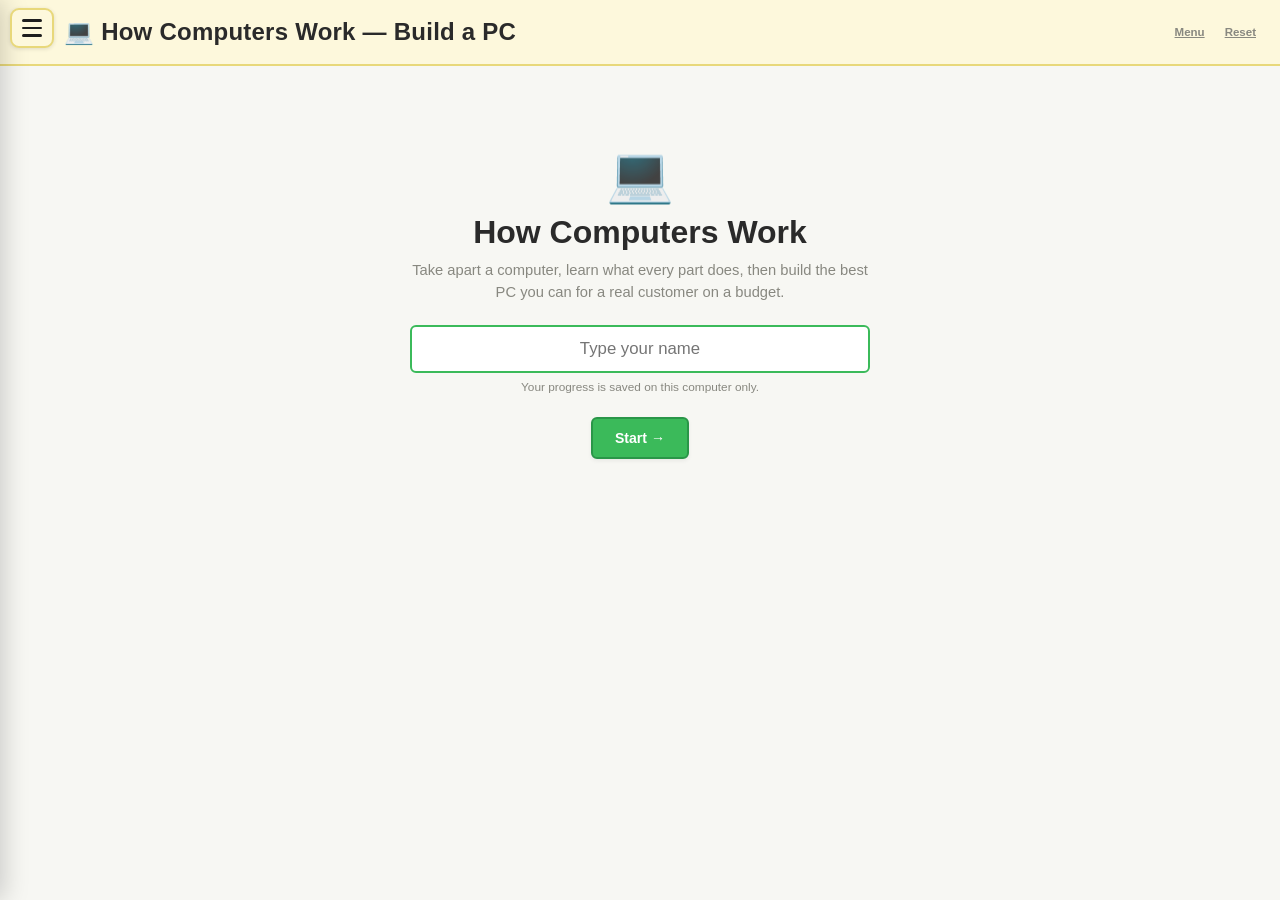
==== buildapc/index.html @ 97a2514d "Build a PC: 3D storage step, two part boxes, tidier motherboard Four changes to Activity 2.  The par" ====
<!DOCTYPE html>
<html lang="en">
<head>
<meta charset="UTF-8">
<meta name="viewport" content="width=device-width, initial-scale=1.0">
<title>How Computers Work — Build a PC</title>
<style>
*, *::before, *::after { box-sizing: border-box; margin: 0; padding: 0; }

:root {
  --bg:          #f7f7f3;
  --white:       #ffffff;
  --border:      #d8d8d0;
  --border-dark: #b0b0a8;
  --text:        #2a2a2a;
  --muted:       #888880;
  --faint:       #c0c0b8;

  --green:       #3bba5a;
  --green-d:     #2a9648;
  --green-light: #d4f5dc;

  --blue:        #3a8fd4;
  --blue-light:  #dcecfa;
  --orange:      #e07a30;
  --red:         #d94040;
  --red-light:   #fadcdc;
  --purple:      #7060cc;

  --yellow-hdr:  #fdf8dc;
  --yellow-bdr:  #e8d87a;

  --font: Arial, Helvetica, sans-serif;
  --mono: 'Courier New', Courier, monospace;
}

html, body { min-height: 100%; }

body {
  background: var(--bg);
  font-family: var(--font);
  color: var(--text);
  line-height: 1.5;
}

/* ── HEADER ─────────────────────────────────────────── */
#header {
  background: var(--yellow-hdr);
  border-bottom: 2.5px solid var(--yellow-bdr);
  padding: 14px 20px 14px 64px;
  display: flex;
  align-items: center;
  justify-content: space-between;
  gap: 16px;
  flex-wrap: wrap;
  position: sticky;
  top: 0;
  z-index: 50;
}
#header h1 {
  font-size: clamp(1rem, 2.4vw, 1.5rem);
  font-weight: 900;
  letter-spacing: 0.01em;
}
#header-right {
  display: flex;
  align-items: center;
  gap: 12px;
  font-family: var(--mono);
  font-size: 0.72rem;
  color: var(--muted);
}
#who { font-weight: 700; color: var(--text); }

.link-btn {
  font-family: var(--font);
  font-size: 0.72rem;
  font-weight: 700;
  background: none;
  border: none;
  color: var(--muted);
  cursor: pointer;
  text-decoration: underline;
  padding: 2px 4px;
}
.link-btn:hover { color: var(--text); }

/* ── LAYOUT ─────────────────────────────────────────── */
main {
  max-width: 1000px;
  margin: 0 auto;
  padding: 28px 20px 64px;
}

.screen { display: none; }
.screen.active { display: block; }

.eyebrow {
  font-family: var(--mono);
  font-size: 0.62rem;
  letter-spacing: 0.22em;
  text-transform: uppercase;
  color: var(--faint);
  margin-bottom: 10px;
}

h2.screen-title {
  font-size: clamp(1.3rem, 3vw, 2rem);
  font-weight: 900;
  line-height: 1.15;
  margin-bottom: 8px;
}

p.screen-intro {
  font-size: 0.92rem;
  color: var(--muted);
  margin-bottom: 24px;
  max-width: 66ch;
}

/* ── PANELS ─────────────────────────────────────────── */
.panel {
  background: var(--white);
  border: 2px solid var(--border);
  border-radius: 10px;
  padding: 22px 24px;
  margin-bottom: 18px;
  box-shadow: 0 2px 6px rgba(0,0,0,0.05);
}
.panel h3 {
  font-size: 1.05rem;
  font-weight: 800;
  margin-bottom: 6px;
}
.panel .sub {
  font-size: 0.84rem;
  color: var(--muted);
  margin-bottom: 18px;
}

/* ── BUTTONS ────────────────────────────────────────── */
.btn {
  font-family: var(--font);
  font-size: 0.88rem;
  font-weight: 700;
  padding: 11px 22px;
  border: 2px solid var(--border-dark);
  background: var(--white);
  color: var(--text);
  cursor: pointer;
  border-radius: 6px;
  transition: all 0.15s;
  box-shadow: 0 2px 4px rgba(0,0,0,0.06);
}
.btn:hover:not(:disabled) { background: var(--bg); border-color: var(--text); }
.btn:active:not(:disabled) { transform: scale(0.98); }
.btn.primary { background: var(--green); border-color: var(--green-d); color: #fff; }
.btn.primary:hover:not(:disabled) { background: var(--green-d); border-color: var(--green-d); }
.btn:disabled { opacity: 0.35; cursor: not-allowed; }
.btn-row { display: flex; gap: 10px; flex-wrap: wrap; margin-top: 20px; }

/* ── NAME ENTRY ─────────────────────────────────────── */
#screen-name .name-card {
  max-width: 460px;
  margin: 6vh auto 0;
  text-align: center;
}
.name-emoji { font-size: 3.4rem; line-height: 1; margin-bottom: 12px; }
#name-input {
  width: 100%;
  font-family: var(--font);
  font-size: 1.05rem;
  padding: 12px 14px;
  border: 2px solid var(--border-dark);
  border-radius: 6px;
  margin: 18px 0 6px;
  text-align: center;
}
#name-input:focus { outline: none; border-color: var(--green); }
.name-hint { font-size: 0.74rem; color: var(--muted); min-height: 1.2em; }

/* ── HUB CARDS ──────────────────────────────────────── */
.hub-cards {
  display: grid;
  grid-template-columns: repeat(auto-fit, minmax(230px, 1fr));
  gap: 16px;
}
.hub-card {
  background: var(--white);
  border: 2px solid var(--border);
  border-radius: 10px;
  padding: 22px 20px;
  display: flex;
  flex-direction: column;
  gap: 8px;
  cursor: pointer;
  transition: border-color 0.16s, box-shadow 0.16s, transform 0.14s;
  box-shadow: 0 2px 6px rgba(0,0,0,0.05);
  text-align: left;
  font-family: var(--font);
  color: inherit;
}
.hub-card:hover {
  border-color: var(--green);
  box-shadow: 0 4px 18px rgba(59,186,90,0.15);
  transform: translateY(-2px);
}
.hub-card.locked { opacity: 0.55; cursor: not-allowed; }
.hub-card.locked:hover { border-color: var(--border); box-shadow: 0 2px 6px rgba(0,0,0,0.05); transform: none; }
.hub-icon { font-size: 1.9rem; line-height: 1; }
.hub-lesson {
  font-family: var(--mono);
  font-size: 0.58rem;
  letter-spacing: 0.18em;
  text-transform: uppercase;
  color: var(--faint);
}
.hub-title { font-size: 1.02rem; font-weight: 800; line-height: 1.2; }
.hub-desc { font-size: 0.8rem; color: var(--muted); flex: 1; line-height: 1.5; }
.hub-status {
  font-family: var(--mono);
  font-size: 0.7rem;
  font-weight: 700;
  color: var(--muted);
  padding-top: 6px;
  border-top: 1px solid var(--border);
}
.hub-status.done { color: var(--green-d); }

/* big green tick for anything finished */
.done-badge {
  position: absolute;
  top: -13px; right: -13px;
  width: 48px; height: 48px;
  border-radius: 50%;
  background: var(--green);
  border: 4px solid var(--white);
  box-shadow: 0 4px 12px rgba(47,154,85,0.4);
  display: flex; align-items: center; justify-content: center;
  color: #fff;
  font-size: 1.7rem;
  font-weight: 900;
  line-height: 1;
  animation: badgePop 0.4s cubic-bezier(0.34,1.6,0.64,1);
  pointer-events: none;
}
@keyframes badgePop {
  from { transform: scale(0.3); opacity: 0; }
  to   { transform: scale(1);   opacity: 1; }
}
.hub-card, .client-card { position: relative; overflow: visible; }
.hub-card.done, .client-card.done { border-color: var(--green); background: #fbfffc; }

/* ── PROGRESS BAR ───────────────────────────────────── */
.progress-wrap {
  display: flex;
  align-items: center;
  gap: 12px;
  margin-bottom: 26px;
  flex-wrap: wrap;
}
.progress-track {
  flex: 1;
  min-width: 160px;
  height: 12px;
  background: var(--white);
  border: 2px solid var(--border);
  border-radius: 8px;
  overflow: hidden;
}
.progress-fill {
  height: 100%;
  background: var(--green);
  width: 0%;
  transition: width 0.4s ease;
}
.progress-text {
  font-family: var(--mono);
  font-size: 0.72rem;
  font-weight: 700;
  color: var(--muted);
}

/* ── COMPONENT EXPLORER ─────────────────────────────── */
.explore-grid {
  display: grid;
  grid-template-columns: repeat(auto-fill, minmax(120px, 1fr));
  gap: 12px;
}
.part-tile {
  background: var(--white);
  border: 2px solid var(--border);
  border-radius: 9px;
  padding: 12px 8px 10px;
  cursor: pointer;
  transition: all 0.15s;
  display: flex;
  flex-direction: column;
  align-items: center;
  gap: 7px;
  font-family: var(--font);
  color: inherit;
}
.part-tile:hover { border-color: var(--blue); transform: translateY(-2px); box-shadow: 0 4px 14px rgba(58,143,212,0.16); }
.part-tile.seen { border-color: var(--green); background: #fbfffc; }
.part-tile svg { width: 100%; height: 62px; }
.part-name { font-size: 0.76rem; font-weight: 700; text-align: center; line-height: 1.2; }
.part-tick { font-size: 0.62rem; color: var(--green-d); font-weight: 700; min-height: 1em; }

/* ── MODAL ──────────────────────────────────────────── */
.overlay {
  display: none;
  position: fixed; inset: 0;
  background: rgba(40,40,36,0.55);
  z-index: 500;
  align-items: center;
  justify-content: center;
  backdrop-filter: blur(3px);
  padding: 20px;
}
.overlay.show { display: flex; }
@keyframes popUp {
  from { transform: scale(0.85); opacity: 0; }
  to   { transform: scale(1); opacity: 1; }
}
.modal-card {
  background: var(--white);
  border: 2px solid var(--border);
  border-radius: 12px;
  padding: 28px 30px;
  max-width: 520px;
  width: 100%;
  max-height: 88vh;
  overflow-y: auto;
  box-shadow: 0 20px 60px rgba(0,0,0,0.22);
  animation: popUp 0.24s cubic-bezier(0.34,1.4,0.64,1);
}
.modal-card svg { width: 150px; height: 110px; display: block; margin: 0 auto 14px; }
.modal-cat {
  font-family: var(--mono);
  font-size: 0.6rem;
  letter-spacing: 0.2em;
  text-transform: uppercase;
  color: var(--blue);
  text-align: center;
  margin-bottom: 6px;
}
.modal-title { font-size: 1.4rem; font-weight: 900; text-align: center; margin-bottom: 12px; }
.modal-body { font-size: 0.9rem; color: var(--text); line-height: 1.65; }
.modal-body p { margin-bottom: 10px; }
.modal-body strong { color: var(--green-d); }
.modal-fact {
  background: var(--bg);
  border-left: 3px solid var(--yellow-bdr);
  padding: 10px 14px;
  border-radius: 4px;
  font-size: 0.84rem;
  margin-top: 12px;
}

/* ── QUIZ ───────────────────────────────────────────── */
.q-block { margin-bottom: 22px; padding-bottom: 20px; border-bottom: 1.5px solid var(--border); }
.q-block:last-child { border-bottom: none; margin-bottom: 0; padding-bottom: 0; }
.q-num {
  font-family: var(--mono);
  font-size: 0.6rem;
  letter-spacing: 0.16em;
  color: var(--faint);
  text-transform: uppercase;
  margin-bottom: 5px;
}
.q-text { font-size: 0.96rem; font-weight: 700; margin-bottom: 12px; line-height: 1.4; }
.q-opts { display: flex; gap: 9px; flex-wrap: wrap; }
.q-opt {
  font-family: var(--font);
  font-size: 0.82rem;
  font-weight: 700;
  padding: 9px 16px;
  border: 2px solid var(--border-dark);
  background: var(--white);
  color: var(--text);
  border-radius: 6px;
  cursor: pointer;
  transition: all 0.14s;
}
.q-opt:hover:not(.locked) { border-color: var(--blue); background: var(--blue-light); }
.q-opt.chosen { border-color: var(--blue); background: var(--blue-light); }
.q-opt.correct { border-color: var(--green-d); background: var(--green-light); color: var(--green-d); }
.q-opt.wrong { border-color: var(--red); background: var(--red-light); color: var(--red); }
.q-opt.locked { cursor: default; }
.q-fb {
  font-size: 0.82rem;
  margin-top: 10px;
  padding: 9px 13px;
  border-radius: 5px;
  display: none;
  line-height: 1.55;
}
.q-fb.show { display: block; }
.q-fb.ok { background: var(--green-light); color: var(--green-d); }
.q-fb.no { background: var(--red-light); color: var(--red); }

.q-media { display: flex; align-items: center; gap: 14px; margin-bottom: 12px; }
.q-media svg { width: 78px; height: 62px; flex-shrink: 0; }

/* ── COMPARE (magnetic vs SSD) ──────────────────────── */
.compare {
  display: grid;
  grid-template-columns: repeat(auto-fit, minmax(230px, 1fr));
  gap: 14px;
}
.compare-card {
  border: 2px solid var(--border);
  border-radius: 9px;
  padding: 18px;
  background: var(--white);
  cursor: pointer;
  transition: all 0.15s;
}
.compare-card:hover { border-color: var(--blue); }
.compare-card.picked { border-color: var(--green); background: #fbfffc; box-shadow: 0 3px 14px rgba(59,186,90,0.16); }
.compare-card svg { width: 100%; height: 84px; margin-bottom: 10px; }
.compare-card h4 { font-size: 0.98rem; font-weight: 800; margin-bottom: 8px; text-align: center; }
.compare-card ul { list-style: none; font-size: 0.8rem; line-height: 1.7; }
.compare-card li::before { content: '• '; color: var(--muted); }

/* ── SORTING (software categories) ──────────────────── */
.sort-pool {
  display: flex;
  flex-wrap: wrap;
  gap: 8px;
  min-height: 46px;
  margin-bottom: 18px;
}
.chip {
  font-family: var(--font);
  font-size: 0.8rem;
  font-weight: 700;
  padding: 8px 13px;
  border: 2px solid var(--border-dark);
  background: var(--white);
  border-radius: 20px;
  cursor: pointer;
  transition: all 0.14s;
  color: inherit;
}
.chip:hover { border-color: var(--blue); background: var(--blue-light); }
.chip.selected { border-color: var(--blue); background: var(--blue-light); }
.chip.placed-ok { border-color: var(--green-d); background: var(--green-light); color: var(--green-d); cursor: default; }
.chip.placed-no { border-color: var(--red); background: var(--red-light); color: var(--red); cursor: default; }

.bins { display: grid; grid-template-columns: repeat(auto-fit, minmax(190px, 1fr)); gap: 12px; }
.bin {
  border: 2px dashed var(--border-dark);
  border-radius: 9px;
  padding: 14px;
  min-height: 120px;
  background: var(--bg);
  transition: all 0.15s;
  cursor: pointer;
}
.bin:hover, .bin.armed { border-color: var(--blue); background: var(--blue-light); }
.bin h4 { font-size: 0.86rem; font-weight: 800; margin-bottom: 4px; }
.bin .bin-hint { font-size: 0.72rem; color: var(--muted); margin-bottom: 10px; line-height: 1.45; }
.bin-items { display: flex; flex-wrap: wrap; gap: 6px; }

/* ── SHOP (Activity 4) ──────────────────────────────── */
.client-cards { display: grid; grid-template-columns: repeat(auto-fit, minmax(215px, 1fr)); gap: 14px; }
.client-card {
  background: var(--white);
  border: 2px solid var(--border);
  border-radius: 10px;
  padding: 20px;
  cursor: pointer;
  transition: all 0.15s;
  text-align: left;
  font-family: var(--font);
  color: inherit;
}
.client-card:hover { border-color: var(--green); transform: translateY(-2px); box-shadow: 0 4px 18px rgba(59,186,90,0.15); }
.client-emoji { font-size: 2.1rem; line-height: 1; margin-bottom: 8px; }
.client-name { font-size: 1rem; font-weight: 800; margin-bottom: 6px; }
.client-quote { font-size: 0.8rem; color: var(--muted); font-style: italic; line-height: 1.5; margin-bottom: 10px; }
.client-budget {
  font-family: var(--mono);
  font-size: 0.86rem;
  font-weight: 700;
  color: var(--green-d);
}

#build-bar {
  position: sticky;
  top: 62px;
  z-index: 40;
  background: var(--white);
  border: 2px solid var(--border);
  border-radius: 10px;
  padding: 12px 18px;
  margin-bottom: 18px;
  display: flex;
  align-items: center;
  justify-content: space-between;
  gap: 14px;
  flex-wrap: wrap;
  box-shadow: 0 3px 12px rgba(0,0,0,0.07);
}
.bb-client { font-size: 0.86rem; font-weight: 700; }
.bb-client span { color: var(--muted); font-weight: 400; }
.bb-money { display: flex; gap: 18px; align-items: center; font-family: var(--mono); font-size: 0.8rem; }
.bb-fig { font-weight: 700; font-size: 1rem; }
.bb-fig.over { color: var(--red); }
.bb-fig.ok { color: var(--green-d); }
.bb-lbl { font-size: 0.56rem; letter-spacing: 0.16em; text-transform: uppercase; color: var(--faint); display: block; }

.shop-cat { margin-bottom: 20px; }
.shop-cat h4 {
  font-size: 0.92rem;
  font-weight: 800;
  margin-bottom: 3px;
}
.shop-cat .cat-why { font-size: 0.76rem; color: var(--muted); margin-bottom: 11px; }
.shop-opts { display: grid; grid-template-columns: repeat(auto-fit, minmax(185px, 1fr)); gap: 10px; }
.shop-opt {
  border: 2px solid var(--border);
  border-radius: 8px;
  padding: 12px 14px;
  background: var(--white);
  cursor: pointer;
  transition: all 0.14s;
  text-align: left;
  font-family: var(--font);
  color: inherit;
  display: flex;
  flex-direction: column;
  gap: 4px;
}
.shop-opt:hover { border-color: var(--blue); }
.shop-opt.picked { border-color: var(--green); background: #fbfffc; box-shadow: 0 2px 10px rgba(59,186,90,0.16); }
.shop-opt-name { font-size: 0.84rem; font-weight: 800; }
.shop-opt-spec { font-size: 0.72rem; color: var(--muted); line-height: 1.45; flex: 1; }
.shop-opt-price { font-family: var(--mono); font-size: 0.88rem; font-weight: 700; color: var(--text); }

/* ── THE COMPUTER FAIR (Activity 4) ─────────────────── */
#a4-shop {
  border: 2px solid var(--border);
  border-radius: 14px;
  overflow: hidden;
  box-shadow: 0 4px 18px rgba(0,0,0,0.10);
  background: #cfe0f5;
}
.fair-svg { display: block; width: 100%; height: auto; }

/* a shelf compartment. The hit area never moves — only the art lifts,
   or hover flickers as the pointer slides off. */
.bin-slot { cursor: pointer; }
.bin-slot .bin-art {
  transition: transform 0.18s ease-out;
  transform-box: fill-box;
  transform-origin: center bottom;
  pointer-events: none;
}
.bin-slot:hover .bin-art { transform: translateY(-7px) scale(1.015); }
.bin-tap { animation: tapPulse 2s ease-in-out infinite; }
@keyframes tapPulse { 0%,100% { opacity: .75; } 50% { opacity: 1; } }

/* ── THE COUNTER ─────────────────────────────────────── */
.counter-card {
  background: var(--white);
  border: 3px solid var(--yellow-bdr);
  border-radius: 14px;
  padding: 24px 26px 20px;
  max-width: 940px;
  width: 100%;
  max-height: 90vh;
  overflow-y: auto;
  box-shadow: 0 22px 64px rgba(0,0,0,0.28);
  animation: popUp 0.24s cubic-bezier(0.34,1.4,0.64,1);
  position: relative;
}
.counter-close {
  position: absolute; top: 10px; right: 14px;
  background: none; border: none; cursor: pointer;
  font-size: 2rem; line-height: 1; color: var(--muted);
}
.counter-close:hover { color: var(--text); }
.counter-head { text-align: center; margin-bottom: 18px; }
.counter-head h3 { font-size: 1.5rem; font-weight: 900; }
.counter-why { font-size: 0.85rem; color: var(--muted); margin: 5px 0 10px; }
.counter-purse {
  font-size: 0.8rem;
  background: var(--bg);
  border: 1.5px solid var(--border);
  border-radius: 8px;
  padding: 8px 12px;
  display: inline-block;
}
.counter-items {
  display: grid;
  grid-template-columns: repeat(auto-fit, minmax(158px, 1fr));
  gap: 12px;
}
.counter-item {
  font-family: var(--font);
  color: inherit;
  background: var(--white);
  border: 2.5px solid var(--border);
  border-radius: 11px;
  padding: 12px 10px 13px;
  cursor: pointer;
  transition: all 0.15s;
  display: flex;
  flex-direction: column;
  align-items: center;
  gap: 3px;
  text-align: center;
}
.counter-item:hover { border-color: var(--blue); transform: translateY(-3px); box-shadow: 0 6px 18px rgba(58,143,212,0.2); }
.counter-item svg { width: 100%; height: 84px; }
.ci-name  { font-size: 0.86rem; font-weight: 800; line-height: 1.2; margin-top: 4px; }
.ci-spec  { font-size: 0.7rem; color: var(--muted); line-height: 1.35; flex: 1; }
.ci-price {
  font-family: var(--mono);
  font-size: 1rem;
  font-weight: 700;
  background: var(--bg);
  border: 1.5px solid var(--border-dark);
  border-radius: 6px;
  padding: 3px 12px;
  margin-top: 5px;
}
.counter-item.picked { border-color: var(--green); background: #f4fdf6; box-shadow: 0 3px 14px rgba(59,186,90,0.2); }
.counter-item.picked .ci-price { background: var(--green); border-color: var(--green-d); color: #fff; }
.counter-item.unaffordable .ci-price { color: var(--red); border-color: var(--red); background: var(--red-light); }
.ci-warn { font-size: 0.66rem; font-weight: 700; color: var(--red); margin-top: 3px; }

/* the wallet — how much is left to spend */
#build-bar.wallet { background: #fffdf5; border-color: var(--yellow-bdr); }

/* ── RESULTS ────────────────────────────────────────── *//* ── RESULTS ────────────────────────────────────────── */
.score-hero { text-align: center; padding: 10px 0 24px; }
.score-big {
  font-family: var(--mono);
  font-size: clamp(3rem, 12vw, 5rem);
  font-weight: 700;
  line-height: 1;
  color: var(--green);
}
.score-big.mid { color: var(--orange); }
.score-big.low { color: var(--red); }
.score-outof { font-family: var(--mono); font-size: 0.8rem; color: var(--muted); letter-spacing: 0.16em; }
.score-grade { font-size: 1.3rem; font-weight: 900; margin-top: 10px; }
.stars { font-size: 1.6rem; letter-spacing: 0.1em; margin-top: 6px; }

.breakdown { margin-top: 6px; }
.bd-row {
  display: flex;
  align-items: center;
  gap: 12px;
  padding: 10px 0;
  border-bottom: 1px solid var(--border);
  font-size: 0.84rem;
  flex-wrap: wrap;
}
.bd-row:last-child { border-bottom: none; }
.bd-cat { font-weight: 700; min-width: 105px; }
.bd-pick { color: var(--muted); flex: 1; min-width: 130px; }
.bd-verdict { font-family: var(--mono); font-size: 0.74rem; font-weight: 700; }
.bd-verdict.good { color: var(--green-d); }
.bd-verdict.okay { color: var(--orange); }
.bd-verdict.bad  { color: var(--red); }

#summary-box {
  font-family: var(--mono);
  font-size: 0.76rem;
  white-space: pre-wrap;
  background: var(--bg);
  border: 2px solid var(--border);
  border-radius: 8px;
  padding: 16px;
  line-height: 1.65;
  margin-top: 12px;
  user-select: all;
}

/* ── WORKBENCH SCENE ────────────────────────────────── */
.stage-head {
  display: flex;
  align-items: center;
  justify-content: space-between;
  gap: 12px;
  flex-wrap: wrap;
  margin-bottom: 14px;
}
.stage-steps { display: flex; gap: 7px; flex-wrap: wrap; }
.stage-pip {
  font-family: var(--mono);
  font-size: 0.6rem;
  letter-spacing: 0.1em;
  text-transform: uppercase;
  padding: 5px 11px;
  border-radius: 20px;
  border: 2px solid var(--border);
  color: var(--faint);
  background: var(--white);
  font-weight: 700;
}
.stage-pip.now  { border-color: var(--blue); color: var(--blue); background: var(--blue-light); }
.stage-pip.done { border-color: var(--green); color: var(--green-d); background: var(--green-light); }

.scene-wrap {
  position: relative;
  background: #eceae4;
  border: 2px solid var(--border);
  border-radius: 12px;
  overflow: hidden;
  box-shadow: inset 0 2px 14px rgba(0,0,0,0.09);
  padding-bottom: 44px;   /* clear strip so the tip never covers the artwork */
}
.scene-svg { display: block; width: 100%; height: auto; }

/* A removable part in the scene */
.sp { cursor: pointer; transition: transform 0.5s cubic-bezier(0.4,0,0.2,1), opacity 0.45s; transform-box: fill-box; transform-origin: center; }
.sp:hover  { filter: brightness(1.08) drop-shadow(0 0 7px rgba(58,143,212,0.85)); }
.sp:active { filter: brightness(1.14) drop-shadow(0 0 10px rgba(58,143,212,1)); }
.sp.removed {
  transform: translate(var(--ox, 0px), var(--oy, -70px)) scale(0.82) rotate(var(--orot, 0deg));
  opacity: 0;
  pointer-events: none;
}
/* pulsing ring inviting a click */
.sp-hot { animation: hotPulse 1.9s ease-in-out infinite; transform-box: fill-box; transform-origin: center; }
@keyframes hotPulse {
  0%,100% { opacity: 0.28; }
  50%     { opacity: 0.9; }
}
.socket-label {
  font-family: 'Courier New', monospace;
  font-size: 11px;
  font-weight: 700;
  fill: #8a8a92;
  letter-spacing: 0.06em;
}

/* cables */
.cable { transition: opacity 0.4s, stroke-dashoffset 0.55s ease-in; }
.cable.pulled { opacity: 0; }

/* the swinging side panel */
#side-panel {
  transition: transform 0.85s cubic-bezier(0.5,0,0.2,1), opacity 0.7s;
  transform-box: fill-box;
  transform-origin: left center;
}
#side-panel.open { transform: translateX(-58px) scaleX(0.08) skewY(-3deg); opacity: 0.3; }

.scene-tip {
  position: absolute;
  left: 50%;
  bottom: 8px;
  transform: translateX(-50%);
  background: rgba(30,30,28,0.9);
  color: #fff;
  font-size: 0.78rem;
  font-weight: 700;
  padding: 8px 16px;
  border-radius: 20px;
  pointer-events: none;
  white-space: nowrap;
  box-shadow: 0 3px 12px rgba(0,0,0,0.25);
}

/* removed-parts shelf */
.shelf {
  margin-top: 14px;
  background: var(--bg);
  border: 2px solid var(--border);
  border-radius: 10px;
  padding: 12px 14px;
}
.shelf-title {
  font-family: var(--mono);
  font-size: 0.6rem;
  letter-spacing: 0.18em;
  text-transform: uppercase;
  color: var(--faint);
  margin-bottom: 10px;
}
.shelf-row { display: flex; flex-wrap: wrap; gap: 10px; min-height: 74px; align-items: flex-start; }
.shelf-item {
  width: 84px;
  background: var(--white);
  border: 2px solid var(--green);
  border-radius: 8px;
  padding: 6px 4px 5px;
  text-align: center;
  animation: dropIn 0.45s cubic-bezier(0.34,1.5,0.64,1);
  cursor: pointer;
}
.shelf-item svg { width: 100%; height: 40px; }
.shelf-item span { display: block; font-size: 0.62rem; font-weight: 700; line-height: 1.2; margin-top: 3px; }
@keyframes dropIn {
  from { transform: translateY(-26px) scale(0.7); opacity: 0; }
  to   { transform: none; opacity: 1; }
}
.shelf-empty { font-size: 0.78rem; color: var(--muted); font-style: italic; padding: 22px 4px; }

/* parts tray — components waiting to be fitted */
.tray-row { display: flex; flex-wrap: wrap; gap: 10px; }
.tray-item {
  width: 132px;
  background: var(--white);
  border: 2px solid var(--border-dark);
  border-radius: 9px;
  padding: 9px 7px 8px;
  text-align: center;
  cursor: pointer;
  transition: all 0.15s;
  font-family: var(--font);
  color: inherit;
}
.tray-item:hover { border-color: var(--blue); transform: translateY(-3px); box-shadow: 0 5px 16px rgba(58,143,212,0.2); }
.tray-item svg { width: 100%; height: 46px; }
.tray-item .t-name { display: block; font-size: 0.74rem; font-weight: 800; line-height: 1.2; margin-top: 4px; }
.tray-item .t-note { display: block; font-size: 0.62rem; color: var(--muted); line-height: 1.35; margin-top: 3px; }
.tray-item.fitted-ok { border-color: var(--green); background: #fbfffc; cursor: default; }
.tray-item.fitted-ok:hover { transform: none; box-shadow: none; }
.tray-item.dimmed { opacity: 0.4; }
.tray-item.picked { border-color: var(--green); background: var(--green-light); }

/* screwdriver cursor — shown over anything you unscrew */
.cursor-tool, .cursor-tool * {
  cursor: url("data:image/svg+xml,%3Csvg xmlns='http://www.w3.org/2000/svg' width='32' height='32'%3E%3Cg transform='rotate(-45 16 16)'%3E%3Cpath d='M14.4 2.5h3.2v6h-3.2z' fill='%23e8edf2'/%3E%3Cpath d='M14.8 8h2.4v7.4h-2.4z' fill='%23b9c2cb'/%3E%3Crect x='13.2' y='15' width='5.6' height='2.6' rx='1' fill='%237f8894'/%3E%3Crect x='11.8' y='17.2' width='8.4' height='12' rx='3.2' fill='%23c0392b'/%3E%3Crect x='13.4' y='18.6' width='1.8' height='9' rx='.9' fill='%23e0655a'/%3E%3C/g%3E%3C/svg%3E") 7 7, pointer;
}
/* gentle nudge that the case is now openable */
.tool-ready { animation: toolGlow 1.8s ease-in-out infinite; }
@keyframes toolGlow {
  0%,100% { filter: none; }
  50%     { filter: drop-shadow(0 0 9px rgba(232,216,122,0.95)); }
}

/* a part sliding home into its slot */
.fit-part { transform-box: fill-box; transform-origin: center; cursor: pointer; }
.fit-part:hover { filter: brightness(1.09) drop-shadow(0 0 7px rgba(58,143,212,0.8)); }
.fit-part.fitted { animation: seatIn 0.5s cubic-bezier(0.25,0.9,0.3,1); }
@keyframes seatIn {
  0%   { transform: translateX(-58px); opacity: 0; }
  70%  { transform: translateX(4px);   opacity: 1; }
  100% { transform: none;              opacity: 1; }
}
.shelf-pick { cursor: pointer; }

/* the case turning to show its front, on the way to the storage step */
#a2-scene { perspective: 1400px; }
#a2-scene.flip-out .scene-svg { animation: caseFlipOut 0.44s ease-in forwards; }
#a2-scene.flip-in  .scene-svg { animation: caseFlipIn  0.52s ease-out; }
@keyframes caseFlipOut {
  from { transform: rotateY(0deg) scale(1); opacity: 1; }
  to   { transform: rotateY(-86deg) scale(0.88); opacity: 0.2; }
}
@keyframes caseFlipIn {
  from { transform: rotateY(84deg) scale(0.88); opacity: 0.2; }
  to   { transform: rotateY(0deg) scale(1); opacity: 1; }
}

/* storage that appears on the machine once the build is finished */
.store-part {
  cursor: pointer;
  opacity: 0;
  animation: storeFade 0.75s ease forwards;
  transform-box: fill-box;
  transform-origin: center;
}
@keyframes storeFade {
  from { opacity: 0; transform: scale(0.9); }
  to   { opacity: 1; transform: none; }
}
.store-part:hover { filter: brightness(1.08) drop-shadow(0 0 7px rgba(58,143,212,0.85)); }

/* ── MOBILE ─────────────────────────────────────────── */
@media (max-width: 600px) {
  .scene-tip { font-size: 0.68rem; padding: 6px 12px; bottom: 6px; }
  /* A stall squeezed to phone width makes the labels unreadable, so let it
     keep its size and scroll sideways inside its own box instead. */
  #a4-shop { overflow-x: auto; -webkit-overflow-scrolling: touch; }
  .fair-svg { min-width: 720px; }
  .counter-card { padding: 20px 14px 16px; }
  .counter-items { grid-template-columns: repeat(auto-fit, minmax(132px, 1fr)); gap: 9px; }
  .shelf-item { width: 66px; }
  .shelf-item svg { height: 32px; }
  #header { padding: 12px 14px 12px 60px; }
  #header h1 { font-size: 0.92rem; }
  main { padding: 20px 14px 48px; }
  .panel { padding: 18px 16px; }
  .modal-card { padding: 22px 18px; }
  #build-bar { top: 56px; padding: 10px 14px; }
  .bb-money { gap: 12px; }
  .explore-grid { grid-template-columns: repeat(auto-fill, minmax(102px, 1fr)); }
}
</style>
</head>
<body>

<!-- Shared SVG paint servers.
     These MUST live outside every .screen and must never be display:none —
     a gradient inside a non-rendered subtree makes fill="url(#id)" fail and
     the shape paints solid black. Each scene used to carry its own copy, so
     once Activity 1 had been visited its hidden copy won the duplicate-id
     lookup and Activity 2's motherboard turned black. -->
<svg id="mrj-defs" aria-hidden="true" focusable="false"
     style="position:absolute;width:0;height:0;overflow:hidden" xmlns="http://www.w3.org/2000/svg"><defs>
  <linearGradient id="wallG" x1="0" y1="0" x2="0" y2="1"><stop offset="0" stop-color="#f4f2ec"/><stop offset="1" stop-color="#e0ddd4"/></linearGradient>
  <linearGradient id="deskG" x1="0" y1="0" x2="0" y2="1"><stop offset="0" stop-color="#caa06e"/><stop offset="1" stop-color="#a2764a"/></linearGradient>
  <linearGradient id="screenG" x1="0" y1="0" x2="1" y2="1"><stop offset="0" stop-color="#2b6ba4"/><stop offset=".5" stop-color="#4f97ce"/><stop offset="1" stop-color="#27598c"/></linearGradient>
  <linearGradient id="bezelG" x1="0" y1="0" x2="0" y2="1"><stop offset="0" stop-color="#3d4148"/><stop offset="1" stop-color="#212429"/></linearGradient>
  <linearGradient id="metalG" x1="0" y1="0" x2="1" y2="0"><stop offset="0" stop-color="#454b54"/><stop offset=".18" stop-color="#5a616c"/><stop offset=".62" stop-color="#3d434c"/><stop offset="1" stop-color="#2c3138"/></linearGradient>
  <linearGradient id="panelG" x1="0" y1="0" x2="1" y2="1"><stop offset="0" stop-color="#5b626d"/><stop offset=".5" stop-color="#464c56"/><stop offset="1" stop-color="#343941"/></linearGradient>
  <linearGradient id="glassG" x1="0" y1="0" x2="1" y2="1"><stop offset="0" stop-color="#fff" stop-opacity=".38"/><stop offset=".45" stop-color="#fff" stop-opacity="0"/></linearGradient>
  <linearGradient id="pcbG" x1="0" y1="0" x2="1" y2="1"><stop offset="0" stop-color="#2a9a55"/><stop offset=".45" stop-color="#1f8442"/><stop offset="1" stop-color="#166430"/></linearGradient>
  <linearGradient id="plasticG" x1="0" y1="0" x2="0" y2="1"><stop offset="0" stop-color="#4a505a"/><stop offset="1" stop-color="#2e333a"/></linearGradient>
  <linearGradient id="alumG" x1="0" y1="0" x2="0" y2="1"><stop offset="0" stop-color="#d2d6dc"/><stop offset=".5" stop-color="#a8aeb6"/><stop offset="1" stop-color="#c2c7ce"/></linearGradient>
  <radialGradient id="ledG"><stop offset="0" stop-color="#b6efff"/><stop offset="1" stop-color="#22a3dc"/></radialGradient>
  <radialGradient id="shadG"><stop offset="0" stop-color="#000" stop-opacity=".34"/><stop offset="1" stop-color="#000" stop-opacity="0"/></radialGradient>
  <linearGradient id="discG" x1="0" y1="0" x2="1" y2="1"><stop offset="0" stop-color="#9ad8f0"/><stop offset=".4" stop-color="#f0c8e8"/><stop offset=".7" stop-color="#d8f0a8"/><stop offset="1" stop-color="#a8c8f0"/></linearGradient>
  <linearGradient id="cloudG" x1="0" y1="0" x2="0" y2="1"><stop offset="0" stop-color="#fff"/><stop offset="1" stop-color="#fff" stop-opacity="0"/></linearGradient>
  <linearGradient id="ic-gl" x1="0" y1="0" x2="1" y2="1"><stop offset="0" stop-color="#fff"/><stop offset="1" stop-color="#fff" stop-opacity="0"/></linearGradient>
  <linearGradient id="ic-pl" x1="0" y1="0" x2="1" y2="1"><stop offset="0" stop-color="#fff"/><stop offset=".5" stop-color="#fff" stop-opacity="0"/><stop offset="1" stop-color="#fff" stop-opacity=".6"/></linearGradient>
  <linearGradient id="ic-dg" x1="0" y1="0" x2="1" y2="1"><stop offset="0" stop-color="#9ad8f0"/><stop offset=".4" stop-color="#f0c8e8"/><stop offset=".7" stop-color="#d8f0a8"/><stop offset="1" stop-color="#a8c8f0"/></linearGradient>
  <linearGradient id="ic-cg" x1="0" y1="0" x2="0" y2="1"><stop offset="0" stop-color="#fff"/><stop offset="1" stop-color="#fff" stop-opacity="0"/></linearGradient>
</defs></svg>

<div id="header">
  <h1>💻 How Computers Work — Build a PC</h1>
  <div id="header-right">
    <span id="who"></span>
    <button class="link-btn" onclick="goHub()">Menu</button>
    <button class="link-btn" onclick="resetAll()">Reset</button>
  </div>
</div>

<main>

  <!-- ═══ NAME ENTRY ═══ -->
  <section id="screen-name" class="screen active">
    <div class="name-card">
      <div class="name-emoji">💻</div>
      <h2 class="screen-title">How Computers Work</h2>
      <p class="screen-intro" style="margin:0 auto 4px">Take apart a computer, learn what every part does, then build the best PC you can for a real customer on a budget.</p>
      <input id="name-input" type="text" placeholder="Type your name" maxlength="28" autocomplete="off">
      <div class="name-hint" id="name-hint">Your progress is saved on this computer only.</div>
      <div class="btn-row" style="justify-content:center">
        <button class="btn primary" onclick="saveName()">Start →</button>
      </div>
    </div>
  </section>

  <!-- ═══ HUB ═══ -->
  <section id="screen-hub" class="screen">
    <div class="eyebrow">Unit 3 — How Computers Work</div>
    <h2 class="screen-title" id="hub-greeting">Choose an activity</h2>
    <p class="screen-intro">Work through the three activities to learn the parts of a computer, then take on the Build Challenge.</p>

    <div class="progress-wrap">
      <div class="progress-track"><div class="progress-fill" id="progress-fill"></div></div>
      <div class="progress-text" id="progress-text"></div>
    </div>

    <div class="hub-cards" id="hub-cards"></div>

    <div class="panel" style="margin-top:24px">
      <h3>📋 My results</h3>
      <div class="sub">When you have finished, copy this into your Class Notebook.</div>
      <div id="summary-box"></div>
      <div class="btn-row">
        <button class="btn" onclick="copySummary()" id="copy-btn">Copy results</button>
      </div>
    </div>
  </section>

  <!-- ═══ ACTIVITY 1 ═══ -->
  <section id="screen-a1" class="screen">
    <div class="eyebrow">Lesson 1 · Activity 1</div>
    <h2 class="screen-title">🔍 Take the computer apart</h2>
    <p class="screen-intro">Strip a real computer down to its bare case. Unplug everything on the desk, unscrew the side panel, then pull out the parts inside — finding out what each one does as you go.</p>

    <div class="panel">
      <div class="stage-head">
        <div>
          <h3 id="a1-stage-title">Step 1 — Unplug the peripherals</h3>
          <div class="sub" id="a1-stage-sub" style="margin-bottom:0">Click each device to unplug it from the tower and put it on the bench.</div>
        </div>
        <div class="stage-steps">
          <span class="stage-pip" id="pip-1">1 · Unplug</span>
          <span class="stage-pip" id="pip-2">2 · Open the case</span>
          <span class="stage-pip" id="pip-3">3 · Strip it down</span>
        </div>
      </div>

      <div class="scene-wrap">
        <div id="a1-scene"></div>
        <div class="scene-tip" id="a1-tip"></div>
      </div>

      <div class="btn-row" id="a1-stage-btns"></div>

      <div class="shelf">
        <div class="shelf-title">🔧 Parts on the bench — <span id="shelf-count">0</span> removed</div>
        <div class="shelf-row" id="a1-shelf"></div>
      </div>
    </div>

    <div class="panel" id="a1-quiz-panel">
      <h3>Part 3 — Input, output, or both?</h3>
      <div class="sub">Data goes <b>IN</b> to a computer through an input device, and comes <b>OUT</b> through an output device. Some devices do both!</div>
      <div id="a1-quiz"></div>
      <div class="btn-row">
        <button class="btn primary" id="a1-finish" onclick="finishA1()" disabled>Finish activity</button>
        <button class="btn" onclick="goHub()">Back to menu</button>
      </div>
    </div>
  </section>

  <!-- ═══ ACTIVITY 2 ═══ -->
  <section id="screen-a2" class="screen">
    <div class="eyebrow">Lesson 2 · Activity 2</div>
    <h2 class="screen-title">💾 Build it back up</h2>
    <p class="screen-intro">You left this machine in pieces. Put everything back where it belongs, then fit the parts that keep your files when the power goes off and the cards that give the computer extra powers.</p>

    <div class="panel">
      <div class="stage-head">
        <div>
          <h3 id="a2-stage-title">Step 1 — Fit a hard drive</h3>
          <div class="sub" id="a2-stage-sub" style="margin-bottom:0">Pick which kind of drive to slide into the empty bay.</div>
        </div>
        <div class="stage-steps">
          <span class="stage-pip" id="a2pip-1">1 · Rebuild</span>
          <span class="stage-pip" id="a2pip-2">2 · Hard drive</span>
          <span class="stage-pip" id="a2pip-3">3 · Cards</span>
          <span class="stage-pip" id="a2pip-4">4 · Other storage</span>
        </div>
      </div>

      <div class="scene-wrap">
        <div id="a2-scene"></div>
        <div class="scene-tip" id="a2-tip"></div>
      </div>

      <div class="shelf">
        <div class="shelf-title">🔧 Parts you removed — put them back</div>
        <div class="tray-row" id="a2-refit-tray"></div>
      </div>

      <div class="shelf" id="a2-new-box" style="display:none">
        <div class="shelf-title">📦 New parts to fit</div>
        <div class="tray-row" id="a2-new-tray"></div>
      </div>
      <div class="q-fb" id="a2-fit-fb"></div>

      <div id="a2-size-block" style="display:none;margin-top:16px">
        <div class="q-num">Drive capacity — how much can it hold?</div>
        <div class="q-opts" id="a2-size-row"></div>
        <div class="cat-why" id="a2-size-note" style="margin-top:9px"></div>
      </div>
    </div>

    <div class="panel">
      <h3>True or false?</h3>
      <div class="sub">Decide whether each statement is true or false.</div>
      <div id="a2-quiz"></div>
      <div class="btn-row">
        <button class="btn primary" id="a2-finish" onclick="finishA2()" disabled>Finish activity</button>
        <button class="btn" onclick="goHub()">Back to menu</button>
      </div>
    </div>
  </section>

  <!-- ═══ ACTIVITY 3 ═══ -->
  <section id="screen-a3" class="screen">
    <div class="eyebrow">Lesson 3 · Activity 3</div>
    <h2 class="screen-title">📀 Switch it on</h2>
    <p class="screen-intro">The hardware is built — but press the power button and nothing useful happens. Hardware is the part you can touch; <b>software</b> is the instructions that make it do something. Install an operating system, then fill the desktop.</p>

    <div class="panel">
      <div class="stage-head">
        <div>
          <h3 id="a3-stage-title">Step 1 — Install an operating system</h3>
          <div class="sub" id="a3-stage-sub" style="margin-bottom:0">Without an OS the computer cannot even start. Choose one to install.</div>
        </div>
        <div class="stage-steps">
          <span class="stage-pip" id="a3pip-1">1 · Install OS</span>
          <span class="stage-pip" id="a3pip-2">2 · Add apps</span>
        </div>
      </div>

      <div class="scene-wrap">
        <div id="a3-scene"></div>
        <div class="scene-tip" id="a3-tip"></div>
      </div>

      <div class="shelf">
        <div class="shelf-title">💿 Install discs — <span id="a3-install-hint">choose an operating system</span></div>
        <div class="tray-row" id="a3-os-tray"></div>
      </div>

      <div id="a3-apps-block" style="display:none">
        <div class="shelf">
          <div class="shelf-title">📁 Apps to install — <span id="a3-app-count">choose an operating system first</span></div>
          <div class="tray-row" id="a3-apps"></div>
        </div>
      </div>
    </div>

    <div class="panel">
      <h3>Sort the software</h3>
      <div class="sub">Software comes in three types. Click a piece of software, then click the box it belongs in.</div>
      <div class="sort-pool" id="a3-pool"></div>
      <div class="bins" id="a3-bins"></div>
      <div class="q-fb" id="a3-sort-fb"></div>
    </div>

    <div class="panel">
      <h3>Which utility is it?</h3>
      <div class="sub">Utilities work quietly in the background keeping your computer healthy.</div>
      <div id="a3-quiz"></div>
      <div class="btn-row">
        <button class="btn primary" id="a3-finish" onclick="finishA3()" disabled>Finish activity</button>
        <button class="btn" onclick="goHub()">Back to menu</button>
      </div>
    </div>
  </section>

  <!-- ═══ ACTIVITY 4 — CLIENT PICK ═══ -->
  <section id="screen-a4pick" class="screen">
    <div class="eyebrow">The Build Challenge</div>
    <h2 class="screen-title">🏆 Build a PC for a customer</h2>
    <p class="screen-intro">Each customer needs something different from their computer — and each has a budget. Choose a customer, spend their money wisely, and see how well your build suits them.</p>
    <div class="client-cards" id="a4-clients"></div>
    <div class="btn-row">
      <button class="btn" onclick="goHub()">Back to menu</button>
    </div>
  </section>

  <!-- ═══ ACTIVITY 4 — SHOP ═══ -->
  <section id="screen-a4shop" class="screen">
    <div class="eyebrow">The Build Challenge</div>
    <h2 class="screen-title" id="a4-shop-title">The Computer Fair</h2>
    <p class="screen-intro" id="a4-shop-brief"></p>

    <div id="build-bar" class="wallet">
      <div class="bb-client" id="bb-client"></div>
      <div class="bb-money">
        <div><span class="bb-lbl">💷 Budget</span><span class="bb-fig" id="bb-budget"></span></div>
        <div><span class="bb-lbl">🛒 Spent</span><span class="bb-fig" id="bb-spent"></span></div>
        <div><span class="bb-lbl">Left in wallet</span><span class="bb-fig" id="bb-left"></span></div>
      </div>
      <button class="btn primary" id="bb-submit" onclick="submitBuild()" disabled>Build it!</button>
    </div>

    <div id="a4-shop"></div>

    <div class="btn-row">
      <button class="btn" onclick="showScreen('screen-a4pick')">← Choose a different customer</button>
    </div>
  </section>

  <!-- ═══ ACTIVITY 4 — RESULT ═══ -->
  <section id="screen-a4result" class="screen">
    <div class="eyebrow">The Build Challenge</div>
    <h2 class="screen-title" id="a4-res-title">Your build</h2>

    <div class="panel">
      <div class="score-hero">
        <div class="score-big" id="res-score">0</div>
        <div class="score-outof">OUT OF 100</div>
        <div class="score-grade" id="res-grade"></div>
        <div class="stars" id="res-stars"></div>
      </div>
      <div class="breakdown" id="res-breakdown"></div>
    </div>

    <div class="panel">
      <h3>💬 What the customer says</h3>
      <div class="modal-body" id="res-verdict"></div>
    </div>

    <div class="btn-row">
      <button class="btn primary" onclick="retryBuild()">↺ Try this customer again</button>
      <button class="btn" onclick="showScreen('screen-a4pick')">Different customer</button>
      <button class="btn" onclick="goHub()">Back to menu</button>
    </div>
  </section>

</main>

<!-- ═══ THE COUNTER (one category, close up) ═══ -->
<div class="overlay" id="counter-overlay">
  <div class="counter-card">
    <button class="counter-close" onclick="closeCounter()" aria-label="Back to the stall">&times;</button>
    <div class="counter-head">
      <h3 id="counter-title"></h3>
      <div class="counter-why" id="counter-why"></div>
      <div class="counter-purse" id="counter-purse"></div>
    </div>
    <div class="counter-items" id="counter-items"></div>
    <div class="btn-row" style="justify-content:center;margin-top:6px">
      <button class="btn primary" onclick="closeCounter()">← Back to the stall</button>
    </div>
  </div>
</div>

<!-- ═══ INFO MODAL ═══ -->
<div class="overlay" id="modal">
  <div class="modal-card">
    <div id="modal-svg"></div>
    <div class="modal-cat" id="modal-cat"></div>
    <div class="modal-title" id="modal-title"></div>
    <div class="modal-body" id="modal-body"></div>
    <div class="btn-row" style="justify-content:center">
      <button class="btn primary" onclick="closeModal()">Got it</button>
    </div>
  </div>
</div>

<script>
/* ════════════════════════════════════════════════════
   SVG COMPONENT ART
   Simple, recognisable vector drawings of each part.
════════════════════════════════════════════════════ */
const SVG = {
  monitor: `<svg viewBox="0 0 120 100"><rect x="8" y="8" width="104" height="66" rx="5" fill="#3a3a42"/><rect x="14" y="14" width="92" height="54" rx="2" fill="#5aa8dc"/><rect x="14" y="14" width="92" height="54" rx="2" fill="url(#ic-gl)" opacity=".35"/><rect x="50" y="74" width="20" height="12" fill="#4a4a52"/><rect x="36" y="86" width="48" height="6" rx="3" fill="#3a3a42"/></svg>`,

  keyboard: `<svg viewBox="0 0 120 100"><rect x="6" y="26" width="108" height="52" rx="6" fill="#4a4a52"/><rect x="10" y="30" width="100" height="44" rx="4" fill="#33333a"/><g fill="#5c5c66">${(()=>{let s='';for(let r=0;r<4;r++)for(let c=0;c<11;c++){s+=`<rect x="${14+c*8.6}" y="${34+r*10}" width="7" height="8" rx="1.4"/>`;}return s;})()}</g><rect x="40" y="68" width="40" height="5" rx="1.4" fill="#5c5c66"/></svg>`,

  touchpad: `<svg viewBox="0 0 120 100"><rect x="10" y="16" width="100" height="72" rx="7" fill="#c8c8cc"/><rect x="26" y="28" width="68" height="48" rx="4" fill="#e2e2e6" stroke="#b0b0b8" stroke-width="1.5"/><circle cx="72" cy="58" r="6" fill="#9a9aa4" opacity=".55"/><path d="M66 52l14 8-14 8z" fill="#8a8a94" opacity=".3"/></svg>`,

  webcam: `<svg viewBox="0 0 120 100"><rect x="30" y="24" width="60" height="44" rx="18" fill="#3a3a42"/><circle cx="60" cy="46" r="15" fill="#22222a"/><circle cx="60" cy="46" r="9" fill="#2f6fa8"/><circle cx="56" cy="42" r="3" fill="#8ec8f0"/><circle cx="80" cy="34" r="2.6" fill="#d94040"/><rect x="46" y="68" width="28" height="14" rx="3" fill="#4a4a52"/></svg>`,

  speakers: `<svg viewBox="0 0 120 100"><rect x="18" y="16" width="34" height="70" rx="4" fill="#4a4a52"/><circle cx="35" cy="38" r="10" fill="#2a2a30"/><circle cx="35" cy="38" r="5" fill="#6a6a74"/><circle cx="35" cy="66" r="6" fill="#2a2a30"/><rect x="68" y="16" width="34" height="70" rx="4" fill="#4a4a52"/><circle cx="85" cy="38" r="10" fill="#2a2a30"/><circle cx="85" cy="38" r="5" fill="#6a6a74"/><circle cx="85" cy="66" r="6" fill="#2a2a30"/></svg>`,

  motherboard: `<svg viewBox="0 0 120 100"><rect x="8" y="10" width="104" height="80" rx="4" fill="#1f7a3f"/><g stroke="#d8b24a" stroke-width="1.2" fill="none" opacity=".75"><path d="M20 22h30v12h22"/><path d="M20 40h16v22h30"/><path d="M64 20v18h30"/><path d="M30 74h44v-10"/></g><rect x="28" y="26" width="24" height="24" rx="2" fill="#8a8a92" stroke="#5a5a62" stroke-width="1.5"/><rect x="78" y="24" width="10" height="34" rx="1.5" fill="#2a2a30"/><rect x="90" y="24" width="10" height="34" rx="1.5" fill="#2a2a30"/><rect x="24" y="64" width="34" height="8" rx="1.5" fill="#c05a20"/><circle cx="16" cy="18" r="2.4" fill="#d8d8dc"/><circle cx="104" cy="18" r="2.4" fill="#d8d8dc"/><circle cx="16" cy="82" r="2.4" fill="#d8d8dc"/><circle cx="104" cy="82" r="2.4" fill="#d8d8dc"/></svg>`,

  cpu: `<svg viewBox="0 0 120 100"><g stroke="#c8a83a" stroke-width="2.4">${(()=>{let s='';for(let i=0;i<9;i++){const p=24+i*9;s+=`<path d="M${p} 20v-8"/><path d="M${p} 80v8"/>`;}for(let i=0;i<7;i++){const p=28+i*9;s+=`<path d="M20 ${p}h-8"/><path d="M100 ${p}h8"/>`;}return s;})()}</g><rect x="20" y="20" width="80" height="60" rx="3" fill="#2b2b32"/><rect x="27" y="27" width="66" height="46" rx="2" fill="#b8b8c0" stroke="#8a8a92" stroke-width="1.2"/><text x="60" y="55" font-family="Courier New, monospace" font-size="13" font-weight="700" fill="#4a4a52" text-anchor="middle">CPU</text></svg>`,

  ram: `<svg viewBox="0 0 120 100"><rect x="8" y="30" width="104" height="40" rx="2" fill="#1f7a3f"/><g fill="#2a2a30">${(()=>{let s='';for(let i=0;i<6;i++)s+=`<rect x="${14+i*17}" y="${37}" width="13" height="18" rx="1"/>`;return s;})()}</g><rect x="8" y="62" width="104" height="8" fill="#d8b24a"/><g fill="#1f7a3f">${(()=>{let s='';for(let i=0;i<22;i++)s+=`<rect x="${11+i*4.7}" y="62" width="1.7" height="8"/>`;return s;})()}</g><rect x="54" y="62" width="5" height="8" fill="#1f7a3f"/></svg>`,

  rom: `<svg viewBox="0 0 120 100"><g stroke="#8a8a92" stroke-width="2.4">${(()=>{let s='';for(let i=0;i<7;i++){const p=32+i*8;s+=`<path d="M30 ${p}h-10"/><path d="M90 ${p}h10"/>`;}return s;})()}</g><rect x="30" y="24" width="60" height="52" rx="3" fill="#2b2b32"/><circle cx="38" cy="32" r="3" fill="#4a4a52"/><text x="62" y="55" font-family="Courier New, monospace" font-size="12" font-weight="700" fill="#c8c8d0" text-anchor="middle">ROM</text></svg>`,

  fan: `<svg viewBox="0 0 120 100"><rect x="14" y="6" width="92" height="88" rx="6" fill="#3a3a42"/><circle cx="60" cy="50" r="38" fill="#22222a"/><g fill="#5c5c66">${(()=>{let s='';for(let i=0;i<7;i++){const a=i*(360/7);const x1=(60+34*Math.cos((a-22)*Math.PI/180)).toFixed(1), y1=(50+34*Math.sin((a-22)*Math.PI/180)).toFixed(1);
        const x2=(60+34*Math.cos((a+22)*Math.PI/180)).toFixed(1), y2=(50+34*Math.sin((a+22)*Math.PI/180)).toFixed(1);
        s+=`<path d="M60 50 L${x1} ${y1} A34 34 0 0 1 ${x2} ${y2} Z" opacity=".85"/>`;}return s;})()}</g><circle cx="60" cy="50" r="11" fill="#8a8a92"/><circle cx="60" cy="50" r="5" fill="#5c5c66"/><g fill="#5c5c66"><circle cx="22" cy="14" r="3"/><circle cx="98" cy="14" r="3"/><circle cx="22" cy="86" r="3"/><circle cx="98" cy="86" r="3"/></g></svg>`,

  hdd: `<svg viewBox="0 0 120 100"><rect x="10" y="14" width="100" height="72" rx="4" fill="#a8a8b0" stroke="#7a7a84" stroke-width="1.5"/><circle cx="54" cy="50" r="30" fill="#3a3a42"/><circle cx="54" cy="50" r="30" fill="url(#ic-pl)" opacity=".5"/><circle cx="54" cy="50" r="9" fill="#8a8a92"/><circle cx="54" cy="50" r="3.4" fill="#5a5a62"/><path d="M96 22 L88 30 L66 44 L72 52 L94 34 Z" fill="#c8c8d0" stroke="#8a8a92" stroke-width="1.2"/><circle cx="95" cy="26" r="5" fill="#8a8a92"/></svg>`,

  ssd: `<svg viewBox="0 0 120 100"><rect x="10" y="20" width="100" height="60" rx="4" fill="#2f3a4a" stroke="#1f2a36" stroke-width="1.5"/><rect x="16" y="26" width="88" height="48" rx="2" fill="#1f7a3f" opacity=".9"/><g fill="#2a2a30"><rect x="22" y="32" width="24" height="16" rx="1.5"/><rect x="50" y="32" width="24" height="16" rx="1.5"/><rect x="22" y="52" width="24" height="16" rx="1.5"/><rect x="50" y="52" width="24" height="16" rx="1.5"/><rect x="80" y="32" width="16" height="36" rx="1.5"/></g><rect x="10" y="44" width="6" height="14" fill="#d8b24a"/></svg>`,

  gpu: `<svg viewBox="0 0 120 100"><rect x="6" y="26" width="104" height="46" rx="3" fill="#1f2a36"/><rect x="10" y="30" width="96" height="38" rx="2" fill="#2a3542"/><circle cx="38" cy="49" r="15" fill="#12181f"/><g fill="#4a5a6a">${(()=>{let s='';for(let i=0;i<6;i++){const a=i*60;s+=`<ellipse cx="${(38+8*Math.cos(a*Math.PI/180)).toFixed(1)}" cy="${(49+8*Math.sin(a*Math.PI/180)).toFixed(1)}" rx="6" ry="3.4" transform="rotate(${a} ${(38+8*Math.cos(a*Math.PI/180)).toFixed(1)} ${(49+8*Math.sin(a*Math.PI/180)).toFixed(1)})"/>`;}return s;})()}</g><circle cx="38" cy="49" r="4" fill="#6a7a8a"/><circle cx="76" cy="49" r="15" fill="#12181f"/><g fill="#4a5a6a">${(()=>{let s='';for(let i=0;i<6;i++){const a=i*60+30;s+=`<ellipse cx="${(76+8*Math.cos(a*Math.PI/180)).toFixed(1)}" cy="${(49+8*Math.sin(a*Math.PI/180)).toFixed(1)}" rx="6" ry="3.4" transform="rotate(${a} ${(76+8*Math.cos(a*Math.PI/180)).toFixed(1)} ${(49+8*Math.sin(a*Math.PI/180)).toFixed(1)})"/>`;}return s;})()}</g><circle cx="76" cy="49" r="4" fill="#6a7a8a"/><rect x="20" y="72" width="42" height="7" fill="#d8b24a"/><rect x="68" y="72" width="20" height="7" fill="#d8b24a"/><rect x="104" y="20" width="8" height="60" rx="1.5" fill="#b0b0b8"/></svg>`,

  soundcard: `<svg viewBox="0 0 120 100"><rect x="14" y="32" width="88" height="38" rx="3" fill="#1f7a3f"/><g stroke="#d8b24a" stroke-width="1.2" fill="none" opacity=".7"><path d="M24 40h24v10h20"/><path d="M24 58h34"/></g><rect x="30" y="40" width="18" height="14" rx="1.5" fill="#2a2a30"/><rect x="54" y="42" width="12" height="12" rx="6" fill="#2a2a30"/><g><circle cx="86" cy="42" r="5" fill="#3aaa5a" stroke="#1a1a20" stroke-width="1.2"/><circle cx="86" cy="56" r="5" fill="#d94040" stroke="#1a1a20" stroke-width="1.2"/></g><rect x="22" y="70" width="34" height="6" fill="#d8b24a"/><rect x="102" y="26" width="8" height="52" rx="1.5" fill="#b0b0b8"/></svg>`,

  usb: `<svg viewBox="0 0 120 100"><rect x="14" y="38" width="30" height="24" rx="2" fill="#b0b0b8" stroke="#8a8a92" stroke-width="1.2"/><rect x="18" y="43" width="22" height="6" fill="#8a8a92"/><rect x="44" y="32" width="62" height="36" rx="5" fill="#3a6ea8"/><rect x="50" y="38" width="34" height="10" rx="2" fill="#5a8ec8" opacity=".7"/><circle cx="96" cy="50" r="4" fill="#d8d8dc" opacity=".6"/></svg>`,

  sdcard: `<svg viewBox="0 0 120 100"><path d="M34 16h44a4 4 0 0 1 4 4v60a4 4 0 0 1-4 4H34a4 4 0 0 1-4-4V32z" fill="#2f6fa8"/><path d="M34 16v14a2 2 0 0 1-2 2h-2" fill="none"/><g fill="#d8d8dc">${(()=>{let s='';for(let i=0;i<7;i++)s+=`<rect x="${37+i*6}" y="20" width="4" height="12" rx="1"/>`;return s;})()}</g><rect x="38" y="42" width="36" height="30" rx="2" fill="#fff" opacity=".25"/></svg>`,

  disc: `<svg viewBox="0 0 120 100"><circle cx="60" cy="50" r="40" fill="#c8c8d0"/><circle cx="60" cy="50" r="40" fill="url(#ic-dg)" opacity=".7"/><circle cx="60" cy="50" r="14" fill="#e8e8ec"/><circle cx="60" cy="50" r="6" fill="#f7f7f3" stroke="#b0b0b8" stroke-width="1.2"/></svg>`,

  cloud: `<svg viewBox="0 0 120 100"><path d="M34 68a17 17 0 0 1 2-33.8 24 24 0 0 1 45.6 6.4A15 15 0 0 1 88 68z" fill="#7ab8e0"/><path d="M34 68a17 17 0 0 1 2-33.8 24 24 0 0 1 45.6 6.4A15 15 0 0 1 88 68z" fill="url(#ic-cg)" opacity=".5"/><path d="M60 48v22m0 0l-8-8m8 8l8-8" stroke="#fff" stroke-width="4" fill="none" stroke-linecap="round" stroke-linejoin="round"/></svg>`,

  mouse: `<svg viewBox="0 0 120 100"><rect x="38" y="12" width="44" height="76" rx="22" fill="#d8d8dc" stroke="#a8a8b0" stroke-width="1.5"/><path d="M38 44h44" stroke="#a8a8b0" stroke-width="1.5"/><path d="M60 12v32" stroke="#a8a8b0" stroke-width="1.5"/><rect x="56" y="20" width="8" height="14" rx="4" fill="#8a8a92"/></svg>`,

  mic: `<svg viewBox="0 0 120 100"><rect x="48" y="14" width="24" height="42" rx="12" fill="#4a4a52"/><g stroke="#6a6a74" stroke-width="1.4">${(()=>{let s='';for(let i=0;i<6;i++)s+=`<path d="M50 ${22+i*6}h20"/>`;return s;})()}</g><path d="M38 48a22 22 0 0 0 44 0" stroke="#4a4a52" stroke-width="4" fill="none" stroke-linecap="round"/><path d="M60 70v12" stroke="#4a4a52" stroke-width="4" stroke-linecap="round"/><rect x="44" y="82" width="32" height="6" rx="3" fill="#4a4a52"/></svg>`,

  printer: `<svg viewBox="0 0 120 100"><rect x="30" y="12" width="60" height="22" rx="2" fill="#e8e8ec" stroke="#b0b0b8" stroke-width="1.2"/><rect x="16" y="34" width="88" height="36" rx="4" fill="#5a5a64"/><rect x="22" y="42" width="30" height="8" rx="2" fill="#3a3a42"/><circle cx="92" cy="46" r="3" fill="#3aaa5a"/><rect x="30" y="66" width="60" height="24" rx="2" fill="#fff" stroke="#b0b0b8" stroke-width="1.2"/><g stroke="#c8c8d0" stroke-width="1.6"><path d="M38 74h44"/><path d="M38 80h44"/><path d="M38 86h30"/></g></svg>`,

  scanner: `<svg viewBox="0 0 120 100"><rect x="18" y="24" width="84" height="52" rx="5" fill="#3a3a42"/><rect x="26" y="32" width="68" height="36" rx="2" fill="#fff"/><g fill="#2a2a30">${(()=>{const w=[3,1.6,4,1.6,2.4,3.6,1.6,3,2,4,1.6,2.6];let x=32,s='';w.forEach(v=>{s+=`<rect x="${x}" y="38" width="${v}" height="24"/>`;x+=v+2.6;});return s;})()}</g><path d="M60 12v10" stroke="#d94040" stroke-width="3" stroke-linecap="round"/></svg>`,

  gamepad: `<svg viewBox="0 0 120 100"><path d="M30 34h60a20 20 0 0 1 18 26l-4 12a11 11 0 0 1-19 3l-8-11H43l-8 11a11 11 0 0 1-19-3l-4-12a20 20 0 0 1 18-26z" fill="#4a4a52"/><rect x="28" y="46" width="6" height="18" rx="2" fill="#c8c8d0"/><rect x="22" y="52" width="18" height="6" rx="2" fill="#c8c8d0"/><circle cx="84" cy="48" r="4.4" fill="#d94040"/><circle cx="94" cy="57" r="4.4" fill="#3aaa5a"/><circle cx="74" cy="57" r="4.4" fill="#3a8fd4"/><circle cx="84" cy="66" r="4.4" fill="#e8c83a"/></svg>`,

  touchscreen: `<svg viewBox="0 0 120 100"><rect x="34" y="6" width="52" height="88" rx="8" fill="#2a2a32"/><rect x="39" y="14" width="42" height="70" rx="2" fill="#5aa8dc"/><circle cx="60" cy="89" r="3.4" fill="#4a4a52"/><circle cx="66" cy="52" r="11" fill="#fff" opacity=".55"/><path d="M60 44v-8" stroke="#fff" stroke-width="2.4" stroke-linecap="round" opacity=".8"/></svg>`,

  headset: `<svg viewBox="0 0 120 100"><path d="M26 60V48a34 34 0 0 1 68 0v12" stroke="#4a4a52" stroke-width="7" fill="none" stroke-linecap="round"/><rect x="16" y="56" width="20" height="30" rx="8" fill="#3a3a42"/><rect x="84" y="56" width="20" height="30" rx="8" fill="#3a3a42"/><path d="M36 76c8 0 12 6 12 10" stroke="#4a4a52" stroke-width="4" fill="none" stroke-linecap="round"/><circle cx="50" cy="88" r="4" fill="#4a4a52"/></svg>`,

  projector: `<svg viewBox="0 0 120 100"><rect x="14" y="34" width="62" height="36" rx="5" fill="#5a5a64"/><circle cx="70" cy="52" r="12" fill="#2a2a30"/><circle cx="70" cy="52" r="7" fill="#8ec8f0"/><path d="M82 40l24-12v48l-24-12z" fill="#e8e8ec" opacity=".55"/><circle cx="26" cy="42" r="2.6" fill="#3aaa5a"/></svg>`,
};

/* ════════════════════════════════════════════════════
   THE WORKBENCH SCENES
   Two big illustrated scenes you actually take apart:
   the desk (unplug the peripherals) and the open case
   (pull the components out of their slots).
════════════════════════════════════════════════════ */
/* helper: a connector seated in a port on the tower's back edge.
   `y` is the centre line of the port it plugs into. */
function plug(y) {
  return `<rect x="592" y="${y - 6.5}" width="20" height="13" rx="2.5" fill="#2a2e34"/>` +
         `<rect x="594" y="${y - 4.5}" width="4" height="9" rx="1" fill="#454b54"/>` +
         `<rect x="608" y="${y - 3.5}" width="8" height="7" rx="1" fill="#9aa2ad"/>`;
}

/* helper: a grid of ventilation holes */
function vents(x, y, cols, rows, gap, w, h, fill) {
  let s = '';
  for (let r = 0; r < rows; r++)
    for (let c = 0; c < cols; c++)
      s += `<rect x="${x + c * gap}" y="${y + r * gap}" width="${w}" height="${h}" rx="1" fill="${fill}"/>`;
  return s;
}

/* ── SCENE 1: the desk ─────────────────────────────── */
function sceneOutside() {
  return `<svg viewBox="0 0 900 470" class="scene-svg" xmlns="http://www.w3.org/2000/svg">
  <rect width="900" height="470" fill="url(#wallG)"/>
  <rect x="0" y="358" width="900" height="112" fill="url(#deskG)"/>
  <rect x="0" y="358" width="900" height="7" fill="#dcb689"/>
  <g opacity=".5" stroke="#8d6538" stroke-width="1">
    <path d="M0 392h900"/><path d="M0 424h900"/>
  </g>

  <!-- contact shadows -->
  <ellipse cx="312" cy="357" rx="92" ry="9" fill="url(#shadG)"/>
  <ellipse cx="712" cy="357" rx="86" ry="9" fill="url(#shadG)"/>
  <ellipse cx="286" cy="410" rx="140" ry="9" fill="url(#shadG)" opacity=".7"/>

  <!-- ── TOWER (the case — not removable in step 1) ── -->
  <g id="tower">
    <rect x="770" y="118" width="34" height="242" rx="4" fill="#22262c"/>
    <rect x="632" y="118" width="140" height="242" rx="5" fill="url(#panelG)"/>
    <rect x="632" y="118" width="140" height="242" rx="5" fill="none" stroke="#252a30" stroke-width="2"/>
    <rect x="640" y="126" width="124" height="226" rx="3" fill="none" stroke="#6a717c" stroke-width="1.2" opacity=".55"/>
    <!-- brushed sheen -->
    <rect x="648" y="126" width="20" height="226" fill="#fff" opacity=".05"/>
    <!-- front strip details -->
    <rect x="774" y="134" width="26" height="9" rx="2" fill="#15181c"/>
    <circle cx="787" cy="168" r="8" fill="#2a2f36" stroke="#161a1e" stroke-width="1.4"/>
    <circle cx="787" cy="168" r="4" fill="url(#ledG)"/>
    <rect x="778" y="192" width="18" height="7" rx="1.5" fill="#15181c"/>
    <rect x="778" y="204" width="18" height="7" rx="1.5" fill="#15181c"/>
    ${vents(774, 250, 3, 9, 9, 5, 5, '#15181c')}
    <!-- thumbscrews holding the side panel on -->
    <circle cx="762" cy="132" r="6.5" fill="#8f97a2" stroke="#4a505a" stroke-width="1.6"/>
    <path d="M758.5 132h7" stroke="#4a505a" stroke-width="1.8"/>
    <circle cx="762" cy="346" r="6.5" fill="#8f97a2" stroke="#4a505a" stroke-width="1.6"/>
    <path d="M758.5 346h7" stroke="#4a505a" stroke-width="1.8"/>
    <!-- port cluster on the back edge — one port per device -->
    <rect x="610" y="230" width="26" height="118" rx="3" fill="#1b1f24"/>
    <rect x="612" y="232" width="22" height="114" rx="2" fill="#0f1216"/>
    <!-- video port (monitor) -->
    <rect x="614" y="242" width="18" height="15" rx="2" fill="#2b3d68"/>
    <g fill="#7d8794">${vents(617, 246, 4, 2, 4, 2, 3, '#7d8794')}</g>
    <!-- three USB ports (keyboard, mouse, webcam) -->
    <rect x="615" y="264" width="16" height="10" rx="1.5" fill="#2f5f96"/><rect x="617" y="267" width="12" height="4" fill="#0f1216"/>
    <rect x="615" y="282" width="16" height="10" rx="1.5" fill="#2f5f96"/><rect x="617" y="285" width="12" height="4" fill="#0f1216"/>
    <rect x="615" y="300" width="16" height="10" rx="1.5" fill="#2f5f96"/><rect x="617" y="303" width="12" height="4" fill="#0f1216"/>
    <!-- green audio-out jack (speakers) -->
    <circle cx="623" cy="326" r="7" fill="#2f9a4e" stroke="#0f1216" stroke-width="1.4"/>
    <circle cx="623" cy="326" r="3" fill="#0d1114"/>
    <text x="606" y="224" class="socket-label" text-anchor="end" font-size="10">PORTS ↓</text>
  </g>

  <!-- ── CABLES ──
       Every lead runs from a real point on its device to its own port on
       the tower, finishing in a plug. Devices are drawn after the cables,
       so a lead correctly disappears behind whatever it comes out of. -->
  <g fill="none" stroke-linecap="round">
    <g class="cable" id="cab-monitor">
      <path d="M330 300 C 420 322, 505 300, 556 272 C 578 260, 590 252, 601 250" stroke="#23262b" stroke-width="5"/>
      ${plug(250)}
    </g>
    <g class="cable" id="cab-keyboard">
      <path d="M424 388 C 500 394, 558 372, 586 322 C 596 302, 597 280, 601 269" stroke="#23262b" stroke-width="4"/>
      ${plug(269)}
    </g>
    <g class="cable" id="cab-mouse">
      <path d="M468 374 C 502 352, 542 342, 574 322 C 590 312, 597 296, 601 287" stroke="#23262b" stroke-width="3.4"/>
      ${plug(287)}
    </g>
    <g class="cable" id="cab-webcam">
      <path d="M332 50 C 404 42, 480 58, 483 172 C 487 252, 522 292, 570 301 C 584 303, 594 305, 601 305" stroke="#23262b" stroke-width="3"/>
      ${plug(305)}
    </g>
    <g class="cable" id="cab-speakers">
      <!-- left speaker daisy-chains to the right one, which plugs into the jack -->
      <path d="M120 344 C 220 368, 386 368, 516 346" stroke="#23262b" stroke-width="3.4"/>
      <path d="M576 336 C 588 334, 596 331, 601 326" stroke="#23262b" stroke-width="3.4"/>
      ${plug(326)}
    </g>
  </g>

  <!-- ── MONITOR ── -->
  <g class="sp" data-part="monitor" style="--ox:-120px;--oy:-150px;--orot:-12deg">
    <rect x="150" y="60" width="322" height="196" rx="9" fill="url(#bezelG)"/>
    <rect x="161" y="70" width="300" height="168" rx="3" fill="url(#screenG)"/>
    <!-- desktop mock -->
    <rect x="161" y="70" width="300" height="168" rx="3" fill="url(#glassG)"/>
    <g opacity=".85">
      <rect x="172" y="82" width="22" height="18" rx="3" fill="#fff" opacity=".55"/>
      <rect x="172" y="108" width="22" height="18" rx="3" fill="#fff" opacity=".4"/>
      <rect x="172" y="134" width="22" height="18" rx="3" fill="#fff" opacity=".3"/>
      <rect x="220" y="88" width="180" height="98" rx="4" fill="#fff" opacity=".22"/>
      <rect x="220" y="88" width="180" height="15" rx="4" fill="#fff" opacity=".3"/>
      <circle cx="230" cy="95" r="3" fill="#e06a6a"/><circle cx="240" cy="95" r="3" fill="#e0c05a"/><circle cx="250" cy="95" r="3" fill="#6ac06a"/>
      <rect x="232" y="116" width="120" height="5" rx="2.5" fill="#fff" opacity=".5"/>
      <rect x="232" y="130" width="150" height="5" rx="2.5" fill="#fff" opacity=".35"/>
      <rect x="232" y="144" width="96" height="5" rx="2.5" fill="#fff" opacity=".35"/>
    </g>
    <rect x="161" y="222" width="300" height="16" fill="#1e3f5e" opacity=".55"/>
    <rect x="150" y="238" width="322" height="18" rx="4" fill="#2c3036"/>
    <circle cx="311" cy="247" r="3" fill="#6a7280"/>
    <rect x="292" y="256" width="38" height="64" fill="#33383f"/>
    <path d="M240 336 h142 l14 20 H226 z" fill="#3a3f47"/>
    <ellipse cx="311" cy="340" rx="76" ry="12" fill="#41474f"/>
  </g>

  <!-- ── WEBCAM ── -->
  <g class="sp" data-part="webcam" style="--ox:-40px;--oy:-120px;--orot:14deg">
    <rect x="286" y="36" width="52" height="22" rx="10" fill="#2b2f36"/>
    <circle cx="312" cy="47" r="9" fill="#14171b"/>
    <circle cx="312" cy="47" r="5" fill="#2f6fa8"/>
    <circle cx="310" cy="45" r="2" fill="#a8d8f5"/>
    <circle cx="330" cy="42" r="2.4" fill="#d94040"/>
    <path d="M300 58 h24 l-4 8 h-16 z" fill="#33383f"/>
  </g>

  <!-- ── SPEAKERS (one part, both boxes) ── -->
  <g class="sp" data-part="speakers" style="--ox:-150px;--oy:60px;--orot:-8deg">
    <g>
      <rect x="60" y="258" width="60" height="102" rx="5" fill="url(#plasticG)"/>
      <rect x="66" y="264" width="48" height="90" rx="3" fill="#22262b"/>
      <circle cx="90" cy="292" r="17" fill="#15181c" stroke="#3f454e" stroke-width="2"/>
      <circle cx="90" cy="292" r="8" fill="#4c535d"/>
      <circle cx="90" cy="292" r="3.4" fill="#767e89"/>
      <circle cx="90" cy="332" r="9" fill="#15181c" stroke="#3f454e" stroke-width="1.6"/>
      <circle cx="90" cy="332" r="4" fill="#4c535d"/>
    </g>
    <g>
      <rect x="516" y="258" width="60" height="102" rx="5" fill="url(#plasticG)"/>
      <rect x="522" y="264" width="48" height="90" rx="3" fill="#22262b"/>
      <circle cx="546" cy="292" r="17" fill="#15181c" stroke="#3f454e" stroke-width="2"/>
      <circle cx="546" cy="292" r="8" fill="#4c535d"/>
      <circle cx="546" cy="292" r="3.4" fill="#767e89"/>
      <circle cx="546" cy="332" r="9" fill="#15181c" stroke="#3f454e" stroke-width="1.6"/>
      <circle cx="546" cy="332" r="4" fill="#4c535d"/>
      <circle cx="546" cy="272" r="2.6" fill="#3aaa5a"/>
    </g>
  </g>

  <!-- ── KEYBOARD ── -->
  <g class="sp" data-part="keyboard" style="--ox:-60px;--oy:130px;--orot:6deg">
    <path d="M150 374 h264 l16 34 H134 z" fill="#3f454e"/>
    <path d="M156 378 h252 l13 26 H143 z" fill="#2b3037"/>
    <g fill="#525a65">
      ${(() => { let s = ''; for (let r = 0; r < 4; r++) { const y = 381 + r * 6.2, ins = r * 1.6; for (let c = 0; c < 22; c++) { const x = 161 + ins + c * 11.3 - r * 0.2; s += `<rect x="${x.toFixed(1)}" y="${y.toFixed(1)}" width="9" height="4.6" rx="1"/>`; } } return s; })()}
      <rect x="252" y="406" width="76" height="5" rx="1.5"/>
    </g>
  </g>

  <!-- ── MOUSE ── -->
  <g class="sp" data-part="mouse" style="--ox:70px;--oy:130px;--orot:-14deg">
    <ellipse cx="468" cy="404" rx="30" ry="8" fill="#000" opacity=".16"/>
    <path d="M452 404 c0-22 6-32 16-32 s16 10 16 32 c0 10-7 14-16 14 s-16-4-16-14z" fill="#d9dce1" stroke="#a9aeb6" stroke-width="1.4"/>
    <path d="M452 390 h32" stroke="#a9aeb6" stroke-width="1.2"/>
    <path d="M468 372 v18" stroke="#a9aeb6" stroke-width="1.2"/>
    <rect x="465" y="376" width="6" height="9" rx="3" fill="#8f959e"/>
  </g>
</svg>`;
}

/* ── SCENE 2: inside the open case ─────────────────── */
function sceneInside() {
  return `<svg viewBox="0 0 900 470" class="scene-svg" xmlns="http://www.w3.org/2000/svg">
  <rect width="900" height="470" fill="url(#wallG)"/>

  <!-- case shell + interior -->
  <rect x="126" y="34" width="646" height="404" rx="9" fill="#1b1f24"/>
  <rect x="138" y="46" width="622" height="380" rx="6" fill="#252a31"/>
  <rect x="138" y="46" width="622" height="380" rx="6" fill="none" stroke="#3c434c" stroke-width="1.5"/>
  <!-- drive bays (empty scenery) -->
  <g opacity=".85">
    <rect x="152" y="60" width="132" height="30" rx="3" fill="#1e2228" stroke="#39404a" stroke-width="1.2"/>
    <rect x="152" y="96" width="132" height="30" rx="3" fill="#1e2228" stroke="#39404a" stroke-width="1.2"/>
    <text x="218" y="80" class="socket-label" text-anchor="middle" font-size="9" fill="#5c646f">DRIVE BAY</text>
  </g>
  <!-- power supply (scenery) -->
  <g>
    <rect x="150" y="332" width="150" height="88" rx="5" fill="url(#metalG)"/>
    <circle cx="200" cy="376" r="30" fill="#15181c"/>
    <g stroke="#4a515b" stroke-width="2" fill="none">
      <circle cx="200" cy="376" r="24"/><circle cx="200" cy="376" r="16"/><circle cx="200" cy="376" r="8"/>
    </g>
    <text x="266" y="352" class="socket-label" font-size="9" fill="#8f97a2" text-anchor="middle">PSU</text>
    <path d="M300 356 C 340 356, 350 300, 396 292" stroke="#c8a83a" stroke-width="5" fill="none" opacity=".9"/>
    <path d="M300 372 C 350 380, 366 340, 402 330" stroke="#8a3f3f" stroke-width="5" fill="none" opacity=".9"/>
  </g>

  <!-- empty case-mounted socket (revealed when the fan comes out) -->
  <g id="sock-fan" opacity="0">
    <rect x="150" y="150" width="112" height="112" rx="6" fill="none" stroke="#4c545f" stroke-width="2" stroke-dasharray="7 5"/>
    <text x="206" y="212" class="socket-label" text-anchor="middle">FAN MOUNT</text>
  </g>

  <!-- ── MOTHERBOARD (must come out last) ── -->
  <g class="sp" data-part="motherboard" style="--ox:180px;--oy:-40px;--orot:9deg">
    <rect x="396" y="70" width="330" height="286" rx="6" fill="url(#pcbG)"/>
    <g stroke="#d3b455" stroke-width="1.1" fill="none" opacity=".55">
      <path d="M412 92 h52 v26 h44"/><path d="M412 118 h30 v40 h58"/>
      <path d="M540 84 v34 h58"/><path d="M420 320 h84 v-28 h60"/>
      <path d="M600 240 h96"/><path d="M430 240 h64 v46"/>
    </g>
    <g fill="#c8a83a" opacity=".8">
      ${vents(408, 300, 14, 1, 9, 4, 4, '#c8a83a')}
    </g>
    <!-- chipset heatsink -->
    <rect x="556" y="306" width="60" height="38" rx="3" fill="#4a515b"/>
    ${vents(561, 311, 6, 3, 9, 5, 7, '#2f353d')}
    <!-- capacitors -->
    <g>
      <circle cx="420" cy="196" r="9" fill="#2b3037" stroke="#171a1e" stroke-width="1.4"/><path d="M415 196h10" stroke="#7b838e" stroke-width="1.4"/>
      <circle cx="420" cy="222" r="9" fill="#2b3037" stroke="#171a1e" stroke-width="1.4"/><path d="M415 222h10" stroke="#7b838e" stroke-width="1.4"/>
      <circle cx="420" cy="248" r="9" fill="#2b3037" stroke="#171a1e" stroke-width="1.4"/><path d="M415 248h10" stroke="#7b838e" stroke-width="1.4"/>
    </g>
    <!-- PCIe slot -->
    <rect x="424" y="270" width="180" height="13" rx="2" fill="#3f2f6b"/>
    <rect x="428" y="273" width="170" height="7" rx="1.5" fill="#2a1f4a"/>
    <!-- rear I/O -->
    <rect x="700" y="86" width="26" height="120" rx="2" fill="#1b1f24"/>
    ${vents(704, 94, 1, 5, 20, 18, 12, '#3f6ea8')}
    <!-- mounting screws -->
    <g fill="#9aa2ad"><circle cx="406" cy="80" r="4"/><circle cx="716" cy="80" r="4"/><circle cx="406" cy="346" r="4"/><circle cx="716" cy="346" r="4"/></g>

    <!-- Sockets live ON the board, so they show once a part is pulled
         and travel with the board when it is finally lifted out. -->
    <g id="sock-cpu" opacity="0">
      <rect x="436" y="112" width="94" height="94" rx="4" fill="#12161a" stroke="#5c646f" stroke-width="1.8"/>
      ${vents(446, 122, 8, 8, 10, 4, 4, '#39404a')}
      <text x="483" y="228" class="socket-label" text-anchor="middle">CPU SOCKET</text>
    </g>
    <g id="sock-ram" opacity="0">
      <rect x="608" y="92" width="34" height="120" rx="3" fill="#12161a" stroke="#5c646f" stroke-width="1.6"/>
      <rect x="644" y="92" width="34" height="120" rx="3" fill="#12161a" stroke="#5c646f" stroke-width="1.6"/>
      <text x="643" y="232" class="socket-label" text-anchor="middle">RAM SLOTS</text>
    </g>
    <g id="sock-rom" opacity="0">
      <rect x="558" y="250" width="56" height="38" rx="3" fill="#12161a" stroke="#5c646f" stroke-width="1.6"/>
      <text x="586" y="306" class="socket-label" text-anchor="middle" font-size="9">ROM PADS</text>
    </g>
  </g>

  <!-- ── ROM chip ── -->
  <g class="sp" data-part="rom" style="--ox:150px;--oy:120px;--orot:-16deg">
    <rect x="560" y="252" width="52" height="34" rx="3" fill="#1d2126"/>
    <g stroke="#9aa2ad" stroke-width="2">
      ${(() => { let s = ''; for (let i = 0; i < 6; i++) { const y = 258 + i * 5.4; s += `<path d="M560 ${y.toFixed(1)} h-7"/><path d="M612 ${y.toFixed(1)} h7"/>`; } return s; })()}
    </g>
    <circle cx="567" cy="259" r="2.6" fill="#454c56"/>
    <text x="588" y="274" font-family="Courier New, monospace" font-size="11" font-weight="700" fill="#c3c9d1" text-anchor="middle">ROM</text>
  </g>

  <!-- ── RAM sticks ── -->
  <g class="sp" data-part="ram" style="--ox:110px;--oy:-140px;--orot:8deg">
    <g>
      <rect x="610" y="90" width="30" height="118" rx="3" fill="url(#pcbG)"/>
      <rect x="613" y="96" width="24" height="88" rx="2" fill="#2f3a44"/>
      ${vents(616, 100, 1, 5, 17, 18, 12, '#1c242c')}
      <rect x="610" y="196" width="30" height="12" fill="#c8a83a"/>
      ${vents(612, 196, 9, 1, 3.2, 1.5, 12, '#1f7d41')}
    </g>
    <g>
      <rect x="646" y="90" width="30" height="118" rx="3" fill="url(#pcbG)"/>
      <rect x="649" y="96" width="24" height="88" rx="2" fill="#2f3a44"/>
      ${vents(652, 100, 1, 5, 17, 18, 12, '#1c242c')}
      <rect x="646" y="196" width="30" height="12" fill="#c8a83a"/>
      ${vents(648, 196, 9, 1, 3.2, 1.5, 12, '#1f7d41')}
    </g>
  </g>

  <!-- ── CPU + cooler ── -->
  <g class="sp" data-part="cpu" style="--ox:0px;--oy:-170px;--orot:-6deg">
    <!-- heatsink fins -->
    <rect x="430" y="106" width="106" height="106" rx="5" fill="url(#alumG)"/>
    <g stroke="#8b929b" stroke-width="1.4">
      ${(() => { let s = ''; for (let i = 0; i < 12; i++) { const x = 436 + i * 8.6; s += `<path d="M${x.toFixed(1)} 110 v98"/>`; } return s; })()}
    </g>
    <!-- fan on top -->
    <circle cx="483" cy="159" r="40" fill="#20242a" opacity=".92"/>
    <g fill="#4d545e" opacity=".95">
      ${(() => { let s = ''; for (let i = 0; i < 7; i++) { const a = i * (360 / 7); const x1 = (483 + 36 * Math.cos((a - 21) * Math.PI / 180)).toFixed(1), y1 = (159 + 36 * Math.sin((a - 21) * Math.PI / 180)).toFixed(1); const x2 = (483 + 36 * Math.cos((a + 21) * Math.PI / 180)).toFixed(1), y2 = (159 + 36 * Math.sin((a + 21) * Math.PI / 180)).toFixed(1); s += `<path d="M483 159 L${x1} ${y1} A36 36 0 0 1 ${x2} ${y2} Z"/>`; } return s; })()}
    </g>
    <circle cx="483" cy="159" r="13" fill="#8f97a2"/>
    <circle cx="483" cy="159" r="6" fill="#5b626d"/>
    <text x="483" y="163" font-family="Courier New, monospace" font-size="8" font-weight="700" fill="#2b3037" text-anchor="middle">CPU</text>
  </g>

  <!-- ── case fan ── -->
  <g class="sp" data-part="fan" style="--ox:-150px;--oy:-90px;--orot:20deg">
    <rect x="148" y="148" width="116" height="116" rx="7" fill="url(#plasticG)"/>
    <circle cx="206" cy="206" r="50" fill="#181c21"/>
    <g fill="#5a626d">
      ${(() => { let s = ''; for (let i = 0; i < 9; i++) { const a = i * 40; const x1 = (206 + 46 * Math.cos((a - 17) * Math.PI / 180)).toFixed(1), y1 = (206 + 46 * Math.sin((a - 17) * Math.PI / 180)).toFixed(1); const x2 = (206 + 46 * Math.cos((a + 17) * Math.PI / 180)).toFixed(1), y2 = (206 + 46 * Math.sin((a + 17) * Math.PI / 180)).toFixed(1); s += `<path d="M206 206 L${x1} ${y1} A46 46 0 0 1 ${x2} ${y2} Z" opacity=".9"/>`; } return s; })()}
    </g>
    <circle cx="206" cy="206" r="16" fill="#8f97a2"/>
    <circle cx="206" cy="206" r="7" fill="#5b626d"/>
    <g fill="#7f8894"><circle cx="160" cy="160" r="4.4"/><circle cx="252" cy="160" r="4.4"/><circle cx="160" cy="252" r="4.4"/><circle cx="252" cy="252" r="4.4"/></g>
  </g>

  <!-- ── SIDE PANEL (swings away in step 2) ── -->
  <g id="side-panel">
    <rect x="126" y="34" width="646" height="404" rx="9" fill="url(#panelG)"/>
    <rect x="138" y="46" width="622" height="380" rx="5" fill="none" stroke="#6a717c" stroke-width="1.4" opacity=".5"/>
    <rect x="160" y="46" width="34" height="380" fill="#fff" opacity=".05"/>
    ${vents(560, 300, 12, 8, 13, 7, 7, '#2b3037')}
    <circle cx="750" cy="52" r="7" fill="#8f97a2" stroke="#4a505a" stroke-width="1.6"/><path d="M746 52h8" stroke="#4a505a" stroke-width="2"/>
    <circle cx="750" cy="420" r="7" fill="#8f97a2" stroke="#4a505a" stroke-width="1.6"/><path d="M746 420h8" stroke="#4a505a" stroke-width="2"/>
  </g>
</svg>`;
}

/* ── SCENE 3: fitting new parts into the empty case ──
   Activity 2 is the mirror of Activity 1 — instead of stripping the PC
   down, you build it back up by seating parts into empty slots. ── */
/* ══ Activity 2's machine ══════════════════════════════
   Activity 1 leaves the case stripped, so Activity 2 starts by
   refitting what was taken out, then adds storage and cards.
   Geometry: front bays down the left, motherboard on the right
   with the case's rear wall beyond it, so expansion card brackets
   reach the outside world where their ports belong. */
const REFIT_ORDER = ['motherboard', 'cpu', 'ram', 'rom', 'fan'];

function emptySlotArt(id, x, y, w, h, label, dashed) {
  return `<g id="slot-${id}">
    <rect x="${x}" y="${y}" width="${w}" height="${h}" rx="4" fill="rgba(0,0,0,.24)" stroke="#59616c" stroke-width="2" ${dashed === false ? '' : 'stroke-dasharray="8 5"'}/>
    <text x="${x + w / 2}" y="${y + h / 2 + 4}" class="socket-label" text-anchor="middle">${label}</text>
  </g>`;
}

function fitCls(anim, id) { return 'fit-part' + (anim === id ? ' fitted' : ''); }

/* ── the refitted internals ── */
function mbArt(st, anim) {
  const has = id => st.refit.includes(id);
  return `<g class="${fitCls(anim, 'motherboard')}" data-fit="motherboard">
    <rect x="380" y="62" width="350" height="268" rx="6" fill="url(#pcbG)"/>
    <g stroke="#d3b455" stroke-width="1.1" fill="none" opacity=".5">
      <path d="M396 84 h56 v26 h44"/><path d="M396 110 h30 v44 h58"/><path d="M548 76 v34 h58"/><path d="M600 196 h100"/><path d="M404 300 h120 v-30 h70"/>
    </g>
    <rect x="704" y="74" width="26" height="106" rx="2" fill="#1b1f24"/>
    <g fill="#2f5f96"><rect x="708" y="82" width="18" height="12" rx="2"/><rect x="708" y="100" width="18" height="12" rx="2"/><rect x="708" y="118" width="18" height="10" rx="2"/></g>
    <circle cx="717" cy="146" r="5" fill="#3aaa5a"/><circle cx="717" cy="164" r="5" fill="#d94040"/>
    <g fill="#9aa2ad"><circle cx="390" cy="72" r="4"/><circle cx="720" cy="72" r="4"/><circle cx="390" cy="320" r="4"/><circle cx="720" cy="320" r="4"/></g>
    <!-- PCIe slots -->
    <rect x="520" y="222" width="180" height="15" rx="2" fill="#3f2f6b"/><rect x="524" y="225" width="172" height="9" rx="1.5" fill="#2a1f4a"/>
    <rect x="570" y="294" width="130" height="13" rx="2" fill="#3f2f6b"/><rect x="574" y="297" width="122" height="7" rx="1.5" fill="#2a1f4a"/>
    <!-- sockets, revealed until their part goes back in -->
    ${has('cpu') ? '' : emptySlotArt('cpu', 418, 78, 100, 100, 'CPU SOCKET')}
    ${has('ram') ? '' : emptySlotArt('ram', 596, 70, 78, 112, 'RAM SLOTS')}
    ${has('rom') ? '' : emptySlotArt('rom', 394, 268, 62, 42, 'ROM')}
  </g>`;
}

function cpuArtA2(anim) {
  return `<g class="${fitCls(anim, 'cpu')}" data-fit="cpu">
    <rect x="418" y="78" width="100" height="100" rx="5" fill="url(#alumG)"/>
    <g stroke="#8b929b" stroke-width="1.4">${(() => { let s=''; for (let i=0;i<11;i++){const x=424+i*8.8; s+=`<path d="M${x.toFixed(1)} 82 v92"/>`;} return s; })()}</g>
    <circle cx="468" cy="128" r="34" fill="#20242a" opacity=".92"/>
    <g fill="#4d545e">${(() => { let s=''; for (let i=0;i<7;i++){const a=i*(360/7);const x1=(468+30*Math.cos((a-21)*Math.PI/180)).toFixed(1),y1=(128+30*Math.sin((a-21)*Math.PI/180)).toFixed(1);const x2=(468+30*Math.cos((a+21)*Math.PI/180)).toFixed(1),y2=(128+30*Math.sin((a+21)*Math.PI/180)).toFixed(1); s+=`<path d="M468 128 L${x1} ${y1} A30 30 0 0 1 ${x2} ${y2} Z"/>`;} return s; })()}</g>
    <circle cx="468" cy="128" r="12" fill="#8f97a2"/><circle cx="468" cy="128" r="5" fill="#5b626d"/>
    <text x="468" y="132" font-family="Courier New, monospace" font-size="8" font-weight="700" fill="#2b3037" text-anchor="middle">CPU</text>
  </g>`;
}

function ramArtA2(anim) {
  let s = '';
  [600, 638].forEach(x => {
    s += `<rect x="${x}" y="70" width="30" height="112" rx="3" fill="#177038"/>` +
         `<rect x="${x + 3}" y="76" width="24" height="84" rx="2" fill="#2f3a44"/>` +
         `${vents(x + 6, 80, 1, 5, 16, 18, 11, '#1c242c')}` +
         `<rect x="${x}" y="170" width="30" height="12" fill="#c8a83a"/>`;
  });
  return `<g class="${fitCls(anim, 'ram')}" data-fit="ram">${s}</g>`;
}

function romArtA2(anim) {
  return `<g class="${fitCls(anim, 'rom')}" data-fit="rom">
    <rect x="394" y="268" width="62" height="42" rx="3" fill="#1d2126"/>
    <g stroke="#9aa2ad" stroke-width="2">${(() => { let s=''; for (let i=0;i<6;i++){const y=276+i*6; s+=`<path d="M394 ${y} h-7"/><path d="M456 ${y} h7"/>`;} return s; })()}</g>
    <circle cx="402" cy="276" r="2.6" fill="#454c56"/>
    <text x="425" y="294" font-family="Courier New, monospace" font-size="11" font-weight="700" fill="#c3c9d1" text-anchor="middle">ROM</text>
  </g>`;
}

function fanArtA2(anim) {
  return `<g class="${fitCls(anim, 'fan')}" data-fit="fan">
    <rect x="622" y="338" width="94" height="90" rx="7" fill="url(#plasticG)"/>
    <circle cx="669" cy="383" r="38" fill="#181c21"/>
    <g fill="#5a626d">${(() => { let s=''; for (let i=0;i<9;i++){const a=i*40;const x1=(669+35*Math.cos((a-17)*Math.PI/180)).toFixed(1),y1=(383+35*Math.sin((a-17)*Math.PI/180)).toFixed(1);const x2=(669+35*Math.cos((a+17)*Math.PI/180)).toFixed(1),y2=(383+35*Math.sin((a+17)*Math.PI/180)).toFixed(1); s+=`<path d="M669 383 L${x1} ${y1} A35 35 0 0 1 ${x2} ${y2} Z" opacity=".9"/>`;} return s; })()}</g>
    <circle cx="669" cy="383" r="13" fill="#8f97a2"/><circle cx="669" cy="383" r="6" fill="#5b626d"/>
    <g fill="#7f8894"><circle cx="632" cy="348" r="4"/><circle cx="706" cy="348" r="4"/><circle cx="632" cy="418" r="4"/><circle cx="706" cy="418" r="4"/></g>
  </g>`;
}

/* ── storage fitted in the front bays ── */
function driveArt(kind, sizeLabel, anim) {
  const cls = fitCls(anim, 'drive');
  if (kind === 'magnetic') {
    return `<g class="${cls}" data-fit="drive">
      <rect x="146" y="106" width="172" height="86" rx="4" fill="url(#alumG)" stroke="#7a828c" stroke-width="1.5"/>
      <circle cx="216" cy="149" r="33" fill="#3a4048"/>
      <circle cx="216" cy="149" r="33" fill="url(#ic-pl)" opacity=".55"/>
      <circle cx="216" cy="149" r="10" fill="#8f97a2"/><circle cx="216" cy="149" r="4" fill="#5b626d"/>
      <path d="M302 118 L294 128 L248 142 L254 152 L300 132 Z" fill="#c8ced6" stroke="#8f97a2" stroke-width="1.2"/>
      <circle cx="301" cy="122" r="6" fill="#8f97a2"/>
      <rect x="154" y="170" width="60" height="16" rx="2" fill="#eceff3" stroke="#b8bec6" stroke-width="1"/>
      <text x="184" y="182" font-family="Courier New, monospace" font-size="9" font-weight="700" fill="#4a505a" text-anchor="middle">${sizeLabel} HDD</text>
    </g>`;
  }
  return `<g class="${cls}" data-fit="drive">
    <rect x="146" y="114" width="172" height="70" rx="4" fill="#2f3a4a" stroke="#1d2530" stroke-width="1.5"/>
    <rect x="154" y="122" width="156" height="54" rx="3" fill="url(#pcbG)"/>
    <g fill="#20262c"><rect x="162" y="130" width="42" height="18" rx="2"/><rect x="210" y="130" width="42" height="18" rx="2"/>
      <rect x="162" y="152" width="42" height="18" rx="2"/><rect x="210" y="152" width="42" height="18" rx="2"/><rect x="260" y="130" width="38" height="40" rx="2"/></g>
    <rect x="146" y="140" width="8" height="18" fill="#c8a83a"/>
    <text x="279" y="146" font-family="Courier New, monospace" font-size="8" font-weight="700" fill="#9fb4c6" text-anchor="middle">${sizeLabel}</text>
    <text x="279" y="158" font-family="Courier New, monospace" font-size="8" font-weight="700" fill="#6f8698" text-anchor="middle">SSD</text>
  </g>`;
}

/* ── expansion cards: bracket at the rear so the ports are reachable ── */
function gpuArt(anim) {
  let fans = '';
  [0.32, 0.68].forEach((fx, i) => {
    const cx = 470 + 234 * fx, cy = 230, r = 20;
    fans += `<circle cx="${cx.toFixed(1)}" cy="${cy}" r="${r}" fill="#12181f"/>`;
    for (let b = 0; b < 6; b++) {
      const a = b * 60 + i * 25;
      const bx = (cx + r * 0.5 * Math.cos(a * Math.PI / 180)).toFixed(1);
      const by = (cy + r * 0.5 * Math.sin(a * Math.PI / 180)).toFixed(1);
      fans += `<ellipse cx="${bx}" cy="${by}" rx="9" ry="4" transform="rotate(${a} ${bx} ${by})" fill="#4d5866"/>`;
    }
    fans += `<circle cx="${cx.toFixed(1)}" cy="${cy}" r="6" fill="#6d7a8a"/>`;
  });
  return `<g class="${fitCls(anim, 'gpu')}" data-fit="gpu">
    <rect x="470" y="200" width="234" height="60" rx="4" fill="#1d2530"/>
    <rect x="476" y="206" width="222" height="48" rx="3" fill="#2b3540"/>
    <rect x="476" y="206" width="222" height="6" rx="3" fill="#7fd4ff" opacity=".7"/>
    ${fans}
    <rect x="530" y="260" width="160" height="10" fill="#c8a83a"/>
    <!-- rear bracket + display ports -->
    <rect x="700" y="194" width="20" height="76" rx="2" fill="#b8bec6" stroke="#8a9099" stroke-width="1.4"/>
    <rect x="704" y="202" width="12" height="16" rx="2" fill="#1b1f24"/>
    <rect x="704" y="224" width="12" height="16" rx="2" fill="#1b1f24"/>
    <rect x="704" y="246" width="12" height="16" rx="2" fill="#1b1f24"/>
    <text x="788" y="222" class="socket-label" font-size="9">DISPLAY</text>
    <text x="788" y="234" class="socket-label" font-size="9">PORTS</text>
  </g>`;
}

function soundArt(anim) {
  return `<g class="${fitCls(anim, 'sound')}" data-fit="sound">
    <rect x="536" y="272" width="168" height="46" rx="4" fill="#0f1a14" opacity=".5"/>
    <rect x="540" y="276" width="160" height="38" rx="3" fill="#12653a" stroke="#0a3d22" stroke-width="1.6"/>
    <g stroke="#d3b455" stroke-width="1.1" fill="none" opacity=".6"><path d="M550 286h30v12h26"/><path d="M550 302h44"/></g>
    <rect x="556" y="282" width="26" height="16" rx="2" fill="#20262c"/>
    <circle cx="600" cy="292" r="7" fill="#20262c"/>
    <rect x="570" y="314" width="110" height="9" fill="#c8a83a"/>
    <!-- rear bracket + audio jacks -->
    <rect x="700" y="276" width="20" height="62" rx="2" fill="#b8bec6" stroke="#8a9099" stroke-width="1.4"/>
    <circle cx="710" cy="290" r="5.5" fill="#3aaa5a" stroke="#12161a" stroke-width="1.2"/>
    <circle cx="710" cy="306" r="5.5" fill="#d94040" stroke="#12161a" stroke-width="1.2"/>
    <circle cx="710" cy="322" r="5.5" fill="#3a7fd4" stroke="#12161a" stroke-width="1.2"/>
    <text x="788" y="302" class="socket-label" font-size="9">AUDIO</text>
    <text x="788" y="314" class="socket-label" font-size="9">JACKS</text>
  </g>`;
}

/* ══ The machine turned round, in isometric ═══════════
   Storage you plug in lives on the FRONT of a computer, not
   inside it — so for the last step the case rotates to show its
   front panel and the devices go in where they really would.
   2:1 isometric: the front face runs right-and-down, depth runs
   right-and-up, height is straight down the screen. */
const ISO = { fx: 312, fy: 104, fw: 200, fh: 214, sw: 122, t: 0.5 };

/* a point on the front face, u across (0-1), v down (0-1) */
function fpt(u, v) {
  return [ISO.fx + u * ISO.fw, ISO.fy + u * ISO.fw * ISO.t + v * ISO.fh];
}
/* a rectangle lying on the front face, as a polygon */
function fquad(u0, v0, u1, v1) {
  const p = [fpt(u0, v0), fpt(u1, v0), fpt(u1, v1), fpt(u0, v1)];
  return p.map(q => `${q[0].toFixed(1)},${q[1].toFixed(1)}`).join(' ');
}
/* straight out of the front face, toward the viewer */
function fout(p, d) { return [p[0] - d * 0.894, p[1] + d * 0.447]; }

function sceneIso(seen) {
  const P1 = fpt(0, 0), P2 = fpt(1, 0), P3 = fpt(1, 1), P4 = fpt(0, 1);
  const P5 = [P2[0] + ISO.sw, P2[1] - ISO.sw * ISO.t];
  const P6 = [P3[0] + ISO.sw, P3[1] - ISO.sw * ISO.t];
  const P7 = [P1[0] + ISO.sw, P1[1] - ISO.sw * ISO.t];
  const q = pts => pts.map(p => `${p[0].toFixed(1)},${p[1].toFixed(1)}`).join(' ');

  // Labels sit in a column clear of the machine, with a leader line to
  // the device — putting them next to the devices made them collide.
  const lead = (y, text, ax, ay) =>
    `<line x1="212" y1="${y}" x2="${ax.toFixed(1)}" y2="${ay.toFixed(1)}" stroke="#a8a8a0" stroke-width="1.4" stroke-dasharray="3 3"/>` +
    `<circle cx="${ax.toFixed(1)}" cy="${ay.toFixed(1)}" r="3.4" fill="#a8a8a0"/>` +
    `<text x="204" y="${y + 4}" class="socket-label" font-size="12" text-anchor="end">${text}</text>`;

  const tick = (u, v, id, off) => {
    if (!seen.includes(id)) return '';
    const p = fout(fpt(u, v), off || 0);
    return `<circle cx="${p[0].toFixed(1)}" cy="${p[1].toFixed(1)}" r="14" fill="#3bba5a" stroke="#fff" stroke-width="3"/>` +
           `<text x="${p[0].toFixed(1)}" y="${(p[1] + 5).toFixed(1)}" font-size="15" fill="#fff" text-anchor="middle" font-family="Arial">✓</text>`;
  };

  // side vents
  let vent = '';
  for (let i = 0; i < 9; i++) {
    const a = [P2[0] + 18 + i * 11, P2[1] - 9 - i * 5.5];
    vent += `<polygon points="${q([a, [a[0] + 7, a[1] + 3.5], [a[0] + 7, a[1] + 3.5 + 150], [a[0], a[1] + 150]])}" fill="#000" opacity=".22"/>`;
  }

  return `<svg viewBox="0 0 900 470" class="scene-svg" xmlns="http://www.w3.org/2000/svg">
  <rect width="900" height="470" fill="url(#wallG)"/>
  <ellipse cx="${(P4[0] + 150).toFixed(1)}" cy="${(P3[1] + 16).toFixed(1)}" rx="210" ry="26" fill="#000" opacity=".13"/>

  <!-- the tower -->
  <polygon points="${q([P1, P2, P5, P7])}" fill="#5b626d"/>
  <polygon points="${q([P2, P5, P6, P3])}" fill="#333940"/>
  ${vent}
  <polygon points="${q([P1, P2, P3, P4])}" fill="#464d57"/>
  <polygon points="${q([P1, P2, P3, P4])}" fill="url(#glassG)" opacity=".18"/>
  <polyline points="${q([P7, P1, P4])}" fill="none" stroke="#2b3037" stroke-width="2"/>
  <polyline points="${q([P4, P3, P6])}" fill="none" stroke="#2b3037" stroke-width="2"/>

  <!-- power button + badge -->
  <ellipse cx="${fpt(0.82, 0.87)[0].toFixed(1)}" cy="${fpt(0.82, 0.87)[1].toFixed(1)}" rx="11" ry="6" fill="#2a2f36" stroke="#1a1e23" stroke-width="1.4"/>
  <ellipse cx="${fpt(0.82, 0.87)[0].toFixed(1)}" cy="${fpt(0.82, 0.87)[1].toFixed(1)}" rx="5" ry="2.8" fill="url(#ledG)"/>

  <!-- ══ CD / DVD: slot-loading, disc going in ══ -->
  <g class="store-part" data-store="disc" style="animation-delay:.05s">
    <polygon points="${fquad(0.08, 0.05, 0.92, 0.115)}" fill="#2b3037" stroke="#181c21" stroke-width="1.6"/>
    <polygon points="${fquad(0.12, 0.072, 0.86, 0.088)}" fill="#0d1013"/>
    <ellipse cx="${fpt(0.9, 0.098)[0].toFixed(1)}" cy="${fpt(0.9, 0.098)[1].toFixed(1)}" rx="4" ry="2.4" fill="#3aaa5a"/>
    <!-- the disc, half fed into the slot -->
    <g transform="rotate(26.57 ${fpt(0.34, 0.08)[0].toFixed(1)} ${fpt(0.34, 0.08)[1].toFixed(1)})">
      <ellipse cx="${fpt(0.34, 0.08)[0].toFixed(1)}" cy="${fpt(0.34, 0.08)[1].toFixed(1)}" rx="52" ry="15" fill="#c8ced6" stroke="#9aa2ad" stroke-width="1.2"/>
      <ellipse cx="${fpt(0.34, 0.08)[0].toFixed(1)}" cy="${fpt(0.34, 0.08)[1].toFixed(1)}" rx="52" ry="15" fill="url(#ic-dg)" opacity=".8"/>
      <ellipse cx="${fpt(0.34, 0.08)[0].toFixed(1)}" cy="${fpt(0.34, 0.08)[1].toFixed(1)}" rx="15" ry="5" fill="#eef1f4"/>
    </g>
    ${lead(fpt(0.08, 0.085)[1], 'CD / DVD', fpt(0.08, 0.085)[0], fpt(0.08, 0.085)[1])}
    ${tick(0.95, 0.06, 'disc', 0)}
  </g>

  <!-- ══ memory card going into the reader ══ -->
  <g class="store-part" data-store="sd" style="animation-delay:.18s">
    <polygon points="${fquad(0.08, 0.28, 0.62, 0.35)}" fill="#8f97a2" stroke="#5c646f" stroke-width="1.4"/>
    <polygon points="${fquad(0.13, 0.305, 0.45, 0.325)}" fill="#12161a"/>
    <ellipse cx="${fpt(0.56, 0.318)[0].toFixed(1)}" cy="${fpt(0.56, 0.318)[1].toFixed(1)}" rx="4" ry="2.4" fill="#3aaa5a"/>
    <!-- the card, part-way in -->
    ${(() => {
      const a = fpt(0.19, 0.315), o1 = fout(a, 60), w = 15;
      const pts = [[a[0], a[1] - w], [o1[0], o1[1] - w], [o1[0], o1[1] + w * 0.5], [a[0], a[1] + w * 0.5]];
      return `<polygon points="${q(pts)}" fill="#2f6fa8" stroke="#1d4870" stroke-width="1.4"/>` +
             `<polygon points="${q([[a[0], a[1] - w], [o1[0], o1[1] - w], [o1[0] + 6, o1[1] - w - 3], [a[0] + 6, a[1] - w - 3]])}" fill="#4a8cc4"/>` +
             `<g fill="#dfe6ee">${[0,1,2,3].map(i => `<rect x="${(o1[0] + 8 + i * 7).toFixed(1)}" y="${(o1[1] - w + 4).toFixed(1)}" width="4" height="9" rx="1"/>`).join('')}</g>`;
    })()}
    ${(() => { const p = fout(fpt(0.19, 0.315), 64); return lead(p[1], 'MEMORY CARD', p[0], p[1]); })()}
    ${tick(0.68, 0.3, 'sd', 0)}
  </g>

  <!-- ══ USB stick going into a front port ══ -->
  <g class="store-part" data-store="usb" style="animation-delay:.31s">
    <polygon points="${fquad(0.08, 0.5, 0.44, 0.62)}" fill="#22272d" stroke="#12161a" stroke-width="1.4"/>
    <polygon points="${fquad(0.12, 0.525, 0.39, 0.545)}" fill="#2f5f96"/>
    <polygon points="${fquad(0.12, 0.575, 0.39, 0.595)}" fill="#2f5f96"/>
    <!-- the stick, half plugged in -->
    ${(() => {
      const a = fpt(0.2, 0.535), m = fout(a, 26), o = fout(a, 96), w = 17;
      const shroud = [[a[0], a[1] - w], [m[0], m[1] - w], [m[0], m[1] + w * 0.55], [a[0], a[1] + w * 0.55]];
      const body   = [[m[0], m[1] - w - 4], [o[0], o[1] - w - 4], [o[0], o[1] + w * 0.8], [m[0], m[1] + w * 0.8]];
      const top    = [[m[0], m[1] - w - 4], [o[0], o[1] - w - 4], [o[0] + 8, o[1] - w - 9], [m[0] + 8, m[1] - w - 9]];
      return `<polygon points="${q(shroud)}" fill="#b0b8c2" stroke="#828a94" stroke-width="1.2"/>` +
             `<polygon points="${q(body)}" fill="#3a6ea8" stroke="#28527d" stroke-width="1.4"/>` +
             `<polygon points="${q(top)}" fill="#5286c4"/>` +
             `<ellipse cx="${(o[0] + 16).toFixed(1)}" cy="${(o[1] - 4).toFixed(1)}" rx="4" ry="3" fill="#dfe6ee" opacity=".85"/>`;
    })()}
    ${(() => { const p = fout(fpt(0.2, 0.535), 100); return lead(p[1], 'USB STICK', p[0], p[1]); })()}
    ${tick(0.52, 0.53, 'usb', 0)}
  </g>

  <!-- ══ network lead round the back, up to the cloud ══ -->
  <g class="store-part" data-store="cloud" style="animation-delay:.44s">
    <path d="M${(P5[0] - 6).toFixed(1)} ${(P5[1] + 74).toFixed(1)} C 660 190, 690 150, 726 118" stroke="#3f4a56" stroke-width="5" fill="none" stroke-linecap="round"/>
    <path d="M${(P5[0] - 6).toFixed(1)} ${(P5[1] + 74).toFixed(1)} C 660 190, 690 150, 726 118" stroke="#5c6b7a" stroke-width="2" fill="none" stroke-linecap="round" stroke-dasharray="6 8">
      <animate attributeName="stroke-dashoffset" values="28;0" dur="1.6s" repeatCount="indefinite"/>
    </path>
    <g>
      <path d="M722 106a21 21 0 0 1 2.6-41.8 29 29 0 0 1 56 7.9A18.5 18.5 0 0 1 787 106z" fill="#7ab8e0" stroke="#4d8db8" stroke-width="1.6"/>
      <path d="M722 106a21 21 0 0 1 2.6-41.8 29 29 0 0 1 56 7.9A18.5 18.5 0 0 1 787 106z" fill="url(#ic-cg)" opacity=".5"/>
      <path d="M755 78v24m0 0l-9-9m9 9l9-9" stroke="#fff" stroke-width="4.4" fill="none" stroke-linecap="round" stroke-linejoin="round"/>
    </g>
    <text x="755" y="130" class="socket-label" font-size="11" text-anchor="middle">THE CLOUD</text>
    ${seen.includes('cloud') ? `<circle cx="795" cy="62" r="14" fill="#3bba5a" stroke="#fff" stroke-width="3"/><text x="795" y="67" font-size="15" fill="#fff" text-anchor="middle" font-family="Arial">✓</text>` : ''}
  </g>

  <!-- reminder that the drive they fitted is still in there -->
  <text x="${(P4[0] + 108).toFixed(1)}" y="458" font-family="Arial" font-size="12.5" fill="#8a8a82" text-anchor="middle">…and the hard drive you fitted is still inside the case</text>
</svg>`;
}

function sceneRebuild(st, anim, showStorage, seen) {
  const has = id => st.refit.includes(id);
  const boardIn = has('motherboard');
  return `<svg viewBox="0 0 900 470" class="scene-svg" xmlns="http://www.w3.org/2000/svg">
  <rect width="900" height="470" fill="url(#wallG)"/>
  <rect x="120" y="34" width="660" height="406" rx="9" fill="#1b1f24"/>
  <rect x="132" y="46" width="636" height="382" rx="6" fill="#252a31"/>
  <rect x="132" y="46" width="636" height="382" rx="6" fill="none" stroke="#3c434c" stroke-width="1.5"/>
  <!-- rear wall, where card brackets reach the outside -->
  <rect x="736" y="46" width="32" height="382" fill="#1e2329"/>
  <g fill="#12161a">${vents(742, 300, 3, 8, 10, 6, 6, '#12161a')}</g>

  <!-- power supply -->
  <rect x="146" y="340" width="150" height="88" rx="5" fill="url(#metalG)"/>
  <circle cx="196" cy="384" r="29" fill="#15181c"/>
  <g stroke="#4a515b" stroke-width="2" fill="none"><circle cx="196" cy="384" r="23"/><circle cx="196" cy="384" r="15"/><circle cx="196" cy="384" r="7"/></g>
  <text x="266" y="358" class="socket-label" font-size="9" fill="#8f97a2" text-anchor="middle">PSU</text>
  ${boardIn ? `<path d="M296 360 C 340 360, 350 310, 392 300" stroke="#c8a83a" stroke-width="5" fill="none" opacity=".9"/>
  <path d="M296 376 C 348 384, 362 344, 396 336" stroke="#8a3f3f" stroke-width="5" fill="none" opacity=".9"/>` : ''}

  <!-- drive bay -->
  ${st.drive ? driveArt(st.drive, st.sizeLabel, anim) : emptySlotArt('drive', 146, 106, 172, 86, 'DRIVE BAY')}

  <!-- motherboard and everything mounted on it -->
  ${boardIn ? mbArt(st, anim) : emptySlotArt('motherboard', 380, 62, 350, 268, 'MOTHERBOARD TRAY')}
  ${boardIn && has('cpu') ? cpuArtA2(anim) : ''}
  ${boardIn && has('ram') ? ramArtA2(anim) : ''}
  ${boardIn && has('rom') ? romArtA2(anim) : ''}

  <!-- case fan on the rear -->
  ${has('fan') ? fanArtA2(anim) : emptySlotArt('fan', 622, 338, 94, 90, 'FAN MOUNT')}

  <!-- expansion cards -->
  ${boardIn ? (st.gpu   ? gpuArt(anim)   : emptySlotArt('gpu',   470, 200, 234, 60, 'GRAPHICS CARD SLOT')) : ''}
  ${boardIn ? (st.sound ? soundArt(anim) : emptySlotArt('sound', 536, 272, 168, 46, 'SOUND CARD SLOT')) : ''}

  ${showStorage ? storageExtras(seen || []) : ''}
</svg>`;
}

/* ── SCENE 5: the monitor you install software onto ──
   Activity 3's payoff: the screen boots into the OS you pick and the
   apps you choose actually appear on the desktop. ── */
const OS_LOOK = {
  Windows: { sky1:'#0b4c8c', sky2:'#1e7fd0', bar:'#0a2f52', barPos:'bottom', mark:'⊞', markC:'#7fd0ff', name:'Windows' },
  macOS:   { sky1:'#4b2f7a', sky2:'#c0568f', bar:'#241640', barPos:'both',   mark:'', markC:'#ffd9ef', name:'macOS' },
  Linux:   { sky1:'#4a1d47', sky2:'#e8823c', bar:'#2e1230', barPos:'top',    mark:'🐧', markC:'#ffcf96', name:'Linux' },
};

const APP_ICONS = {
  'Word Processor':    { c:'#2f6fd0', g:'W' },
  'Spreadsheet':       { c:'#2a9648', g:'#' },
  'Presentation':      { c:'#e07a30', g:'▮' },
  'Email':             { c:'#4a90d9', g:'✉' },
  'Web Browser':       { c:'#7060cc', g:'◍' },
  'Graphics Software': { c:'#d94070', g:'✎' },
  'Music Player':      { c:'#e0a020', g:'♪' },
  'Video Editor':      { c:'#c05aa0', g:'▶' },
};

function sceneMonitor(os, apps) {
  const look = os ? OS_LOOK[os] : null;
  let screen;
  if (!look) {
    screen = `<rect x="196" y="76" width="508" height="286" fill="#0a0c0f"/>
      <text x="240" y="140" font-family="Courier New, monospace" font-size="17" fill="#7de08a">Checking hardware... OK</text>
      <text x="240" y="168" font-family="Courier New, monospace" font-size="17" fill="#7de08a">CPU, RAM, Storage found</text>
      <text x="240" y="212" font-family="Courier New, monospace" font-size="17" fill="#ff7d7d">No operating system found.</text>
      <text x="240" y="240" font-family="Courier New, monospace" font-size="17" fill="#c9cfd6">Install an OS to continue</text>
      <rect x="240" y="256" width="12" height="20" fill="#c9cfd6"><animate attributeName="opacity" values="1;0;1" dur="1.1s" repeatCount="indefinite"/></rect>`;
  } else {
    const icons = apps.map((name, i) => {
      const ic = APP_ICONS[name] || { c:'#888', g:'?' };
      const col = i % 4, row = Math.floor(i / 4);
      const x = 232 + col * 116, y = 122 + row * 104;
      return `<g><rect x="${x}" y="${y}" width="58" height="58" rx="13" fill="${ic.c}"/>` +
             `<text x="${x + 29}" y="${y + 39}" font-size="26" fill="#fff" text-anchor="middle" font-family="Arial">${ic.g}</text>` +
             `<text x="${x + 29}" y="${y + 76}" font-size="12" fill="#fff" text-anchor="middle" font-family="Arial">${name.split(' ')[0]}</text></g>`;
    }).join('');
    const topBar = (look.barPos === 'top' || look.barPos === 'both')
      ? `<rect x="196" y="76" width="508" height="24" fill="${look.bar}" opacity=".92"/>
         <text x="210" y="93" font-size="13" fill="#fff" font-family="Arial">${look.mark} ${look.name}</text>` : '';
    const botBar = (look.barPos === 'bottom' || look.barPos === 'both')
      ? `<rect x="196" y="330" width="508" height="32" fill="${look.bar}" opacity=".92"/>
         <text x="212" y="352" font-size="17" fill="${look.markC}" font-family="Arial">${look.mark}</text>
         <text x="240" y="351" font-size="13" fill="#dfe6ee" font-family="Arial">${look.name}</text>` : '';
    screen = `<rect x="196" y="76" width="508" height="286" fill="url(#osSky)"/>${topBar}${icons}${botBar}
      <defs><linearGradient id="osSky" x1="0" y1="0" x2="1" y2="1"><stop offset="0" stop-color="${look.sky1}"/><stop offset="1" stop-color="${look.sky2}"/></linearGradient></defs>`;
  }

  return `<svg viewBox="0 0 900 470" class="scene-svg" xmlns="http://www.w3.org/2000/svg">
  <rect width="900" height="470" fill="url(#wallG)"/>
  <rect x="0" y="404" width="900" height="66" fill="url(#deskG)"/>
  <rect x="0" y="404" width="900" height="6" fill="#dcb689"/>
  <ellipse cx="450" cy="404" rx="150" ry="11" fill="url(#shadG)"/>
  <rect x="182" y="62" width="536" height="314" rx="10" fill="url(#bezelG)"/>
  ${screen}
  <rect x="196" y="76" width="508" height="286" fill="url(#glassG)" opacity=".5"/>
  <rect x="182" y="358" width="536" height="18" rx="4" fill="#2c3036"/>
  <circle cx="450" cy="367" r="3.4" fill="#6a7280"/>
  <rect x="426" y="376" width="48" height="26" fill="#33383f"/>
  <ellipse cx="450" cy="400" rx="86" ry="12" fill="#41474f"/>
</svg>`;
}

/* ════════════════════════════════════════════════════
   CONTENT DATA
════════════════════════════════════════════════════ */

// ── Activity 1: parts to explore ──
const A1_OUTSIDE = [
  { id:'monitor', name:'Monitor', svg:'monitor', cat:'Output device',
    body:`<p>The monitor is the computer's main <strong>output device</strong>. It shows you the results of everything the computer is doing.</p>
          <p>Nothing you type or click goes <em>into</em> the computer through the screen — it only ever comes <em>out</em>.</p>
          <div class="modal-fact">⚡ Unless it is a <b>touchscreen</b>! Then it is an input device as well.</div>` },
  { id:'keyboard', name:'Keyboard', svg:'keyboard', cat:'Input device',
    body:`<p>The keyboard is an <strong>input device</strong>. Every key you press sends data into the computer for the CPU to process.</p>
          <p>It is the main way we put words and numbers into a computer.</p>` },
  { id:'mouse', name:'Mouse', svg:'mouse', cat:'Input device',
    body:`<p>The mouse is an <strong>input device</strong>. Moving it and clicking sends data into the computer telling it where you are pointing.</p>
          <p>On a laptop you would use a <b>touchpad</b> instead — it does exactly the same job.</p>` },
  { id:'webcam', name:'Webcam', svg:'webcam', cat:'Input device',
    body:`<p>A webcam is an <strong>input device</strong>. It captures pictures and video and sends that data into the computer.</p>
          <div class="modal-fact">💡 A webcam usually has a microphone next to it — that is another input device.</div>` },
  { id:'speakers', name:'Speakers', svg:'speakers', cat:'Output device',
    body:`<p>Speakers are an <strong>output device</strong>. They take data from the computer and turn it into sound you can hear.</p>
          <p>Sound coming <em>out</em> = output. A microphone recording sound going <em>in</em> = input.</p>` },
];

const A1_INSIDE = [
  { id:'motherboard', name:'Motherboard', svg:'motherboard', cat:'Processing',
    body:`<p>The motherboard is the <strong>main circuit board</strong> inside the computer. Everything plugs into it.</p>
          <p>It connects the CPU to the memory, the storage and all the other parts, so they can send data to each other.</p>
          <div class="modal-fact">🔎 Think of it as the computer's road network — every other part is a town connected to it.</div>` },
  { id:'cpu', name:'CPU', svg:'cpu', cat:'Processing',
    body:`<p>The <strong>Central Processing Unit</strong> is where the computer processes all the instructions.</p>
          <p>It controls the hardware and software, performs all the calculations, and decides where data is stored.</p>
          <div class="modal-fact">🧠 The CPU is often called the "brain" of the computer.</div>` },
  { id:'rom', name:'ROM', svg:'rom', cat:'Memory',
    body:`<p><strong>Read Only Memory</strong> is the chip closest to the CPU. It holds the instructions for how to start the computer up (boot up).</p>
          <p>As the name says, it is <em>read only</em> — the data on it cannot be changed.</p>
          <div class="modal-fact">🔌 ROM keeps its contents even when the power is off.</div>` },
  { id:'ram', name:'RAM', svg:'ram', cat:'Memory',
    body:`<p><strong>Random Access Memory</strong> stores the programs and data that are being used <em>right now</em>.</p>
          <p>The CPU is small and cannot hold much, so RAM keeps the current work close by where the CPU can grab it quickly.</p>
          <div class="modal-fact">⚠️ RAM is emptied when you switch the computer off — that is why you must save your work!</div>` },
  { id:'fan', name:'Fan', svg:'fan', cat:'Cooling',
    body:`<p>All that processing uses electricity, and electricity makes <strong>heat</strong>. A hot computer will stop working.</p>
          <p>The fan pulls cool air in and pushes hot air out to stop the computer overheating.</p>
          <div class="modal-fact">🛏️ Never rest a laptop on a duvet — it blocks the air and the computer cooks itself.</div>` },
];

// ── Activity 1 quiz: input / output / both ──
const A1_QUIZ = [
  { svg:'mouse',       q:'A <b>mouse</b> — input, output, or both?',        a:'Input', why:'A mouse only sends data in (where you move and click).' },
  { svg:'printer',     q:'A <b>printer</b> — input, output, or both?',      a:'Output', why:'A printer takes data out of the computer and puts it on paper.' },
  { svg:'touchscreen', q:'A <b>touchscreen</b> — input, output, or both?',  a:'Both', why:'It shows you a picture (output) AND senses your finger (input).' },
  { svg:'mic',         q:'A <b>microphone</b> — input, output, or both?',   a:'Input', why:'A microphone captures sound and sends it into the computer.' },
  { svg:'headset',     q:'A <b>gaming headset</b> — input, output, or both?', a:'Both', why:'The earphones play sound (output) and the microphone records it (input).' },
  { svg:'scanner',     q:'A <b>barcode scanner</b> — input, output, or both?', a:'Input', why:'It reads the barcode and sends the number into the computer.' },
  { svg:'gamepad',     q:'A <b>games controller that vibrates</b> — input, output, or both?', a:'Both', why:'You control the game with it (input) and it buzzes to tell you something (output).' },
  { svg:'projector',   q:'A <b>projector</b> — input, output, or both?',    a:'Output', why:'A projector displays what the computer sends it — output only.' },
];

// ── Activity 2 ──
const A2_DRIVES = [
  { id:'magnetic', name:'Magnetic Hard Drive (HDD)', svg:'hdd',
    pros:['Cheaper — especially for lots of storage','Holds a very large amount of data','Been around a long time and well understood'],
    cons:['Slower than solid state','Has moving parts, so bumps can damage it','Becomes less reliable with age','Can be damaged by magnets'] },
  { id:'ssd', name:'Solid State Drive (SSD)', svg:'ssd',
    pros:['Much faster than magnetic','No moving parts, so far more robust','Silent and uses less power'],
    cons:['More expensive','Costs a lot more for very large sizes'] },
];

/* Capacities on offer. Magnetic drives give far more space per pound,
   solid state gives less — which is the trade-off the lesson makes.
   The size you fit decides how many apps fit in Activity 3. */
const DRIVE_SIZES = {
  magnetic: [1000, 2000, 4000],
  ssd:      [250, 500, 1000],
};
const DEFAULT_SIZE = { magnetic: 2000, ssd: 500 };

function sizeLabel(gb) { return gb >= 1000 ? (gb / 1000) + ' TB' : gb + ' GB'; }
function appsForSize(gb) {
  if (gb >= 4000) return 6;
  if (gb >= 2000) return 5;
  if (gb >= 1000) return 4;
  if (gb >= 500)  return 3;
  return 2;
}
/* How many apps this pupil's machine can hold (4 if no drive fitted yet). */
function appLimit() {
  return P.a2 && P.a2.size ? appsForSize(P.a2.size) : 4;
}

const A2_STORAGE = [
  { id:'usb', name:'USB Stick', svg:'usb', cat:'Secondary storage',
    body:`<p>A USB stick plugs into a <strong>USB port</strong> on the computer. It is small and cheap, so it is handy for carrying files between computers.</p>
          <p>Great for moving your work from school to home — but easy to lose, and easy for someone else to pick up and read.</p>
          <div class="modal-fact">💡 It stores data on chips, just like a solid state drive — only much smaller.</div>` },
  { id:'sd', name:'Memory Card', svg:'sdcard', cat:'Secondary storage',
    body:`<p>A microSD card slides into a <strong>card reader</strong>. Cameras, phones and games consoles use these to store photos, videos and save files.</p>
          <p>The computer treats it just like any other drive once it is plugged in.</p>
          <div class="modal-fact">📷 Tiny, but a single card can hold thousands of photos.</div>` },
  { id:'disc', name:'CD / DVD', svg:'disc', cat:'Optical storage',
    body:`<p>This is a <strong>slot-loading drive</strong> — push a disc into the slot and it pulls it in. Data is burned onto the shiny surface and read back with a <strong>laser</strong>, which is why it is called <em>optical</em> storage.</p>
          <p>Once the normal way to buy music, films and games. Most computers no longer bother with one.</p>
          <div class="modal-fact">💿 Hold a disc to the light and you can see the tracks the laser follows.</div>` },
  { id:'cloud', name:'The Cloud', svg:'cloud', cat:'Online storage',
    body:`<p>Instead of saving to a device you can hold, your files travel over the <strong>network</strong> to a company's computers in a big data centre.</p>
          <p>You can reach them from any device, anywhere — but only while you have an internet connection.</p>
          <div class="modal-fact">☁️ "The cloud" is just a friendly name for <b>somebody else's computer</b>.</div>` },
];

const A2_CARDS = [
  { id:'gpu', name:'Graphics Card', svg:'gpu', cat:'Expansion card',
    body:`<p>A graphics card takes over the job of drawing everything you see on screen, so the CPU does not have to.</p>
          <p>You want a good one for <strong>high quality games</strong> or <strong>editing video</strong>.</p>
          <div class="modal-fact">🌡️ Graphics cards work so hard they need their <b>own fans</b> to stay cool.</div>` },
  { id:'sound', name:'Sound Card', svg:'soundcard', cat:'Expansion card',
    body:`<p>A sound card handles audio going out to speakers and coming in from a microphone.</p>
          <p>You would upgrade it to <strong>record top quality sound</strong> or make music.</p>
          <div class="modal-fact">🎧 You can spot it by the round coloured <b>audio jack sockets</b> on the end.</div>` },
];

const A2_QUIZ = [
  { q:'CPU stands for <b>Computer Processer Unit</b>.', a:false, why:'It stands for <b>Central</b> Processing Unit.' },
  { q:'ROM controls how the computer boots up.',        a:true,  why:'Correct — ROM holds the start-up instructions.' },
  { q:'RAM is where you store your work files, like a presentation.', a:false, why:'RAM only holds what is in use right now. Files are saved to secondary storage like a hard drive.' },
  { q:'Hard drives allow you to save your files.',      a:true,  why:'Correct — the hard drive is the main secondary storage.' },
  { q:'Expansion cards can be used to upgrade a computer.', a:true, why:'Correct — you slot them in to add better graphics or sound.' },
  { q:'The fan keeps the CPU warm.',                    a:false, why:'The opposite! The fan keeps the CPU <b>cool</b> to stop it overheating.' },
];

// ── Activity 3 ──
const A3_SOFTWARE = [
  { name:'Windows',        cat:'os' },
  { name:'macOS',          cat:'os' },
  { name:'Linux',          cat:'os' },
  { name:'Antivirus',      cat:'util' },
  { name:'Backup software',cat:'util' },
  { name:'File manager',   cat:'util' },
  { name:'Word processor', cat:'app' },
  { name:'Spreadsheet',    cat:'app' },
  { name:'Web browser',    cat:'app' },
];

const A3_BINS = [
  { id:'os',   title:'Operating System', hint:'Controls the whole computer and lets everything else run.' },
  { id:'util', title:'Utilities',        hint:'Works in the background keeping the computer healthy.' },
  { id:'app',  title:'Applications',     hint:'Programs you actively use to get a job done.' },
];

const A3_QUIZ = [
  { q:'"I scan your files and remove anything dangerous I find."', opts:['Antivirus','Backup software','Screen saver'], a:'Antivirus', why:'Antivirus software protects the computer from harmful programs.' },
  { q:'"I keep a spare copy of your files in case something goes wrong."', opts:['File manager','Backup software','Encryption software'], a:'Backup software', why:'Backup software copies your files so you can get them back.' },
  { q:'"I scramble your data so nobody else can read it."', opts:['Encryption software','Antivirus','File manager'], a:'Encryption software', why:'Encryption scrambles data so only the right person can read it.' },
  { q:'"I let you move, rename, copy and delete your files and folders."', opts:['Screen saver','Encryption software','File manager'], a:'File manager', why:'A file manager organises your files and folders.' },
];

const A3_OS = ['Windows','macOS','Linux'];
const A3_APPS = ['Word Processor','Spreadsheet','Presentation','Email','Web Browser','Graphics Software','Music Player','Video Editor'];

/* ════════════════════════════════════════════════════
   THE COMPUTER FAIR
   Each shop category is a market stall: a striped awning, a
   hanging price sign, and the goods laid out on the counter.
   Better parts are drawn bigger, so price and power line up
   visually before a pupil has read a single number.
════════════════════════════════════════════════════ */
const CPU_CORES = [2, 4, 6, 8, 16];

/* Every goods drawing fits a 140 x 118 box, standing on y = 104. */
function goodCPU(t) {
  const s = 34 + t * 7, x = 70 - s / 2, y = 66 - s / 2;
  let pins = '';
  const n = 4 + t;
  for (let i = 0; i < n; i++) {
    const p = (x + (s / (n + 1)) * (i + 1)).toFixed(1);
    pins += `<path d="M${p} ${y} v-6"/><path d="M${p} ${y + s} v6"/>`;
  }
  return `<g stroke="#c8a83a" stroke-width="2">${pins}</g>` +
    `<rect x="${x}" y="${y}" width="${s}" height="${s}" rx="3" fill="#2b2b32"/>` +
    `<rect x="${x + 5}" y="${y + 5}" width="${s - 10}" height="${s - 10}" rx="2" fill="url(#alumG)"/>` +
    `<text x="70" y="70" font-family="Courier New, monospace" font-size="10" font-weight="700" fill="#4a505a" text-anchor="middle">${CPU_CORES[t - 1]}C</text>`;
}

function goodRAM(t) {
  const sticks = t <= 2 ? 1 : (t <= 4 ? 2 : 3);
  const w = 22, gap = 7, totalW = sticks * w + (sticks - 1) * gap;
  let s = '';
  for (let i = 0; i < sticks; i++) {
    const x = 70 - totalW / 2 + i * (w + gap);
    let chips = '';
    for (let c = 0; c < 4; c++) chips += `<rect x="${x + 3}" y="${34 + c * 15}" width="${w - 6}" height="11" rx="1.5" fill="#20262c"/>`;
    s += `<rect x="${x}" y="28" width="${w}" height="70" rx="2.5" fill="url(#pcbG)"/>${chips}` +
         `<rect x="${x}" y="92" width="${w}" height="7" fill="#c8a83a"/>`;
  }
  return s;
}

function goodStorage(t) {
  if (t <= 2) {   // magnetic
    const w = 74 + t * 8, h = 52 + t * 4, x = 70 - w / 2, y = 104 - h;
    return `<rect x="${x}" y="${y}" width="${w}" height="${h}" rx="3" fill="url(#alumG)" stroke="#7a828c" stroke-width="1.4"/>` +
           `<circle cx="${x + w * 0.42}" cy="${y + h / 2}" r="${h * 0.32}" fill="#3a4048"/>` +
           `<circle cx="${x + w * 0.42}" cy="${y + h / 2}" r="${h * 0.32}" fill="url(#ic-pl)" opacity=".5"/>` +
           `<circle cx="${x + w * 0.42}" cy="${y + h / 2}" r="4" fill="#8f97a2"/>` +
           `<path d="M${x + w - 8} ${y + 8} L${x + w - 14} ${y + 15} L${x + w * 0.55} ${y + h * 0.45} L${x + w * 0.6} ${y + h * 0.55} Z" fill="#c8ced6"/>`;
  }
  const w = 62 + t * 6, h = 40 + t * 3, x = 70 - w / 2, y = 104 - h;
  let chips = '';
  for (let r = 0; r < 2; r++) for (let c = 0; c < 2; c++)
    chips += `<rect x="${x + 8 + c * (w / 2 - 6)}" y="${y + 8 + r * (h / 2 - 2)}" width="${w / 2 - 14}" height="${h / 2 - 10}" rx="2" fill="#20262c"/>`;
  return `<rect x="${x}" y="${y}" width="${w}" height="${h}" rx="3" fill="#2f3a4a" stroke="#1d2530" stroke-width="1.4"/>` +
         `<rect x="${x + 4}" y="${y + 4}" width="${w - 8}" height="${h - 8}" rx="2" fill="url(#pcbG)"/>${chips}` +
         `<rect x="${x}" y="${y + h / 2 - 7}" width="6" height="14" fill="#c8a83a"/>`;
}

function goodGPU(t) {
  if (t === 1) {   // built into the motherboard — no card at all
    return `<rect x="22" y="52" width="96" height="50" rx="3" fill="url(#pcbG)"/>` +
           `<rect x="52" y="66" width="30" height="22" rx="2" fill="#2b2b32"/>` +
           `<text x="70" y="81" font-family="Courier New, monospace" font-size="8" font-weight="700" fill="#cfe6d8" text-anchor="middle">ON</text>` +
           `<text x="70" y="98" font-family="Courier New, monospace" font-size="7" fill="#9fc4ad" text-anchor="middle">BOARD</text>`;
  }
  const fans = t >= 4 ? 2 : 1;
  const w = 60 + t * 14, h = 30 + t * 5, x = 70 - w / 2, y = 100 - h;
  let f = '';
  for (let i = 0; i < fans; i++) {
    const cx = x + w * (fans === 1 ? 0.44 : (i === 0 ? 0.3 : 0.66)), cy = y + h * 0.48, r = Math.min(h * 0.34, w / (fans * 3.1));
    f += `<circle cx="${cx.toFixed(1)}" cy="${cy.toFixed(1)}" r="${r.toFixed(1)}" fill="#12181f"/>`;
    for (let b = 0; b < 6; b++) {
      const a = b * 60 + i * 25;
      const bx = (cx + r * 0.5 * Math.cos(a * Math.PI / 180)).toFixed(1), by = (cy + r * 0.5 * Math.sin(a * Math.PI / 180)).toFixed(1);
      f += `<ellipse cx="${bx}" cy="${by}" rx="${(r * 0.42).toFixed(1)}" ry="${(r * 0.2).toFixed(1)}" transform="rotate(${a} ${bx} ${by})" fill="#4d5866"/>`;
    }
    f += `<circle cx="${cx.toFixed(1)}" cy="${cy.toFixed(1)}" r="${(r * 0.28).toFixed(1)}" fill="#6d7a8a"/>`;
  }
  return `<rect x="${x}" y="${y}" width="${w}" height="${h}" rx="3" fill="#1d2530"/>` +
         `<rect x="${x + 3}" y="${y + 3}" width="${w - 6}" height="${h - 6}" rx="2" fill="#2b3540"/>${f}` +
         `<rect x="${x + w * 0.3}" y="${y + h}" width="${w * 0.4}" height="5" fill="#c8a83a"/>` +
         (t === 5 ? `<rect x="${x}" y="${y - 5}" width="${w}" height="5" rx="2" fill="#7fd4ff" opacity=".65"/>` : '');
}

function goodMonitor(t) {
  const w = 52 + t * 13, h = w * 0.6, x = 70 - w / 2, y = 88 - h;
  return `<rect x="${x}" y="${y}" width="${w}" height="${h}" rx="3" fill="url(#bezelG)"/>` +
         `<rect x="${x + 3}" y="${y + 3}" width="${w - 6}" height="${h - 6}" rx="1.5" fill="url(#screenG)"/>` +
         `<rect x="${x + 3}" y="${y + 3}" width="${w - 6}" height="${h - 6}" rx="1.5" fill="url(#glassG)" opacity=".5"/>` +
         `<rect x="${70 - 5}" y="${y + h}" width="10" height="10" fill="#33383f"/>` +
         `<rect x="${70 - 18}" y="${y + h + 10}" width="36" height="5" rx="2.5" fill="#3a3f47"/>`;
}

function goodOS(osid) {
  const look = OS_LOOK[osid] || { sky1:'#555', sky2:'#888', name: osid };
  return `<rect x="34" y="30" width="52" height="70" rx="3" fill="${look.sky1}"/>` +
         `<rect x="34" y="30" width="52" height="70" rx="3" fill="url(#glassG)" opacity=".45"/>` +
         `<rect x="34" y="30" width="10" height="70" fill="#000" opacity=".2"/>` +
         `<circle cx="63" cy="58" r="15" fill="${look.sky2}"/>` +
         `<circle cx="63" cy="58" r="5" fill="#f2f4f7"/>` +
         `<text x="63" y="92" font-family="Arial" font-size="9" font-weight="700" fill="#fff" text-anchor="middle">${look.name}</text>` +
         `<ellipse cx="98" cy="96" rx="20" ry="6" fill="#000" opacity=".12"/>` +
         `<circle cx="98" cy="80" r="17" fill="#c8ced6"/><circle cx="98" cy="80" r="17" fill="url(#ic-dg)" opacity=".65"/>` +
         `<circle cx="98" cy="80" r="6" fill="#eceff3"/>`;
}

function goodsArt(catId, opt) {
  switch (catId) {
    case 'cpu':     return goodCPU(opt.tier);
    case 'ram':     return goodRAM(opt.tier);
    case 'storage': return goodStorage(opt.tier);
    case 'gpu':     return goodGPU(opt.tier);
    case 'monitor': return goodMonitor(opt.tier);
    case 'os':      return goodOS(opt.osid);
  }
  return '';
}

/* ── Piles of stock for the shelf compartments ──────────
   Each pile fills a 278 x 150 bin. Items overlap at slight
   angles so the shelf looks stocked rather than laid out. */
function rot(x, y, a) { return `transform="rotate(${a} ${x} ${y})"`; }

function pileCPU() {
  const cols = ['#b8bec6', '#c9ced6', '#a9b0b8', '#d0d5db', '#b0b7bf', '#c2c8d0'];
  const pos = [[42,96,-12],[104,104,7],[168,98,-6],[228,104,14],[74,58,9],[140,52,-9],[204,58,5]];
  let s = '';
  pos.forEach((p, i) => {
    const [x, y, a] = p, sz = 46;
    let pins = '';
    for (let k = 0; k < 7; k++) {
      const px = (x - sz / 2 + 6 + k * 5.4).toFixed(1);
      pins += `<path d="M${px} ${y - sz / 2} v-5"/><path d="M${px} ${y + sz / 2} v5"/>`;
    }
    s += `<g ${rot(x, y, a)}><g stroke="#d8b24a" stroke-width="2">${pins}</g>` +
         `<rect x="${x - sz / 2}" y="${y - sz / 2}" width="${sz}" height="${sz}" rx="4" fill="#33343c" stroke="#1e1f25" stroke-width="2"/>` +
         `<rect x="${x - sz / 2 + 5}" y="${y - sz / 2 + 5}" width="${sz - 10}" height="${sz - 10}" rx="3" fill="${cols[i % cols.length]}" stroke="#8a9099" stroke-width="1.5"/>` +
         `<circle cx="${x - sz / 2 + 10}" cy="${y - sz / 2 + 10}" r="2.6" fill="#8a9099"/></g>`;
  });
  return s;
}

function pileRAM() {
  const cols = ['#1f8442', '#2b3f8f', '#1f8442', '#7a4a1e', '#2b3f8f', '#1f8442'];
  const pos = [[30,110,-6],[30,78,4],[30,46,-3],[150,112,8],[150,80,-5],[150,48,6]];
  let s = '';
  pos.forEach((p, i) => {
    const [x, y, a] = p, w = 118, h = 26;
    let chips = '';
    for (let k = 0; k < 6; k++) chips += `<rect x="${x + 10 + k * 17}" y="${y + 5}" width="13" height="11" rx="1.5" fill="#22262c"/>`;
    let teeth = '';
    for (let k = 0; k < 14; k++) teeth += `<rect x="${x + 8 + k * 7.6}" y="${y + h - 6}" width="3.4" height="6" fill="${cols[i % cols.length]}"/>`;
    s += `<g ${rot(x + w / 2, y + h / 2, a)}>` +
         `<rect x="${x}" y="${y}" width="${w}" height="${h}" rx="3" fill="${cols[i % cols.length]}" stroke="#12331f" stroke-width="1.6"/>` +
         chips + `<rect x="${x + 6}" y="${y + h - 6}" width="${w - 12}" height="6" fill="#d8b24a"/>` + teeth + `</g>`;
  });
  return s;
}

function pileStorage() {
  let s = '';
  // solid state drives
  [[24,96,-7],[86,104,6],[24,50,5]].forEach(p => {
    const [x, y, a] = p, w = 88, h = 52;
    s += `<g ${rot(x + w / 2, y + h / 2, a)}>` +
         `<rect x="${x}" y="${y}" width="${w}" height="${h}" rx="4" fill="#2f3a4a" stroke="#1a222c" stroke-width="2"/>` +
         `<rect x="${x + 8}" y="${y + 10}" width="${w - 16}" height="${h - 22}" rx="2" fill="#3d4a5c"/>` +
         `<text x="${x + w / 2}" y="${y + h / 2 + 4}" font-family="Arial" font-size="13" font-weight="800" fill="#c6d2de" text-anchor="middle">SSD</text></g>`;
  });
  // magnetic drives
  [[160,98,8],[168,48,-6]].forEach(p => {
    const [x, y, a] = p, w = 96, h = 58;
    s += `<g ${rot(x + w / 2, y + h / 2, a)}>` +
         `<rect x="${x}" y="${y}" width="${w}" height="${h}" rx="4" fill="#c3c8ce" stroke="#7d848c" stroke-width="2"/>` +
         `<circle cx="${x + w * 0.42}" cy="${y + h / 2}" r="18" fill="#3f454d"/>` +
         `<circle cx="${x + w * 0.42}" cy="${y + h / 2}" r="18" fill="url(#ic-pl)" opacity=".45"/>` +
         `<circle cx="${x + w * 0.42}" cy="${y + h / 2}" r="5" fill="#8f97a2"/>` +
         `<path d="M${x + w - 10} ${y + 10} L${x + w - 18} ${y + 18} L${x + w * 0.56} ${y + h * 0.5} L${x + w * 0.62} ${y + h * 0.6} Z" fill="#e2e6ea" stroke="#9aa1a9" stroke-width="1.2"/></g>`;
  });
  return s;
}

function pileGPU() {
  const shells = ['#2b3540', '#3a2b40', '#40312b'];
  const accents = ['#7fd4ff', '#d94070', '#ffb03a'];
  [0]; let s = '';
  [[16,102,-5],[24,62,4],[34,24,-2]].forEach((p, i) => {
    const [x, y, a] = p, w = 226, h = 46;
    let fans = '';
    [0.3, 0.68].forEach(fx => {
      const cx = x + w * fx, cy = y + h * 0.5, r = 16;
      fans += `<circle cx="${cx}" cy="${cy}" r="${r}" fill="#14191f"/>`;
      for (let b = 0; b < 6; b++) {
        const ang = b * 60 + i * 20;
        const bx = (cx + r * 0.5 * Math.cos(ang * Math.PI / 180)).toFixed(1);
        const by = (cy + r * 0.5 * Math.sin(ang * Math.PI / 180)).toFixed(1);
        fans += `<ellipse cx="${bx}" cy="${by}" rx="7" ry="3.2" transform="rotate(${ang} ${bx} ${by})" fill="#525d6b"/>`;
      }
      fans += `<circle cx="${cx}" cy="${cy}" r="4.5" fill="#6d7a8a"/>`;
    });
    s += `<g ${rot(x + w / 2, y + h / 2, a)}>` +
         `<rect x="${x}" y="${y}" width="${w}" height="${h}" rx="5" fill="${shells[i]}" stroke="#151a20" stroke-width="2"/>` +
         `<rect x="${x + 4}" y="${y + 4}" width="${w - 8}" height="6" rx="3" fill="${accents[i]}" opacity=".8"/>` +
         fans + `<rect x="${x + w * 0.32}" y="${y + h}" width="${w * 0.36}" height="6" fill="#d8b24a"/></g>`;
  });
  return s;
}

function pileMonitor() {
  let s = '';
  [[18,42,120,-4],[122,30,138,5],[196,58,86,-7]].forEach((p, i) => {
    const [x, y, w, a] = p, h = w * 0.66;
    s += `<g ${rot(x + w / 2, y + h / 2, a)}>` +
         `<rect x="${x}" y="${y}" width="${w}" height="${h}" rx="7" fill="#34383f" stroke="#1d2025" stroke-width="2.4"/>` +
         `<rect x="${x + 7}" y="${y + 7}" width="${w - 14}" height="${h - 14}" rx="3" fill="#4d5a68"/>` +
         `<circle cx="${x + w * 0.36}" cy="${y + h * 0.52}" r="3.4" fill="#2a2e34"/>` +
         `<circle cx="${x + w * 0.64}" cy="${y + h * 0.52}" r="3.4" fill="#2a2e34"/>` +
         `<path d="M${x + w * 0.42} ${y + h * 0.68} q${w * 0.08} ${h * 0.1} ${w * 0.16} 0" stroke="#2a2e34" stroke-width="2.4" fill="none" stroke-linecap="round"/>` +
         `<circle cx="${x + w * 0.24}" cy="${y + h * 0.62}" r="5" fill="#f0a0a8" opacity=".55"/>` +
         `<circle cx="${x + w * 0.76}" cy="${y + h * 0.62}" r="5" fill="#f0a0a8" opacity=".55"/></g>`;
  });
  return s;
}

function pileOS() {
  const names = ['Windows', 'macOS', 'Linux'];
  let s = '';
  names.forEach((nm, i) => {
    const look = OS_LOOK[nm];
    const x = 22 + i * 82, y = 40 + (i % 2) * 14, w = 62, h = 84, a = i === 1 ? 5 : (i === 0 ? -6 : 4);
    s += `<g ${rot(x + w / 2, y + h / 2, a)}>` +
         `<rect x="${x}" y="${y}" width="${w}" height="${h}" rx="5" fill="${look.sky1}" stroke="#1b1620" stroke-width="2"/>` +
         `<rect x="${x}" y="${y}" width="12" height="${h}" rx="5" fill="#000" opacity=".22"/>` +
         `<circle cx="${x + w * 0.6}" cy="${y + h * 0.42}" r="16" fill="${look.sky2}"/>` +
         `<circle cx="${x + w * 0.6}" cy="${y + h * 0.42}" r="5" fill="#f4f6f8"/>` +
         `<text x="${x + w * 0.58}" y="${y + h - 12}" font-family="Arial" font-size="10" font-weight="800" fill="#fff" text-anchor="middle">${nm}</text></g>`;
  });
  s += `<g transform="rotate(-8 236 108)"><circle cx="236" cy="108" r="24" fill="#c8ced6"/>` +
       `<circle cx="236" cy="108" r="24" fill="url(#ic-dg)" opacity=".7"/>` +
       `<circle cx="236" cy="108" r="8" fill="#eef1f4"/></g>`;
  return s;
}

function pileArt(catId) {
  switch (catId) {
    case 'cpu':     return pileCPU();
    case 'ram':     return pileRAM();
    case 'storage': return pileStorage();
    case 'gpu':     return pileGPU();
    case 'monitor': return pileMonitor();
    case 'os':      return pileOS();
  }
  return '';
}

/* ── THE FAIR STALL ────────────────────────────────────
   One scene the pupil looks around: banner, balloons, bunting,
   a stallholder, and six shelf compartments of stock. Clicking a
   compartment opens that category's counter. ── */
const SIGN_NAME = {
  cpu:'PROCESSORS', ram:'MEMORY (RAM)', storage:'STORAGE',
  gpu:'GRAPHICS CARDS', monitor:'MONITORS', os:'OPERATING SYSTEMS',
};

const BIN_COLOUR = {
  cpu:     '#2f9aa8',
  ram:     '#3a72b8',
  storage: '#7b5cc4',
  gpu:     '#c0433f',
  monitor: '#dd8228',
  os:      '#5a9e33',
};

function balloon(x, y, c, dx) {
  return `<g><path d="M${x} ${y + 54} q${dx} 34 ${dx * 0.4} 72" stroke="#9aa3b0" stroke-width="2" fill="none"/>` +
    `<ellipse cx="${x}" cy="${y}" rx="42" ry="50" fill="${c}"/>` +
    `<ellipse cx="${x - 13}" cy="${y - 16}" rx="11" ry="15" fill="#fff" opacity=".38"/>` +
    `<path d="M${x - 7} ${y + 49} h14 l-7 11 z" fill="${c}"/></g>`;
}

function fairScene() {
  // bunting
  let bunt = '';
  const bc = ['#e8524f', '#f0a83c', '#5cc45e', '#4aa8e0', '#a86ad4', '#e86aa8'];
  for (let i = 0; i < 20; i++) {
    const x = 130 + i * 47, y = 176 + Math.sin(i / 2.4) * 9;
    bunt += `<path d="M${x} ${y} l40 4 l-22 34 z" fill="${bc[i % bc.length]}"/>`;
  }
  // string lights
  let lights = '';
  for (let i = 0; i < 11; i++) {
    const x = 175 + i * 86, y = 242 + Math.sin(i / 1.7) * 12;
    lights += `<circle cx="${x}" cy="${y}" r="14" fill="#ffe9a8" opacity=".35"/>` +
              `<rect x="${x - 3}" y="${y - 12}" width="6" height="6" rx="1.5" fill="#7c8390"/>` +
              `<circle cx="${x}" cy="${y}" r="7.5" fill="#ffd75e" stroke="#e0b13a" stroke-width="1.4"/>`;
  }

  // six shelf compartments
  const COLW = 278, ROWH = 219;
  let bins = '';
  SHOP_CATS.forEach((cat, i) => {
    const c = i % 3, r = Math.floor(i / 3);
    const x = 124 + c * (COLW + 14), y = 414 + r * (ROWH + 14);
    const picked = build[cat.id];
    const col = BIN_COLOUR[cat.id];
    bins +=
      `<g class="bin-slot" data-cat="${cat.id}">` +
        `<rect class="bin-hit" x="${x - 6}" y="${y - 6}" width="${COLW + 12}" height="${ROWH + 12}" fill="none" pointer-events="all"/>` +
        `<g class="bin-art">` +
          `<rect x="${x}" y="${y}" width="${COLW}" height="${ROWH}" rx="4" fill="#3a2f26"/>` +
          `<rect x="${x}" y="${y}" width="${COLW}" height="${ROWH}" rx="4" fill="#000" opacity=".18"/>` +
          `<g transform="translate(${x} ${y + 62})">${pileArt(cat.id)}</g>` +
          // shelf lip
          `<rect x="${x - 8}" y="${y + ROWH - 12}" width="${COLW + 16}" height="16" rx="4" fill="#c58f52" stroke="#9c6b36" stroke-width="2"/>` +
          // category sign
          `<g><rect x="${x + 12}" y="${y + 10}" width="${COLW - 24}" height="42" rx="9" fill="${col}" stroke="#2b2b33" stroke-width="2.5"/>` +
            `<rect x="${x + 17}" y="${y + 15}" width="${COLW - 34}" height="32" rx="6" fill="none" stroke="#fff" stroke-width="1.4" opacity=".4"/>` +
            `<text x="${x + COLW / 2}" y="${y + 38}" font-family="Arial" font-size="18" font-weight="900" fill="#fff" text-anchor="middle" letter-spacing="0.5">${SIGN_NAME[cat.id]}</text></g>` +
          (picked
            ? `<g><circle cx="${x + COLW - 24}" cy="${y + ROWH - 34}" r="19" fill="#3bba5a" stroke="#fff" stroke-width="3"/>` +
              `<text x="${x + COLW - 24}" y="${y + ROWH - 27}" font-size="20" fill="#fff" text-anchor="middle" font-family="Arial">✓</text></g>`
            : `<g class="bin-tap"><rect x="${x + COLW / 2 - 52}" y="${y + ROWH - 46}" width="104" height="26" rx="13" fill="#fffbe8" stroke="#c9a83a" stroke-width="2"/>` +
              `<text x="${x + COLW / 2}" y="${y + ROWH - 28}" font-family="Arial" font-size="13" font-weight="800" fill="#8a6a12" text-anchor="middle">👆 Pick one</text></g>`) +
        `</g>` +
      `</g>`;
  });

  // chalkboard: a live spec sheet — what is bought and what it cost
  const SHORT = { cpu:'CPU', ram:'RAM', storage:'Storage', gpu:'Graphics', monitor:'Monitor', os:'OS' };
  let board = '';
  SHOP_CATS.forEach((cat, i) => {
    const b = build[cat.id];
    const y = 686 + i * 25;
    const col = b ? '#a8e6b4' : '#cfcac0';
    board += `<text x="1026" y="${y}" font-family="Arial" font-size="13" font-weight="700" fill="${col}">${b ? '☑' : '☐'} ${SHORT[cat.id]}</text>`;
    board += `<text x="1170" y="${y}" font-family="Courier New, monospace" font-size="13" font-weight="700" fill="${b ? '#ffe07a' : '#8d8880'}" text-anchor="end">${b ? (b.price === 0 ? 'free' : '£' + b.price) : '—'}</text>`;
  });

  return `<svg viewBox="0 0 1200 950" class="fair-svg" xmlns="http://www.w3.org/2000/svg">
  <!-- wall -->
  <rect width="1200" height="950" fill="#cfe0f5"/>
  <rect y="860" width="1200" height="90" fill="#c8bfe0"/>
  <g opacity=".38" fill="#a9c3e6">
    <rect x="20" y="380" width="120" height="86" rx="8"/><rect x="1055" y="360" width="120" height="90" rx="8"/>
    <rect x="18" y="486" width="120" height="70" rx="8"/><rect x="1058" y="470" width="118" height="76" rx="8"/>
  </g>
  <text x="78" y="432" font-family="Arial" font-size="22" font-weight="900" fill="#8fb0dc" text-anchor="middle">TECH</text>
  <text x="78" y="456" font-family="Arial" font-size="22" font-weight="900" fill="#8fb0dc" text-anchor="middle">ZONE</text>
  <text x="1116" y="404" font-family="Arial" font-size="20" font-weight="900" fill="#8fb0dc" text-anchor="middle">BYTE</text>
  <text x="1116" y="430" font-family="Arial" font-size="20" font-weight="900" fill="#8fb0dc" text-anchor="middle">HAPPY</text>

  <!-- stall posts -->
  <rect x="96" y="150" width="26" height="740" rx="6" fill="#6d5aa8"/>
  <rect x="1078" y="150" width="26" height="740" rx="6" fill="#6d5aa8"/>
  <rect x="96" y="150" width="1008" height="30" rx="8" fill="#7d69bd"/>

  <!-- balloons -->
  ${balloon(72, 128, '#f0a83c', 16)}
  ${balloon(150, 168, '#4aa8e0', -14)}
  ${balloon(1130, 130, '#a86ad4', -16)}
  ${balloon(1052, 172, '#5cc45e', 14)}

  <!-- banner -->
  <g transform="rotate(-1.1 600 108)">
    <rect x="140" y="42" width="920" height="132" rx="14" fill="#fdf6e2" stroke="#4a3f7a" stroke-width="5"/>
    <rect x="152" y="54" width="896" height="108" rx="9" fill="none" stroke="#4a3f7a" stroke-width="2" opacity=".35"/>
    <text x="600" y="112" font-family="Arial" font-size="60" font-weight="900" fill="#3f3475" text-anchor="middle" letter-spacing="2">COMPUTER FAIR</text>
    <text x="600" y="150" font-family="Arial" font-size="26" font-weight="900" fill="#e0407a" text-anchor="middle" letter-spacing="1">BUILD YOUR PERFECT PC!</text>
    <g fill="#7fc4e8"><circle cx="205" cy="72" r="5"/><circle cx="990" cy="146" r="5"/></g>
    <g fill="#f0c23c"><circle cx="1010" cy="70" r="5"/><circle cx="192" cy="148" r="5"/></g>
  </g>

  <!-- bunting + lights -->
  <path d="M130 176 Q600 214 1070 176" stroke="#8a7fc0" stroke-width="3" fill="none"/>
  ${bunt}
  <path d="M175 242 Q600 292 1035 242" stroke="#6f7784" stroke-width="2.4" fill="none"/>
  ${lights}

  <!-- stallholder -->
  <g>
    <path d="M498 404 q0-88 102-88 q102 0 102 88 z" fill="#6d4bc4"/>
    <path d="M556 330 q44-22 88 0 l-10 26 h-68 z" fill="#5a3ba8"/>
    <circle cx="600" cy="286" r="62" fill="#f2c9a4"/>
    <path d="M540 272 q6-62 60-62 q54 0 60 62 q-16-30 -60-30 q-44 0-60 30z" fill="#6b4425"/>
    <path d="M556 258 q18-34 44-34 q26 0 44 34 q-20-18 -44-18 q-24 0-44 18z" fill="#7d5230"/>
    <circle cx="578" cy="290" r="9" fill="#2b2b33"/><circle cx="622" cy="290" r="9" fill="#2b2b33"/>
    <circle cx="581" cy="287" r="3" fill="#fff"/><circle cx="625" cy="287" r="3" fill="#fff"/>
    <circle cx="558" cy="308" r="8" fill="#f0a0a8" opacity=".6"/><circle cx="642" cy="308" r="8" fill="#f0a0a8" opacity=".6"/>
    <path d="M582 312 q18 20 36 0 q-18 8 -36 0z" fill="#8a3f4a"/>
    <path d="M582 312 q18 20 36 0" stroke="#2b2b33" stroke-width="3" fill="none" stroke-linecap="round"/>
    <!-- waving arm -->
    <g transform="rotate(-16 700 360)">
      <rect x="686" y="316" width="34" height="76" rx="17" fill="#6d4bc4"/>
      <circle cx="726" cy="312" r="21" fill="#f2c9a4"/>
      <path d="M716 300 v-16 M726 296 v-20 M736 300 v-15" stroke="#f2c9a4" stroke-width="8" stroke-linecap="round"/>
    </g>
  </g>

  <!-- speech bubble -->
  <g>
    <path d="M770 268 h228 a16 16 0 0 1 16 16 v82 a16 16 0 0 1 -16 16 h-150 l-34 30 v-30 h-44 a16 16 0 0 1 -16-16 v-82 a16 16 0 0 1 16-16 z" fill="#fff" stroke="#4a3f7a" stroke-width="3.5"/>
    <text x="884" y="300" font-family="Arial" font-size="17" font-weight="800" fill="#3f3475" text-anchor="middle">PICK YOUR PARTS</text>
    <text x="884" y="326" font-family="Arial" font-size="17" font-weight="800" fill="#3f3475" text-anchor="middle">&amp; BUILD IT</text>
    <text x="884" y="352" font-family="Arial" font-size="17" font-weight="800" fill="#3f3475" text-anchor="middle">YOUR WAY! ❤</text>
  </g>

  <!-- shelving unit -->
  <rect x="104" y="394" width="902" height="492" rx="10" fill="#d9a35e" stroke="#a8712f" stroke-width="4"/>
  <rect x="112" y="402" width="886" height="476" rx="6" fill="#c58f52"/>
  ${bins}
  <rect x="104" y="878" width="902" height="24" rx="6" fill="#a8712f"/>

  <!-- chalkboard: the running build -->
  <g>
    <path d="M1016 640 l-14 250 M1174 640 l14 250" stroke="#8a6a45" stroke-width="9" stroke-linecap="round"/>
    <rect x="1004" y="612" width="184" height="252" rx="10" fill="#8a6a45"/>
    <rect x="1014" y="622" width="164" height="232" rx="6" fill="#2f3630"/>
    <text x="1096" y="656" font-family="Arial" font-size="19" font-weight="900" fill="#ffe07a" text-anchor="middle">YOUR BUILD</text>
    ${board}
    <path d="M1026 826 h140" stroke="#6f7a70" stroke-width="1.6"/>
    <text x="1028" y="848" font-family="Arial" font-size="13" font-weight="700" fill="#cfcac0">TOTAL</text>
    <text x="1166" y="848" font-family="Courier New, monospace" font-size="16" font-weight="700" fill="#ffe07a" text-anchor="end">£${buildTotal()}</text>
  </g>

  <!-- pot plant -->
  <g>
    <path d="M52 782 q-26-46 4-72 q22 26 6 72z" fill="#5cc45e"/>
    <path d="M64 784 q30-40 62-30 q-20 34 -60 34z" fill="#4bb04d"/>
    <path d="M46 786 q-34-24 -30-56 q28 18 34 56z" fill="#4bb04d"/>
    <path d="M28 792 h68 l-9 66 a8 8 0 0 1 -8 7 h-34 a8 8 0 0 1 -8-7 z" fill="#e08a4a" stroke="#b6672f" stroke-width="2.5"/>
    <rect x="22" y="780" width="80" height="18" rx="6" fill="#f0a05c" stroke="#b6672f" stroke-width="2.5"/>
    <circle cx="50" cy="832" r="3.4" fill="#2b2b33"/><circle cx="74" cy="832" r="3.4" fill="#2b2b33"/>
    <path d="M56 840 q6 7 12 0" stroke="#2b2b33" stroke-width="2.4" fill="none" stroke-linecap="round"/>
  </g>
</svg>`;
}

/* ════════════════════════════════════════════════════
   ACTIVITY 4 — SHOP DATA
   tier 1 = basic … 5 = top end
════════════════════════════════════════════════════ */
const SHOP_CATS = [
  { id:'cpu',     name:'Processor (CPU)', why:'Does the calculations. The heart of how fast the computer feels.',
    opts:[
      { tier:1, name:'Bronze 2-Core',  spec:'2 cores · 2.4 GHz · basic tasks',        price:60  },
      { tier:2, name:'Silver 4-Core',  spec:'4 cores · 3.0 GHz · everyday work',      price:110 },
      { tier:3, name:'Gold 6-Core',    spec:'6 cores · 3.6 GHz · good all-rounder',   price:190 },
      { tier:4, name:'Platinum 8-Core',spec:'8 cores · 4.2 GHz · fast for gaming',    price:320 },
      { tier:5, name:'Titan 16-Core',  spec:'16 cores · 4.8 GHz · professional',      price:540 },
    ]},
  { id:'ram',     name:'Memory (RAM)', why:'Holds what you are using right now. More RAM = more things at once.',
    opts:[
      { tier:1, name:'4 GB',  spec:'One or two programs at a time',      price:20  },
      { tier:2, name:'8 GB',  spec:'Comfortable for everyday use',       price:38  },
      { tier:3, name:'16 GB', spec:'Gaming and lots of browser tabs',    price:70  },
      { tier:4, name:'32 GB', spec:'Video editing and heavy multitasking',price:135 },
      { tier:5, name:'64 GB', spec:'Professional workstation',           price:260 },
    ]},
  { id:'storage', name:'Storage', why:'Where files live when the power is off. Speed and size both matter.',
    opts:[
      { tier:1, name:'500 GB HDD',  spec:'Magnetic · slow · cheap',           price:25  },
      { tier:2, name:'1 TB HDD',    spec:'Magnetic · slow · lots of room',    price:40  },
      { tier:3, name:'500 GB SSD',  spec:'Solid state · fast · smaller',      price:55  },
      { tier:4, name:'1 TB SSD',    spec:'Solid state · fast · roomy',        price:95  },
      { tier:5, name:'2 TB NVMe SSD',spec:'Solid state · very fast · huge',   price:180 },
    ]},
  { id:'gpu',     name:'Graphics Card', why:'Draws everything on screen. Essential for gaming and video work.',
    opts:[
      { tier:1, name:'Built-in Graphics', spec:'No separate card · fine for office work', price:0   },
      { tier:2, name:'GT-210 Basic',      spec:'Light games · photo editing',             price:70  },
      { tier:3, name:'RX-560 Mid',        spec:'Most games at medium settings',           price:160 },
      { tier:4, name:'RTX-470 Gaming',    spec:'High settings · smooth frame rates',      price:340 },
      { tier:5, name:'RTX-990 Ultra',     spec:'4K gaming · professional rendering',      price:680 },
    ]},
  { id:'monitor', name:'Monitor', why:'The main output device. Size and colour accuracy matter for some jobs.',
    opts:[
      { tier:1, name:'19" Basic',        spec:'1280×1024 · small',                 price:55  },
      { tier:2, name:'24" Full HD',      spec:'1920×1080 · good all-rounder',      price:100 },
      { tier:3, name:'27" QHD',          spec:'2560×1440 · sharp and roomy',       price:190 },
      { tier:4, name:'27" 144Hz Gaming', spec:'Super smooth motion for games',     price:300 },
      { tier:5, name:'32" 4K Colour Pro',spec:'Ultra sharp · accurate colours',    price:520 },
    ]},
  { id:'os',      name:'Operating System', why:'The software that controls the whole computer. Here the best choice depends on what the customer runs, not on power.',
    isOS:true,
    opts:[
      { tier:3, osid:'Linux',   name:'Linux',   spec:'Free and open source · less mainstream software', price:0   },
      { tier:3, osid:'Windows', name:'Windows', spec:'Runs almost all software and games',              price:120 },
      { tier:3, osid:'macOS',   name:'macOS',   spec:'Popular in design and publishing',                price:150 },
    ]},
];

const CLIENTS = [
  { id:'gamer', emoji:'🎮', name:'Alex the Gamer', budget:1750,
    quote:'"I want to play the latest games at high settings with smooth, fast graphics. I stream to my friends too."',
    needs:{ cpu:4, ram:3, storage:4, gpu:5, monitor:4, os:3 },
    weight:{ cpu:1.2, ram:1, storage:1, gpu:1.8, monitor:1.2, os:0.6 },
    osGood:['Windows'], osOkay:['Linux'],
    osWhy:'Nearly all big games are made for Windows.' },

  { id:'editor', emoji:'🎬', name:'Priya the Video Editor', budget:2100,
    quote:'"I edit 4K video all day. I need lots of memory, plenty of fast storage, and colours I can trust on screen."',
    needs:{ cpu:5, ram:5, storage:5, gpu:4, monitor:5, os:3 },
    weight:{ cpu:1.6, ram:1.6, storage:1.4, gpu:1.2, monitor:1.3, os:0.6 },
    osGood:['Windows','macOS'], osOkay:['Linux'],
    osWhy:'The main video editing packages run on Windows and macOS.' },

  { id:'office', emoji:'📊', name:'Mr Dawson the Office Worker', budget:480,
    quote:'"Email, spreadsheets and video calls. Nothing fancy — but I do not want to waste the company money."',
    needs:{ cpu:2, ram:2, storage:3, gpu:1, monitor:2, os:3 },
    weight:{ cpu:1, ram:1, storage:1, gpu:1.4, monitor:1, os:0.8 },
    osGood:['Windows'], osOkay:['macOS'],
    osWhy:'Most companies run their business software on Windows.' },

  { id:'student', emoji:'🎒', name:'Sam the Student', budget:680,
    quote:'"Homework, research and a bit of gaming in the evening. My budget is tight so every pound counts."',
    needs:{ cpu:3, ram:3, storage:3, gpu:2, monitor:2, os:3 },
    weight:{ cpu:1.1, ram:1.2, storage:1.1, gpu:1, monitor:0.9, os:0.7 },
    osGood:['Windows'], osOkay:['macOS','Linux'],
    osWhy:'Windows suits schoolwork and games — though free Linux saves money.' },

  { id:'designer', emoji:'🎨', name:'Nia the Graphic Designer', budget:1500,
    quote:'"I work with huge image files. Screen colour has to be perfect, and I hate waiting for things to load."',
    needs:{ cpu:4, ram:4, storage:4, gpu:3, monitor:5, os:3 },
    weight:{ cpu:1.2, ram:1.3, storage:1.2, gpu:1, monitor:1.8, os:0.6 },
    osGood:['macOS','Windows'], osOkay:['Linux'],
    osWhy:'macOS has long been popular in design and publishing.' },
];

/* ════════════════════════════════════════════════════
   STATE + PERSISTENCE
════════════════════════════════════════════════════ */
const STORE_KEY = 'buildapc-progress-v1';

let P = {
  name: '',
  a1: { seen: [], answers: {}, done: false, score: 0, max: A1_QUIZ.length },
  a2: { refit: [], drive: null, size: null, cards: [], seen: [], answers: {}, done: false, score: 0, max: A2_QUIZ.length },
  a3: { sorted: {}, answers: {}, os: null, apps: [], done: false, score: 0, max: A3_SOFTWARE.length + A3_QUIZ.length },
  a4: { best: {} },   // best[clientId] = score
};

function save() {
  try { localStorage.setItem(STORE_KEY, JSON.stringify(P)); } catch (e) {}
}
function load() {
  try {
    const raw = localStorage.getItem(STORE_KEY);
    if (!raw) return false;
    const d = JSON.parse(raw);
    if (d && typeof d === 'object') { P = Object.assign(P, d); return !!P.name; }
  } catch (e) {}
  return false;
}

/* ════════════════════════════════════════════════════
   NAVIGATION
════════════════════════════════════════════════════ */
function showScreen(id) {
  document.querySelectorAll('.screen').forEach(s => s.classList.remove('active'));
  document.getElementById(id).classList.add('active');
  window.scrollTo(0, 0);
}

function saveName() {
  const v = document.getElementById('name-input').value.trim();
  if (!v) {
    document.getElementById('name-hint').textContent = 'Please type your name to start.';
    document.getElementById('name-input').focus();
    return;
  }
  P.name = v;
  save();
  document.getElementById('who').textContent = '👤 ' + P.name;
  goHub();
}

function goHub() {
  renderHub();
  renderSummary();
  showScreen('screen-hub');
}

function resetAll() {
  if (!confirm('Clear your name and all progress on this computer?')) return;
  try { localStorage.removeItem(STORE_KEY); } catch (e) {}
  location.reload();
}

/* ════════════════════════════════════════════════════
   HUB
════════════════════════════════════════════════════ */
const ACTIVITIES = [
  { id:'a1', lesson:'Lesson 1', icon:'🔍', title:'Take the computer apart', desc:'Find out what every part of a computer does, and tell input from output.', open:() => openA1() },
  { id:'a2', lesson:'Lesson 2', icon:'💾', title:'Build it back up',          desc:'Fit a hard drive and expansion cards into the empty case, and find where else files live.', open:() => openA2() },
  { id:'a3', lesson:'Lesson 3', icon:'📀', title:'Switch it on',              desc:'Install an operating system, fill the desktop with apps, and sort the software.', open:() => openA3() },
  { id:'a4', lesson:'Challenge', icon:'🏆', title:'The Build Challenge',      desc:'Build the best PC you can for a real customer on a budget.',                  open:() => openA4() },
];

function renderHub() {
  document.getElementById('who').textContent = P.name ? '👤 ' + P.name : '';
  document.getElementById('hub-greeting').textContent =
    P.name ? `Hello ${P.name}, please choose an activity` : 'Choose an activity';
  const wrap = document.getElementById('hub-cards');
  wrap.innerHTML = '';

  ACTIVITIES.forEach(act => {
    const card = document.createElement('button');
    card.className = 'hub-card';
    card.type = 'button';

    let status = 'Not started';
    let done = false;

    if (act.id === 'a4') {
      const scores = Object.values(P.a4.best || {});
      if (scores.length) {
        status = `Best score ${Math.max.apply(null, scores)}/100 · ${scores.length} built`;
        done = true;
      } else {
        status = 'Not attempted';
      }
    } else {
      const a = P[act.id];
      if (a.done) { status = `Complete · ${a.score}/${a.max}`; done = true; }
      else if ((a.seen && a.seen.length) || Object.keys(a.answers || {}).length) { status = 'In progress…'; }
    }

    if (done) card.classList.add('done');
    card.innerHTML =
      (done ? `<div class="done-badge">✓</div>` : '') +
      `<div class="hub-icon">${act.icon}</div>` +
      `<div class="hub-lesson">${act.lesson}</div>` +
      `<div class="hub-title">${act.title}</div>` +
      `<div class="hub-desc">${act.desc}</div>` +
      `<div class="hub-status${done ? ' done' : ''}">${done ? '✓ ' : ''}${status}</div>`;

    card.onclick = act.open;
    wrap.appendChild(card);
  });

  // progress bar — 3 activities + at least one build
  let complete = ['a1','a2','a3'].filter(k => P[k].done).length;
  if (Object.keys(P.a4.best || {}).length) complete++;
  const pct = Math.round((complete / 4) * 100);
  document.getElementById('progress-fill').style.width = pct + '%';
  document.getElementById('progress-text').textContent = complete + ' of 4 complete';
}

function renderSummary() {
  const L = [];
  L.push('HOW COMPUTERS WORK — RESULTS');
  L.push('Name: ' + (P.name || '—'));
  L.push('');
  L.push('Activity 1 (Take the computer apart): ' + (P.a1.done ? P.a1.score + '/' + P.a1.max : 'not finished'));
  L.push('Activity 2 (Storage & expansion):     ' + (P.a2.done ? P.a2.score + '/' + P.a2.max : 'not finished'));
  L.push('Activity 3 (Software):                ' + (P.a3.done ? P.a3.score + '/' + P.a3.max : 'not finished'));

  const best = P.a4.best || {};
  const keys = Object.keys(best);
  if (keys.length) {
    L.push('');
    L.push('Build Challenge:');
    keys.forEach(k => {
      const c = CLIENTS.find(x => x.id === k);
      L.push('  ' + (c ? c.name : k) + ': ' + best[k] + '/100');
    });
  } else {
    L.push('Build Challenge:                      not attempted');
  }

  if (P.a3.done && P.a3.os) {
    L.push('');
    L.push('Chosen OS: ' + P.a3.os);
    L.push('Chosen apps: ' + (P.a3.apps || []).join(', '));
  }

  document.getElementById('summary-box').textContent = L.join('\n');
}

function copySummary() {
  const txt = document.getElementById('summary-box').textContent;
  const btn = document.getElementById('copy-btn');
  const done = () => { btn.textContent = '✓ Copied!'; setTimeout(() => btn.textContent = 'Copy results', 1800); };
  if (navigator.clipboard && navigator.clipboard.writeText) {
    navigator.clipboard.writeText(txt).then(done).catch(fallbackCopy);
  } else fallbackCopy();

  function fallbackCopy() {
    const ta = document.createElement('textarea');
    ta.value = txt;
    document.body.appendChild(ta);
    ta.select();
    try { document.execCommand('copy'); done(); } catch (e) { btn.textContent = 'Select the text above'; }
    document.body.removeChild(ta);
  }
}

/* ════════════════════════════════════════════════════
   MODAL
════════════════════════════════════════════════════ */
function openModal(part) {
  document.getElementById('modal-svg').innerHTML = SVG[part.svg] || '';
  document.getElementById('modal-cat').textContent = part.cat || '';
  document.getElementById('modal-title').textContent = part.name;
  document.getElementById('modal-body').innerHTML = part.body;
  document.getElementById('modal').classList.add('show');
}
function closeModal() { document.getElementById('modal').classList.remove('show'); }
document.getElementById('modal').addEventListener('click', e => {
  if (e.target.id === 'modal') closeModal();
});
document.addEventListener('keydown', e => { if (e.key === 'Escape') closeModal(); });

/* ════════════════════════════════════════════════════
   ACTIVITY 1
════════════════════════════════════════════════════ */
let a1Stage = 1;   // 1 = unplug peripherals, 2 = case shut, 3 = strip the insides

function partById(id) {
  return A1_OUTSIDE.concat(A1_INSIDE).find(p => p.id === id);
}

function openA1() {
  // Resume at the right stage for whatever has already been removed.
  const outDone = A1_OUTSIDE.every(p => P.a1.seen.includes(p.id));
  a1Stage = outDone ? (P.a1.seen.some(id => A1_INSIDE.find(p => p.id === id)) ? 3 : 2) : 1;
  renderA1Stage();
  renderA1Quiz();
  updateA1Btn();
  showScreen('screen-a1');
}

function renderA1Stage() {
  const scene = document.getElementById('a1-scene');
  const title = document.getElementById('a1-stage-title');
  const sub   = document.getElementById('a1-stage-sub');
  const btns  = document.getElementById('a1-stage-btns');
  const tip   = document.getElementById('a1-tip');
  btns.innerHTML = '';

  const outLeft = A1_OUTSIDE.filter(p => !P.a1.seen.includes(p.id)).length;
  const inLeft  = A1_INSIDE.filter(p => !P.a1.seen.includes(p.id)).length;

  if (a1Stage === 1) {
    title.textContent = 'Step 1 — Unplug the peripherals';
    sub.textContent = 'These are the parts you can see and touch from the outside. Click each one to unplug it and put it on the bench.';
    scene.innerHTML = sceneOutside();
    wireScene(scene, A1_OUTSIDE);
    if (outLeft) {
      tip.textContent = `👆 Click a device to unplug it — ${outLeft} left`;
    } else {
      // Everything is unplugged — the tower itself becomes the way in.
      tip.textContent = '🪛 Now click the computer to unscrew it open';
      const tower = scene.querySelector('#tower');
      tower.classList.add('cursor-tool', 'tool-ready');
      tower.addEventListener('click', () => {
        a1Stage = 2;
        renderA1Stage();
      }, { once: true });
    }
  }
  else if (a1Stage === 2) {
    title.textContent = 'Step 2 — Open the case';
    sub.textContent = 'The side panel is held on by two thumbscrews. Take it off to see inside.';
    scene.innerHTML = sceneInside();
    tip.textContent = '👆 Click the side panel to swing it open';
    const panel = scene.querySelector('#side-panel');
    panel.classList.add('cursor-tool', 'tool-ready');
    panel.addEventListener('click', () => {
      panel.classList.remove('tool-ready');
      panel.classList.add('open');
      tip.textContent = '⚙️ Opening…';
      setTimeout(() => { a1Stage = 3; renderA1Stage(); }, 900);
    }, { once: true });
  }
  else {
    title.textContent = 'Step 3 — Strip it down';
    sub.textContent = 'Now pull each component out of its slot. The motherboard has to come out last — everything else is attached to it.';
    scene.innerHTML = sceneInside();
    const panel = scene.querySelector('#side-panel');
    panel.classList.add('open');
    panel.style.pointerEvents = 'none';
    wireScene(scene, A1_INSIDE);
    tip.textContent = inLeft ? `👆 Click a component to pull it out — ${inLeft} left` : '✓ Stripped down! Now answer the questions below.';
  }

  // stage pips
  [1, 2, 3].forEach(n => {
    const pip = document.getElementById('pip-' + n);
    pip.className = 'stage-pip' + (a1Stage === n ? ' now' : (a1Stage > n ? ' done' : ''));
  });

  renderShelf();
}

/* Make every .sp in a scene clickable, and hide the ones already removed. */
function wireScene(scene, parts) {
  const ids = parts.map(p => p.id);
  scene.querySelectorAll('.sp').forEach(g => {
    const id = g.dataset.part;
    if (!ids.includes(id)) return;

    if (P.a1.seen.includes(id)) {
      // already taken out — show it gone, with its socket exposed
      g.classList.add('removed');
      g.style.transition = 'none';
      revealSocket(scene, id);
      pullCable(scene, id, false);
      return;
    }

    g.addEventListener('click', () => removeScenePart(scene, g, id, parts));
  });
}

function revealSocket(scene, id) {
  const sock = scene.querySelector('#sock-' + id);
  if (sock) sock.setAttribute('opacity', '1');
}

function pullCable(scene, id, animate) {
  const cab = scene.querySelector('#cab-' + id);
  if (!cab) return;
  if (animate) cab.classList.add('pulled');
  else { cab.style.transition = 'none'; cab.classList.add('pulled'); }
}

function removeScenePart(scene, g, id, parts) {
  if (P.a1.seen.includes(id)) return;

  // The motherboard is underneath everything — it cannot come out first.
  if (id === 'motherboard') {
    const others = A1_INSIDE.filter(p => p.id !== 'motherboard');
    const stillOn = others.filter(p => !P.a1.seen.includes(p.id));
    if (stillOn.length) {
      const tip = document.getElementById('a1-tip');
      tip.textContent = `✋ Take the ${stillOn.map(p => p.name).join(', ')} off it first!`;
      g.animate(
        [{ transform: 'translateX(0)' }, { transform: 'translateX(-6px)' }, { transform: 'translateX(6px)' }, { transform: 'translateX(0)' }],
        { duration: 300 }
      );
      return;
    }
  }

  P.a1.seen.push(id);
  save();

  pullCable(scene, id, true);
  g.classList.add('removed');
  revealSocket(scene, id);

  const part = partById(id);
  setTimeout(() => {
    renderShelf();
    openModal(part);
    refreshA1Tip(parts);
    updateA1Btn();
  }, 380);
}

function refreshA1Tip(parts) {
  const tip = document.getElementById('a1-tip');
  const left = parts.filter(p => !P.a1.seen.includes(p.id)).length;
  if (a1Stage === 1) {
    tip.textContent = left ? `👆 Click a device to unplug it — ${left} left` : '✓ All unplugged! Now open the case.';
    if (!left) renderA1Stage();
  } else {
    tip.textContent = left ? `👆 Click a component to pull it out — ${left} left` : '✓ Stripped down! Now answer the questions below.';
  }
}

function renderShelf() {
  const row = document.getElementById('a1-shelf');
  const all = A1_OUTSIDE.concat(A1_INSIDE);
  const got = all.filter(p => P.a1.seen.includes(p.id));
  document.getElementById('shelf-count').textContent = got.length;
  row.innerHTML = '';
  if (!got.length) {
    row.innerHTML = '<div class="shelf-empty">Nothing removed yet — parts you take out will appear here.</div>';
    return;
  }
  got.forEach(p => {
    const d = document.createElement('div');
    d.className = 'shelf-item';
    d.title = 'Read about the ' + p.name + ' again';
    d.innerHTML = SVG[p.svg] + `<span>${p.name}</span>`;
    d.onclick = () => openModal(p);
    row.appendChild(d);
  });
}

function renderA1Quiz() {
  const wrap = document.getElementById('a1-quiz');
  wrap.innerHTML = '';
  A1_QUIZ.forEach((q, i) => {
    const block = document.createElement('div');
    block.className = 'q-block';
    const chosen = P.a1.answers[i];

    block.innerHTML =
      `<div class="q-num">Question ${i + 1} of ${A1_QUIZ.length}</div>` +
      `<div class="q-media">${SVG[q.svg]}<div class="q-text">${q.q}</div></div>` +
      `<div class="q-opts"></div>` +
      `<div class="q-fb" id="a1fb-${i}"></div>`;

    const opts = block.querySelector('.q-opts');
    ['Input', 'Output', 'Both'].forEach(label => {
      const b = document.createElement('button');
      b.type = 'button';
      b.className = 'q-opt';
      b.textContent = label;
      if (chosen !== undefined) {
        b.classList.add('locked');
        if (label === q.a) b.classList.add('correct');
        else if (label === chosen) b.classList.add('wrong');
      }
      b.onclick = () => {
        if (P.a1.answers[i] !== undefined) return;
        P.a1.answers[i] = label;
        save();
        renderA1Quiz();
        updateA1Btn();
      };
      opts.appendChild(b);
    });

    wrap.appendChild(block);

    if (chosen !== undefined) {
      const fb = document.getElementById(`a1fb-${i}`);
      const ok = chosen === q.a;
      fb.className = 'q-fb show ' + (ok ? 'ok' : 'no');
      fb.innerHTML = (ok ? '✓ Correct. ' : `✗ It is <b>${q.a}</b>. `) + q.why;
    }
  });
}

function updateA1Btn() {
  const allSeen = P.a1.seen.length >= (A1_OUTSIDE.length + A1_INSIDE.length);
  const allAns  = Object.keys(P.a1.answers).length >= A1_QUIZ.length;
  const btn = document.getElementById('a1-finish');
  btn.disabled = !(allSeen && allAns);
  btn.textContent = allSeen && allAns ? 'Finish activity' :
    (!allSeen ? `Explore all parts first (${P.a1.seen.length}/${A1_OUTSIDE.length + A1_INSIDE.length})`
              : `Answer all questions (${Object.keys(P.a1.answers).length}/${A1_QUIZ.length})`);
}

function finishA1() {
  let s = 0;
  A1_QUIZ.forEach((q, i) => { if (P.a1.answers[i] === q.a) s++; });
  P.a1.score = s;
  P.a1.done = true;
  save();
  alert(`Activity 1 complete!\n\nYou scored ${s} out of ${A1_QUIZ.length}.`);
  goHub();
}

/* ════════════════════════════════════════════════════
   ACTIVITY 2 — build the machine back up
════════════════════════════════════════════════════ */
function openA2() {
  P.a2.cards = P.a2.cards || [];
  P.a2.refit = P.a2.refit || [];
  a2View = a2Built() ? 'iso' : 'inside';
  renderA2Scene({ noFlip: true });
  renderA2Quiz();
  updateA2Btn();
  showScreen('screen-a2');
}

function a2Installed() {
  return {
    refit: P.a2.refit || [],
    drive: P.a2.drive,
    sizeLabel: P.a2.size ? sizeLabel(P.a2.size) : '',
    gpu: P.a2.cards.includes('gpu'),
    sound: P.a2.cards.includes('sound'),
  };
}

function a2Refitted() { return (P.a2.refit || []).length >= REFIT_ORDER.length; }

/* Which part (if any) should play its slide-in animation on this render.
   Only the part just fitted animates — otherwise every part re-animated
   every time anything changed, which looked wrong. */
let a2Anim = null;

let a2View = 'inside';   // 'inside' = flat cutaway, 'iso' = turned to show the front

function a2Built() {
  const inst = a2Installed();
  return a2Refitted() && !!inst.drive && inst.gpu && inst.sound;
}

function renderA2Scene(opts) {
  const built = a2Built();

  // Reaching the storage step turns the machine round to show its front.
  if (built && a2View !== 'iso') {
    a2View = 'iso';
    if (!(opts && opts.noFlip)) { flipToIso(); return; }
  }
  if (!built) a2View = 'inside';

  paintA2Scene();
}

function flipToIso() {
  const el = document.getElementById('a2-scene');
  el.classList.add('flip-out');
  document.getElementById('a2-tip').textContent = '🔄 Turning the computer round…';
  setTimeout(() => {
    paintA2Scene();
    el.classList.remove('flip-out');
    el.classList.add('flip-in');
    setTimeout(() => el.classList.remove('flip-in'), 540);
  }, 440);
}

function paintA2Scene() {
  const inst = a2Installed();
  const built = a2Built();
  const sceneEl = document.getElementById('a2-scene');

  sceneEl.innerHTML = (a2View === 'iso')
    ? sceneIso(P.a2.seen)
    : sceneRebuild(inst, a2Anim, false, P.a2.seen);
  a2Anim = null;

  // fitted parts stay clickable for their explanation
  sceneEl.querySelectorAll('.fit-part').forEach(g => {
    g.addEventListener('click', () => {
      const id = g.dataset.fit;
      if (id === 'drive') openModal(driveInfo(P.a2.drive));
      else if (id === 'gpu' || id === 'sound') openModal(A2_CARDS.find(c => c.id === id));
      else openModal(A1_INSIDE.find(p => p.id === id));
    });
  });

  // the plug-in storage on the front panel
  sceneEl.querySelectorAll('.store-part').forEach(g => {
    g.addEventListener('click', () => {
      const id = g.dataset.store;
      if (!P.a2.seen.includes(id)) { P.a2.seen.push(id); save(); paintA2Scene(); }
      openModal(A2_STORAGE.find(s => s.id === id));
      updateA2Btn();
    });
  });

  const storeLeft = A2_STORAGE.filter(s => !P.a2.seen.includes(s.id)).length;
  const refitLeft = REFIT_ORDER.filter(id => !P.a2.refit.includes(id)).length;

  const pip = (n, state) => document.getElementById('a2pip-' + n).className = 'stage-pip' + state;
  pip(1, refitLeft ? ' now' : ' done');
  pip(2, refitLeft ? '' : (inst.drive ? ' done' : ' now'));
  pip(3, (refitLeft || !inst.drive) ? '' : ((inst.gpu && inst.sound) ? ' done' : ' now'));
  pip(4, !built ? '' : (storeLeft ? ' now' : ' done'));

  const title = document.getElementById('a2-stage-title');
  const sub   = document.getElementById('a2-stage-sub');
  const tip   = document.getElementById('a2-tip');

  if (refitLeft) {
    title.textContent = 'Step 1 — Put it back together';
    sub.textContent = 'You stripped this machine bare last lesson. Before you can add anything new, the parts you took out have to go back in — and the motherboard has to go first, because everything else mounts on it.';
    tip.textContent = P.a2.refit.includes('motherboard')
      ? `👆 Refit the parts you removed — ${refitLeft} to go`
      : '👆 Start with the motherboard — everything else bolts onto it';
  } else if (!inst.drive) {
    title.textContent = 'Step 2 — Fit a hard drive';
    sub.textContent = 'RAM forgets everything when the power goes off. A hard drive is where your files actually live. Pick which kind to slide into the empty bay — you can swap it afterwards to compare.';
    tip.textContent = '👆 Choose a drive from the new parts box below';
  } else if (!(inst.gpu && inst.sound)) {
    title.textContent = 'Step 3 — Fit the expansion cards';
    sub.textContent = 'An expansion card pushes into a slot on the motherboard. Its metal bracket reaches the back of the case, so you can plug things into its ports from outside.';
    tip.textContent = `👆 Push a card into an empty slot — ${2 - P.a2.cards.length} to go`;
  } else if (storeLeft) {
    title.textContent = 'Step 4 — Other places your files can live';
    sub.textContent = 'Storage you plug in goes on the FRONT of the machine, so the computer has turned round. Click each device to find out about it.';
    tip.textContent = `👆 Click each device being plugged in — ${storeLeft} left`;
  } else {
    title.textContent = '✓ The computer is rebuilt';
    sub.textContent = 'Everything back in, storage fitted, both cards seated, and you have seen every place a file can be kept.';
    tip.textContent = '✓ All done! Now answer the questions below.';
  }

  renderA2Tray();
}

function renderA2Tray() {
  const refitTray = document.getElementById('a2-refit-tray');
  const newTray   = document.getElementById('a2-new-tray');
  const newBox    = document.getElementById('a2-new-box');
  refitTray.innerHTML = '';
  newTray.innerHTML = '';
  const inst = a2Installed();
  const refitLeft = REFIT_ORDER.filter(id => !P.a2.refit.includes(id)).length;

  // ── the parts taken out in Activity 1 — they stay on show, ticked ──
  REFIT_ORDER.forEach(id => {
    const part = A1_INSIDE.find(p => p.id === id);
    const inPlace = P.a2.refit.includes(id);
    const needsBoard = id !== 'motherboard' && !P.a2.refit.includes('motherboard');
    const b = document.createElement('button');
    b.type = 'button';
    b.className = 'tray-item' + (inPlace ? ' fitted-ok' : needsBoard ? ' dimmed' : '');
    b.innerHTML = SVG[part.svg] +
      `<span class="t-name">${inPlace ? '✓ ' : ''}${part.name}</span>` +
      `<span class="t-note">${inPlace ? 'Back in place' : needsBoard ? 'Motherboard first' : 'Click to fit'}</span>`;
    b.onclick = () => {
      if (inPlace) { openModal(part); return; }
      if (needsBoard) {
        document.getElementById('a2-tip').textContent = '✋ The motherboard has to go in first — everything else mounts on it.';
        openModal(part);
        return;
      }
      P.a2.refit.push(id);
      save();
      a2Anim = id;
      renderA2Scene();
      setTimeout(() => openModal(part), 430);
      updateA2Btn();
    };
    refitTray.appendChild(b);
  });

  // ── the new parts box only opens once everything is back in ──
  newBox.style.display = refitLeft ? 'none' : '';
  if (refitLeft) return;

  A2_DRIVES.forEach(d => {
    const chosen = P.a2.drive === d.id;
    const b = document.createElement('button');
    b.type = 'button';
    b.className = 'tray-item' + (chosen ? ' fitted-ok' : '');
    b.innerHTML = SVG[d.svg] +
      `<span class="t-name">${chosen ? '✓ ' : ''}${d.name}</span>` +
      `<span class="t-note">${chosen ? 'Fitted — click the other to swap' : d.pros[0]}</span>`;
    b.onclick = () => {
      if (chosen) { openModal(driveInfo(d.id)); return; }
      const swapping = !!P.a2.drive;
      P.a2.drive = d.id;
      P.a2.size  = DEFAULT_SIZE[d.id];
      save();
      a2Anim = 'drive';
      renderA2Scene();
      showDriveFeedback(d.id, swapping);
      setTimeout(() => openModal(driveInfo(d.id)), 430);
      updateA2Btn();
    };
    newTray.appendChild(b);
  });

  A2_CARDS.forEach(c => {
    const fitted = P.a2.cards.includes(c.id);
    const locked = !inst.drive;
    const b = document.createElement('button');
    b.type = 'button';
    b.className = 'tray-item' + (fitted ? ' fitted-ok' : locked ? ' dimmed' : '');
    b.innerHTML = SVG[c.svg] +
      `<span class="t-name">${fitted ? '✓ ' : ''}${c.name}</span>` +
      `<span class="t-note">${locked ? 'Fit the drive first' : fitted ? 'Seated in its slot' : 'Push into a slot'}</span>`;
    b.onclick = () => {
      if (fitted) { openModal(c); return; }
      if (locked) {
        document.getElementById('a2-tip').textContent = '✋ Fit the hard drive first!';
        openModal(c);
        return;
      }
      P.a2.cards.push(c.id);
      save();
      a2Anim = c.id;
      renderA2Scene();
      setTimeout(() => openModal(c), 430);
      updateA2Btn();
    };
    newTray.appendChild(b);
  });

  renderA2Sizes();
}

/* Capacity picker — only shown once a drive type is fitted. */
function renderA2Sizes() {
  const row = document.getElementById('a2-size-row');
  const block = document.getElementById('a2-size-block');
  if (!P.a2.drive) { block.style.display = 'none'; return; }
  block.style.display = '';
  row.innerHTML = '';

  DRIVE_SIZES[P.a2.drive].forEach(gb => {
    const on = P.a2.size === gb;
    const b = document.createElement('button');
    b.type = 'button';
    b.className = 'q-opt' + (on ? ' chosen' : '');
    b.innerHTML = `${sizeLabel(gb)} <span style="opacity:.7;font-weight:400">· ${appsForSize(gb)} apps</span>`;
    b.onclick = () => {
      P.a2.size = gb;
      // Dropping to a smaller drive may no longer hold everything installed.
      const lim = appsForSize(gb);
      if (P.a3.apps && P.a3.apps.length > lim) P.a3.apps = P.a3.apps.slice(0, lim);
      save();
      a2Anim = 'drive';
      renderA2Scene();
      updateA2Btn();
    };
    row.appendChild(b);
  });

  document.getElementById('a2-size-note').innerHTML =
    `A <b>${sizeLabel(P.a2.size)}</b> drive has room for <b>${appsForSize(P.a2.size)} apps</b> when you install software in Activity 3. ` +
    (P.a2.drive === 'ssd'
      ? 'Solid state costs more per gigabyte, so your money buys less space.'
      : 'Magnetic drives are cheap per gigabyte, so you get plenty of room.');
}

function showDriveFeedback(id, swapping) {
  const fb = document.getElementById('a2-fit-fb');
  fb.className = 'q-fb show ok';
  const base = id === 'ssd'
    ? '<b>Solid state drive</b> — no moving parts, so it is fast and tough. You pay more per gigabyte, so you get less space for your money.'
    : '<b>Magnetic hard drive</b> — spinning disks and a moving arm make it slower and easier to damage, but it is far cheaper for lots of space.';
  fb.innerHTML = (swapping ? '🔄 Swapped to a ' : '✓ You fitted a ') + base;
}

function driveInfo(id) {
  const d = A2_DRIVES.find(x => x.id === id);
  return {
    name: d.name, svg: d.svg, cat: 'Secondary storage',
    body: id === 'ssd'
      ? `<p>A solid state drive stores data on <strong>microchips</strong> — there are no moving parts at all.</p>
         <p>That makes it much <strong>faster</strong> than a magnetic drive and far more robust if the computer gets knocked about. The catch is cost: you get less space for your money.</p>
         <div class="modal-fact">⚡ No moving parts also means it is silent and uses less power — which is why laptops use them.</div>`
      : `<p>A magnetic hard drive stores data on spinning <strong>magnetic disks</strong>, with a read/write head that moves across the surface.</p>
         <p>All those moving parts make it <strong>slower</strong>, and a bump can damage it. But it is much <strong>cheaper</strong>, especially if you need to store a lot.</p>
         <div class="modal-fact">🧲 Keep magnets away from one — they can wipe the data.</div>`
  };
}

function renderA2Quiz() {
  const wrap = document.getElementById('a2-quiz');
  wrap.innerHTML = '';
  A2_QUIZ.forEach((q, i) => {
    const block = document.createElement('div');
    block.className = 'q-block';
    const chosen = P.a2.answers[i];
    block.innerHTML =
      `<div class="q-num">Statement ${i + 1} of ${A2_QUIZ.length}</div>` +
      `<div class="q-text">${q.q}</div>` +
      `<div class="q-opts"></div>` +
      `<div class="q-fb" id="a2fb-${i}"></div>`;
    const opts = block.querySelector('.q-opts');
    [['True', true], ['False', false]].forEach(([label, val]) => {
      const b = document.createElement('button');
      b.type = 'button';
      b.className = 'q-opt';
      b.textContent = label;
      if (chosen !== undefined) {
        b.classList.add('locked');
        if (val === q.a) b.classList.add('correct');
        else if (val === chosen) b.classList.add('wrong');
      }
      b.onclick = () => {
        if (P.a2.answers[i] !== undefined) return;
        P.a2.answers[i] = val;
        save(); renderA2Quiz(); updateA2Btn();
      };
      opts.appendChild(b);
    });
    wrap.appendChild(block);
    if (chosen !== undefined) {
      const fb = document.getElementById(`a2fb-${i}`);
      const ok = chosen === q.a;
      fb.className = 'q-fb show ' + (ok ? 'ok' : 'no');
      fb.innerHTML = (ok ? '✓ ' : '✗ ') + q.why;
    }
  });
}

function updateA2Btn() {
  P.a2.cards = P.a2.cards || [];
  P.a2.refit = P.a2.refit || [];
  const refitLeft = REFIT_ORDER.filter(id => !P.a2.refit.includes(id)).length;
  const built   = !refitLeft && !!P.a2.drive && P.a2.cards.length >= A2_CARDS.length;
  const shelfOk = P.a2.seen.length >= A2_STORAGE.length;
  const allAns  = Object.keys(P.a2.answers).length >= A2_QUIZ.length;
  const btn = document.getElementById('a2-finish');
  btn.disabled = !(built && shelfOk && allAns);
  btn.textContent = (built && shelfOk && allAns) ? 'Finish activity'
    : refitLeft ? `Put the parts back first (${P.a2.refit.length}/${REFIT_ORDER.length})`
    : !P.a2.drive ? 'Fit a hard drive first'
    : P.a2.cards.length < A2_CARDS.length ? `Fit both expansion cards (${P.a2.cards.length}/${A2_CARDS.length})`
    : !shelfOk ? `Look at all the storage options (${P.a2.seen.length}/${A2_STORAGE.length})`
    : `Answer all statements (${Object.keys(P.a2.answers).length}/${A2_QUIZ.length})`;
}

function finishA2() {
  let s = 0;
  A2_QUIZ.forEach((q, i) => { if (P.a2.answers[i] === q.a) s++; });
  P.a2.score = s;
  P.a2.done = true;
  save();
  alert(`Activity 2 complete!\n\nYou scored ${s} out of ${A2_QUIZ.length}.`);
  goHub();
}

/* ════════════════════════════════════════════════════
   ACTIVITY 3 — switch it on and install software
════════════════════════════════════════════════════ */
let a3Selected = null;

function openA3() {
  P.a3.apps = P.a3.apps || [];
  renderA3Machine();
  renderA3Sort();
  renderA3Quiz();
  updateA3Btn();
  showScreen('screen-a3');
}

function renderA3Machine() {
  document.getElementById('a3-scene').innerHTML = sceneMonitor(P.a3.os, P.a3.apps);

  const hasOS = !!P.a3.os;
  document.getElementById('a3pip-1').className = 'stage-pip' + (hasOS ? ' done' : ' now');

  const title = document.getElementById('a3-stage-title');
  const sub   = document.getElementById('a3-stage-sub');
  const tip   = document.getElementById('a3-tip');
  const lim   = appLimit();

  document.getElementById('a3pip-2').className = 'stage-pip' + (hasOS ? (P.a3.apps.length === lim ? ' done' : ' now') : '');

  if (!hasOS) {
    title.textContent = 'Step 1 — Install an operating system';
    sub.textContent = 'The hardware works, but with no operating system the computer cannot even start up properly. Choose one to install.';
    tip.textContent = '👆 Pick an install disc below';
  } else if (P.a3.apps.length < lim) {
    title.textContent = 'Step 2 — Fill the desktop';
    sub.textContent = `The OS has booted. Now install applications — the programs you actually use to get things done. Your hard drive has room for ${lim}, so choose wisely.`;
    const left = lim - P.a3.apps.length;
    tip.textContent = `👆 Install apps — ${left} slot${left !== 1 ? 's' : ''} left on the drive`;
  } else {
    title.textContent = '✓ Your computer is ready';
    sub.textContent = `An operating system running, with the drive full at ${lim} application${lim !== 1 ? 's' : ''}.`;
    tip.textContent = '✓ Ready to use! Click an app again to swap it.';
  }

  document.getElementById('a3-install-hint').textContent =
    hasOS ? `${P.a3.os} installed — click another to change it` : 'choose an operating system';
  document.getElementById('a3-apps-block').style.display = hasOS ? '' : 'none';

  const driveNote = (P.a2 && P.a2.size)
    ? `${sizeLabel(P.a2.size)} ${P.a2.drive === 'ssd' ? 'SSD' : 'hard drive'} fitted — room for ${lim}`
    : `no drive fitted yet, assuming room for ${lim} — fit one in Activity 2 to change this`;
  document.getElementById('a3-app-count').innerHTML =
    `${P.a3.apps.length} of ${lim} installed <span style="opacity:.75;text-transform:none;letter-spacing:0">· ${driveNote}</span>`;

  renderA3Trays();
}

function renderA3Trays() {
  const osTray = document.getElementById('a3-os-tray');
  osTray.innerHTML = '';
  A3_OS.forEach(os => {
    const on = P.a3.os === os;
    const look = OS_LOOK[os];
    const b = document.createElement('button');
    b.type = 'button';
    b.className = 'tray-item' + (on ? ' fitted-ok' : '');
    b.innerHTML =
      `<svg viewBox="0 0 120 100"><circle cx="60" cy="50" r="40" fill="#c8ced6"/>` +
      `<circle cx="60" cy="50" r="40" fill="url(#dg-${os})" opacity=".85"/>` +
      `<circle cx="60" cy="50" r="14" fill="#eceff3"/><circle cx="60" cy="50" r="6" fill="#f7f7f3"/>` +
      `<defs><linearGradient id="dg-${os}" x1="0" y1="0" x2="1" y2="1"><stop offset="0" stop-color="${look.sky1}"/><stop offset="1" stop-color="${look.sky2}"/></linearGradient></defs></svg>` +
      `<span class="t-name">${on ? '✓ ' : ''}${os}</span>`;
    b.onclick = () => {
      P.a3.os = os; save();
      renderA3Machine(); updateA3Btn();
    };
    osTray.appendChild(b);
  });

  const appTray = document.getElementById('a3-apps');
  appTray.innerHTML = '';
  A3_APPS.forEach(app => {
    const on = P.a3.apps.includes(app);
    const ic = APP_ICONS[app];
    const b = document.createElement('button');
    b.type = 'button';
    b.className = 'tray-item' + (on ? ' picked' : (P.a3.apps.length >= appLimit() ? ' dimmed' : ''));
    b.innerHTML =
      `<svg viewBox="0 0 120 100"><rect x="34" y="18" width="52" height="52" rx="12" fill="${ic.c}"/>` +
      `<text x="60" y="55" font-size="26" fill="#fff" text-anchor="middle" font-family="Arial">${ic.g}</text></svg>` +
      `<span class="t-name">${on ? '✓ ' : ''}${app}</span>`;
    b.onclick = () => {
      const i = P.a3.apps.indexOf(app);
      const lim = appLimit();
      if (i >= 0) P.a3.apps.splice(i, 1);
      else if (P.a3.apps.length < lim) P.a3.apps.push(app);
      else {
        document.getElementById('a3-tip').textContent =
          `✋ The drive is full at ${lim} apps — remove one, or fit a bigger drive in Activity 2.`;
        return;
      }
      save(); renderA3Machine(); updateA3Btn();
    };
    appTray.appendChild(b);
  });
}

function renderA3Sort() {
  const pool = document.getElementById('a3-pool');
  const bins = document.getElementById('a3-bins');
  pool.innerHTML = '';
  bins.innerHTML = '';

  A3_SOFTWARE.forEach((sw, i) => {
    if (P.a3.sorted[i] !== undefined) return;
    const c = document.createElement('button');
    c.type = 'button';
    c.className = 'chip' + (a3Selected === i ? ' selected' : '');
    c.textContent = sw.name;
    c.onclick = () => { a3Selected = (a3Selected === i ? null : i); renderA3Sort(); };
    pool.appendChild(c);
  });
  if (!pool.children.length) pool.innerHTML = '<span style="font-size:0.8rem;color:var(--muted)">All sorted! ✓</span>';

  A3_BINS.forEach(bin => {
    const d = document.createElement('div');
    d.className = 'bin' + (a3Selected !== null ? ' armed' : '');
    d.innerHTML = `<h4>${bin.title}</h4><div class="bin-hint">${bin.hint}</div><div class="bin-items"></div>`;
    const items = d.querySelector('.bin-items');
    A3_SOFTWARE.forEach((sw, i) => {
      if (P.a3.sorted[i] !== bin.id) return;
      const c = document.createElement('span');
      c.className = 'chip ' + (sw.cat === bin.id ? 'placed-ok' : 'placed-no');
      c.textContent = sw.name + (sw.cat === bin.id ? ' ✓' : ' ✗');
      items.appendChild(c);
    });
    d.onclick = () => {
      if (a3Selected === null) return;
      P.a3.sorted[a3Selected] = bin.id;
      a3Selected = null;
      save(); renderA3Sort(); updateA3Btn();
    };
    bins.appendChild(d);
  });

  const allSorted = Object.keys(P.a3.sorted).length >= A3_SOFTWARE.length;
  const fb = document.getElementById('a3-sort-fb');
  if (allSorted) {
    let right = 0;
    A3_SOFTWARE.forEach((sw, i) => { if (P.a3.sorted[i] === sw.cat) right++; });
    fb.className = 'q-fb show ' + (right === A3_SOFTWARE.length ? 'ok' : 'no');
    fb.innerHTML = `You sorted <b>${right} of ${A3_SOFTWARE.length}</b> correctly.` +
      (right === A3_SOFTWARE.length ? ' Perfect!' : ' The red ✗ ones are in the wrong box.');
  } else fb.className = 'q-fb';
}

function renderA3Quiz() {
  const wrap = document.getElementById('a3-quiz');
  wrap.innerHTML = '';
  A3_QUIZ.forEach((q, i) => {
    const block = document.createElement('div');
    block.className = 'q-block';
    const chosen = P.a3.answers[i];
    block.innerHTML =
      `<div class="q-num">Clue ${i + 1} of ${A3_QUIZ.length}</div>` +
      `<div class="q-text">${q.q}</div>` +
      `<div class="q-opts"></div>` +
      `<div class="q-fb" id="a3fb-${i}"></div>`;
    const opts = block.querySelector('.q-opts');
    q.opts.forEach(label => {
      const b = document.createElement('button');
      b.type = 'button';
      b.className = 'q-opt';
      b.textContent = label;
      if (chosen !== undefined) {
        b.classList.add('locked');
        if (label === q.a) b.classList.add('correct');
        else if (label === chosen) b.classList.add('wrong');
      }
      b.onclick = () => {
        if (P.a3.answers[i] !== undefined) return;
        P.a3.answers[i] = label;
        save(); renderA3Quiz(); updateA3Btn();
      };
      opts.appendChild(b);
    });
    wrap.appendChild(block);
    if (chosen !== undefined) {
      const fb = document.getElementById(`a3fb-${i}`);
      const ok = chosen === q.a;
      fb.className = 'q-fb show ' + (ok ? 'ok' : 'no');
      fb.innerHTML = (ok ? '✓ Correct. ' : `✗ It is <b>${q.a}</b>. `) + q.why;
    }
  });
}

function updateA3Btn() {
  P.a3.apps = P.a3.apps || [];
  const sorted   = Object.keys(P.a3.sorted).length >= A3_SOFTWARE.length;
  const answered = Object.keys(P.a3.answers).length >= A3_QUIZ.length;
  const lim      = appLimit();
  const machine  = !!P.a3.os && P.a3.apps.length === lim;
  const btn = document.getElementById('a3-finish');
  btn.disabled = !(sorted && answered && machine);
  btn.textContent = (sorted && answered && machine) ? 'Finish activity'
    : !P.a3.os ? 'Install an operating system first'
    : P.a3.apps.length !== lim ? `Fill the drive — install ${lim} apps (${P.a3.apps.length}/${lim})`
    : !sorted ? 'Sort all the software'
    : 'Answer all the clues';
}

function finishA3() {
  let s = 0;
  A3_SOFTWARE.forEach((sw, i) => { if (P.a3.sorted[i] === sw.cat) s++; });
  A3_QUIZ.forEach((q, i) => { if (P.a3.answers[i] === q.a) s++; });
  P.a3.score = s;
  P.a3.done = true;
  save();
  alert(`Activity 3 complete!\n\nYou scored ${s} out of ${P.a3.max}.`);
  goHub();
}

/* ════════════════════════════════════════════════════
   ACTIVITY 4 — BUILD CHALLENGE
════════════════════════════════════════════════════ */
let currentClient = null;
let build = {};   // catId -> option object

function openA4() {
  renderClients();
  showScreen('screen-a4pick');
}

function renderClients() {
  const wrap = document.getElementById('a4-clients');
  wrap.innerHTML = '';
  CLIENTS.forEach(c => {
    const best = (P.a4.best || {})[c.id];
    const card = document.createElement('button');
    card.type = 'button';
    card.className = 'client-card' + (best !== undefined ? ' done' : '');
    card.innerHTML =
      (best !== undefined ? `<div class="done-badge">✓</div>` : '') +
      `<div class="client-emoji">${c.emoji}</div>` +
      `<div class="client-name">${c.name}</div>` +
      `<div class="client-quote">${c.quote}</div>` +
      `<div class="client-budget">Budget: £${c.budget}</div>` +
      (best !== undefined ? `<div class="hub-status done" style="margin-top:8px">✓ Best score ${best}/100</div>` : '');
    card.onclick = () => startBuild(c);
    wrap.appendChild(card);
  });
}

function startBuild(client) {
  currentClient = client;
  build = {};
  renderShop();
  showScreen('screen-a4shop');
}

function retryBuild() {
  if (currentClient) startBuild(currentClient);
}

function renderShop() {
  document.getElementById('a4-shop-title').textContent = `Shopping for ${currentClient.name}`;
  document.getElementById('a4-shop-brief').innerHTML = currentClient.quote;
  document.getElementById('bb-client').innerHTML = `${currentClient.emoji} <b>${currentClient.name}</b>`;

  const wrap = document.getElementById('a4-shop');
  wrap.innerHTML = fairScene();

  wrap.querySelectorAll('.bin-slot').forEach(g => {
    g.addEventListener('click', () => openCounter(g.dataset.cat));
  });

  updateBuildBar();
}

/* ── the counter: one category's stock, close up ──────── */
let counterCat = null;

function openCounter(catId) {
  counterCat = catId;
  renderCounter();
  document.getElementById('counter-overlay').classList.add('show');
}

function closeCounter() {
  document.getElementById('counter-overlay').classList.remove('show');
  counterCat = null;
}

function renderCounter() {
  const cat = SHOP_CATS.find(c => c.id === counterCat);
  if (!cat) return;
  const budget = currentClient.budget;
  const spentOther = SHOP_CATS.reduce((s, c) => s + (c.id !== cat.id && build[c.id] ? build[c.id].price : 0), 0);

  document.getElementById('counter-title').textContent = cat.name;
  document.getElementById('counter-why').textContent = cat.why;
  document.getElementById('counter-purse').innerHTML =
    `Budget <b>£${budget}</b> &nbsp;·&nbsp; already spent elsewhere <b>£${spentOther}</b> &nbsp;·&nbsp; ` +
    `<span style="color:var(--green-d)">you can spend up to <b>£${budget - spentOther}</b> here</span>`;

  const row = document.getElementById('counter-items');
  row.innerHTML = '';
  cat.opts.forEach((opt, i) => {
    const picked = build[cat.id] && build[cat.id]._i === i;
    const afford = spentOther + opt.price <= budget;
    const card = document.createElement('button');
    card.type = 'button';
    card.className = 'counter-item' + (picked ? ' picked' : '') + (afford ? '' : ' unaffordable');
    card.innerHTML =
      `<svg viewBox="0 0 140 118">${goodsArt(cat.id, opt)}</svg>` +
      `<span class="ci-name">${picked ? '✓ ' : ''}${opt.name}</span>` +
      `<span class="ci-spec">${opt.spec}</span>` +
      `<span class="ci-price">${opt.price === 0 ? 'FREE' : '£' + opt.price}</span>` +
      (afford ? '' : `<span class="ci-warn">✕ too dear for this budget</span>`);
    card.onclick = () => {
      build[cat.id] = Object.assign({}, opt, { _i: i, _cat: cat.id, _catName: cat.name });
      renderShop();
      renderCounter();
    };
    row.appendChild(card);
  });
}

function buildTotal() {
  return SHOP_CATS.reduce((s, c) => s + (build[c.id] ? build[c.id].price : 0), 0);
}

function updateBuildBar() {
  const total = buildTotal();
  const left = currentClient.budget - total;
  const allPicked = SHOP_CATS.every(c => build[c.id]);

  document.getElementById('bb-budget').textContent = '£' + currentClient.budget;
  document.getElementById('bb-spent').textContent = '£' + total;

  const leftEl = document.getElementById('bb-left');
  leftEl.textContent = (left < 0 ? '−£' + Math.abs(left) : '£' + left);
  leftEl.className = 'bb-fig ' + (left < 0 ? 'over' : 'ok');

  const btn = document.getElementById('bb-submit');
  btn.disabled = !allPicked || left < 0;
  btn.textContent = left < 0 ? 'Over budget!'
    : !allPicked ? `Pick all ${SHOP_CATS.length} parts`
    : 'Build it!';
}

function submitBuild() {
  const total = buildTotal();
  const c = currentClient;
  let weighted = 0, weightSum = 0;
  const rows = [];

  SHOP_CATS.forEach(cat => {
    const chosen = build[cat.id];
    const w = c.weight[cat.id] || 1;
    let pct, verdict, cls;

    if (cat.isOS) {
      // The OS is judged on what the customer needs to RUN, not on power.
      if ((c.osGood || []).includes(chosen.osid))      { pct = 100; verdict = 'Right choice';      cls = 'good'; }
      else if ((c.osOkay || []).includes(chosen.osid)) { pct = 65;  verdict = 'Workable, but not ideal'; cls = 'okay'; }
      else                                            { pct = 30;  verdict = 'Wrong fit for this job'; cls = 'bad'; }
    } else {
      const need = c.needs[cat.id];
      const diff = chosen.tier - need;
      if (diff === 0)    { pct = 100; verdict = 'Spot on'; cls = 'good'; }
      else if (diff > 0) { pct = Math.max(40, 100 - diff * 14); verdict = diff >= 2 ? 'Overkill — wasted money' : 'A bit more than needed'; cls = diff >= 2 ? 'okay' : 'good'; }
      else               { pct = Math.max(0, 100 + diff * 28);  verdict = diff <= -2 ? 'Not powerful enough' : 'Slightly underpowered'; cls = diff <= -2 ? 'bad' : 'okay'; }
    }

    weighted += pct * w;
    weightSum += w;
    rows.push({ cat: cat.name, pick: chosen.name, price: chosen.price, verdict, cls, pct, isOS: !!cat.isOS });
  });

  let score = Math.round(weighted / weightSum);

  // Reward using the budget sensibly — big unspent piles lose a little.
  const leftover = c.budget - total;
  const leftPct = leftover / c.budget;
  let budgetNote = '';
  if (leftPct > 0.35) {
    score = Math.max(0, score - 8);
    budgetNote = `You only spent £${total} of the £${c.budget} budget. Leaving over a third unspent means the customer could have had better parts.`;
  } else if (leftPct > 0.15) {
    score = Math.max(0, score - 3);
    budgetNote = `You came in comfortably under budget (£${leftover} left over) — sensible, though a little more could have been spent well.`;
  } else {
    budgetNote = `You used the budget well — £${leftover} left from £${c.budget}.`;
  }
  score = Math.max(0, Math.min(100, score));

  // save best
  P.a4.best = P.a4.best || {};
  if (P.a4.best[c.id] === undefined || score > P.a4.best[c.id]) P.a4.best[c.id] = score;
  save();

  renderResult(score, rows, budgetNote, total);
  showScreen('screen-a4result');
}

function renderResult(score, rows, budgetNote, total) {
  const c = currentClient;
  document.getElementById('a4-res-title').textContent = `${c.emoji} Build for ${c.name}`;

  const el = document.getElementById('res-score');
  el.textContent = score;
  el.className = 'score-big' + (score >= 80 ? '' : score >= 55 ? ' mid' : ' low');

  let grade, stars;
  if (score >= 90)      { grade = 'Outstanding build!'; stars = '⭐⭐⭐'; }
  else if (score >= 75) { grade = 'Great build';        stars = '⭐⭐'; }
  else if (score >= 55) { grade = 'Decent effort';      stars = '⭐'; }
  else                  { grade = 'Needs a rethink';    stars = '—'; }

  document.getElementById('res-grade').textContent = grade;
  document.getElementById('res-stars').textContent = stars;

  const bd = document.getElementById('res-breakdown');
  bd.innerHTML = '';
  rows.forEach(r => {
    const d = document.createElement('div');
    d.className = 'bd-row';
    d.innerHTML =
      `<div class="bd-cat">${r.cat}</div>` +
      `<div class="bd-pick">${r.pick} · ${r.price === 0 ? 'Free' : '£' + r.price}</div>` +
      `<div class="bd-verdict ${r.cls}">${r.verdict}</div>`;
    bd.appendChild(d);
  });

  const weak  = rows.filter(r => r.cls === 'bad' && !r.isOS);
  const waste = rows.filter(r => r.verdict.indexOf('Overkill') === 0);
  const osRow = rows.find(r => r.isOS);
  const firstName = c.name.split(' ')[0];

  let v = `<p><b>Total spent: £${total} of £${c.budget}.</b> ${budgetNote}</p>`;
  if (weak.length) {
    v += `<p>😟 <b>Not good enough:</b> ${weak.map(r => r.cat).join(', ')}. ` +
         `For what ${firstName} does every day, these will feel slow and frustrating.</p>`;
  }
  if (waste.length) {
    v += `<p>💸 <b>Money wasted:</b> ${waste.map(r => r.cat).join(', ')}. ` +
         `These are far better than needed — that money could have gone somewhere more useful.</p>`;
  }
  if (osRow && osRow.cls !== 'good') {
    v += `<p>💽 <b>Operating system:</b> you chose ${osRow.pick}. ${c.osWhy}</p>`;
  }
  if (!weak.length && !waste.length && (!osRow || osRow.cls === 'good')) {
    v += `<p>😀 <b>Well matched!</b> Every part suits what the customer actually does. This is exactly how a good build is planned.</p>`;
  }
  document.getElementById('res-verdict').innerHTML = v;
}

/* ════════════════════════════════════════════════════
   BOOT
════════════════════════════════════════════════════ */
window.addEventListener('DOMContentLoaded', () => {
  const known = load();
  if (known) {
    document.getElementById('who').textContent = '👤 ' + P.name;
    goHub();
  } else {
    showScreen('screen-name');
    document.getElementById('name-input').focus();
  }
  document.getElementById('name-input').addEventListener('keydown', e => {
    if (e.key === 'Enter') saveName();
  });
});
</script>
<script src="/shared.js"></script>
</body>
</html>
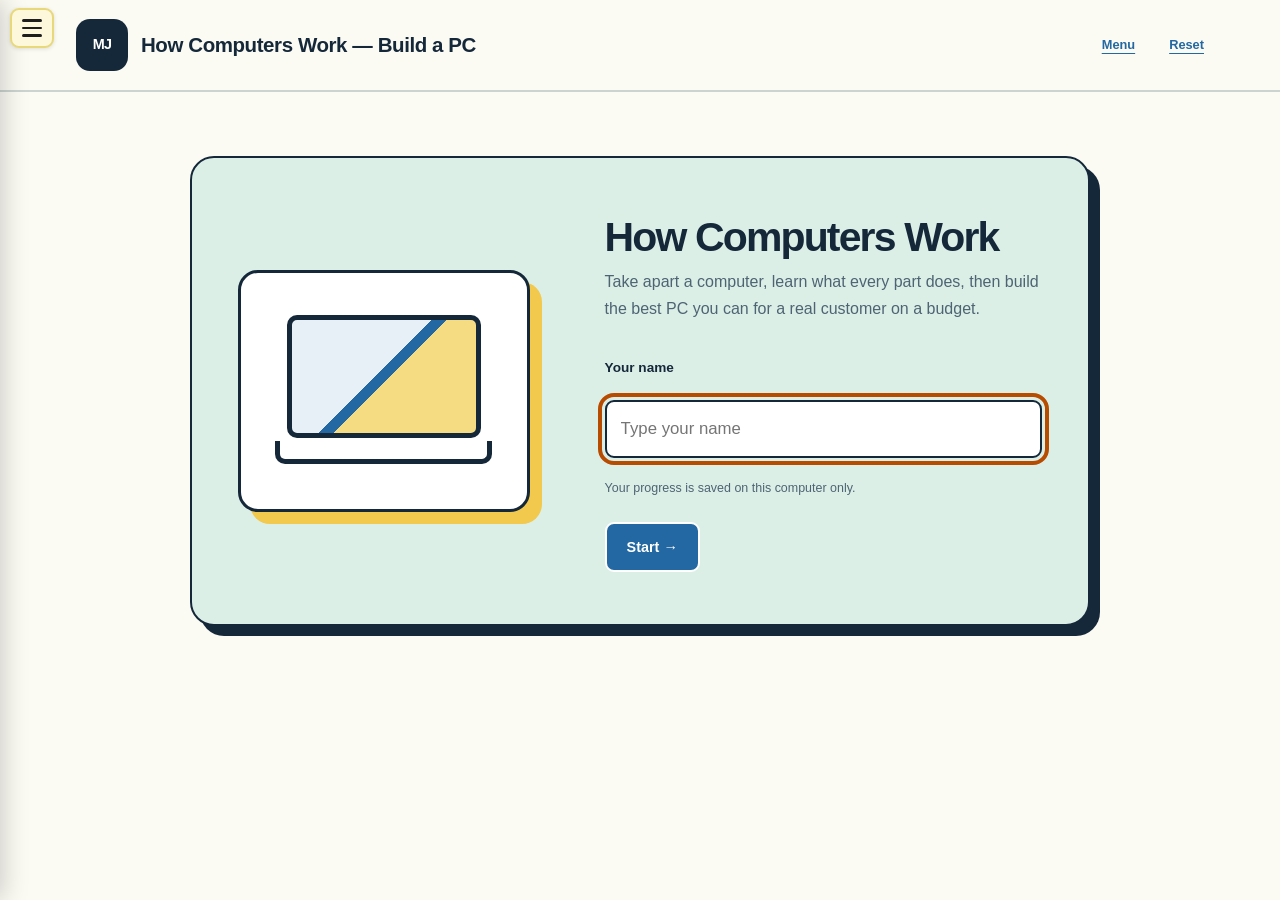
==== commit fbcf724d: "Restyle Build a PC for accessibility" ====
--- a/buildapc/index.html
+++ b/buildapc/index.html
@@ -753,6 +753,7 @@
 }
 #side-panel.open { transform: translateX(-58px) scaleX(0.08) skewY(-3deg); opacity: 0.3; }
 
+.scene-wrap.no-tip { padding-bottom: 0; }
 .scene-tip {
   position: absolute;
   left: 50%;
@@ -849,6 +850,25 @@
 }
 .shelf-pick { cursor: pointer; }
 
+/* Once every original part is back in, the tray has done its job:
+   the parts slide off to the right and the box collapses away. */
+#a2-refit-box.tray-away { overflow: hidden; animation: trayBoxAway 0.7s ease-in 0.28s forwards; }
+@keyframes trayBoxAway {
+  0%   { max-height: 300px; opacity: 1; }
+  40%  { max-height: 300px; opacity: 0; }
+  100% { max-height: 0; opacity: 0; margin-top: 0; padding-top: 0; padding-bottom: 0; border-width: 0; }
+}
+#a2-refit-box.tray-away .tray-item { animation: trayItemAway 0.42s ease-in forwards; }
+#a2-refit-box.tray-away .tray-item:nth-child(1) { animation-delay: 0s; }
+#a2-refit-box.tray-away .tray-item:nth-child(2) { animation-delay: .05s; }
+#a2-refit-box.tray-away .tray-item:nth-child(3) { animation-delay: .10s; }
+#a2-refit-box.tray-away .tray-item:nth-child(4) { animation-delay: .15s; }
+#a2-refit-box.tray-away .tray-item:nth-child(5) { animation-delay: .20s; }
+@keyframes trayItemAway {
+  from { transform: none; opacity: 1; }
+  to   { transform: translateX(90px) scale(0.86); opacity: 0; }
+}
+
 /* the case turning to show its front, on the way to the storage step */
 #a2-scene { perspective: 1400px; }
 #a2-scene.flip-out .scene-svg { animation: caseFlipOut 0.44s ease-in forwards; }
@@ -878,7 +898,8 @@
 
 /* ── MOBILE ─────────────────────────────────────────── */
 @media (max-width: 600px) {
-  .scene-tip { font-size: 0.68rem; padding: 6px 12px; bottom: 6px; }
+  .scene-wrap.no-tip { padding-bottom: 0; }
+.scene-tip { font-size: 0.68rem; padding: 6px 12px; bottom: 6px; }
   /* A stall squeezed to phone width makes the labels unreadable, so let it
      keep its size and scroll sideways inside its own box instead. */
   #a4-shop { overflow-x: auto; -webkit-overflow-scrolling: touch; }
@@ -896,6 +917,24 @@
   .bb-money { gap: 12px; }
   .explore-grid { grid-template-columns: repeat(auto-fill, minmax(102px, 1fr)); }
 }
+
+/* ═══════════════════════════════════════════════════════
+   ACCESSIBLE WORKSHOP THEME — shared with the new home page
+═══════════════════════════════════════════════════════ */
+:root{--bg:#fbfaf3;--white:#fff;--border:#cbd4d1;--border-dark:#71828b;--text:#15283a;--muted:#4d6473;--faint:#657987;--green:#318563;--green-d:#216747;--green-light:#dcefe7;--blue:#2368a2;--blue-light:#e7f0f6;--orange:#b95d21;--red:#b33131;--red-light:#f8e1df;--purple:#72559a;--yellow-hdr:#fbfaf3;--yellow-bdr:#cbd4d1;--yellow:#f2c94c;--ink-shadow:#15283a;--font:Verdana,Arial,sans-serif}
+html{scroll-behavior:smooth}body{font-size:18px;line-height:1.6}button,input{font:inherit}button:focus-visible,input:focus-visible,[tabindex]:focus-visible{outline:4px solid #b74b00!important;outline-offset:4px}
+#header{min-height:92px;padding:16px clamp(24px,5vw,72px) 16px 76px;border-bottom:2px solid var(--border);background:rgba(251,250,243,.97)}#header h1{display:flex;align-items:center;gap:13px;font-size:clamp(1rem,2vw,1.28rem);letter-spacing:-.02em}#header h1::before{content:'MJ';width:52px;height:52px;display:grid;place-items:center;border-radius:14px;background:var(--text);color:#fff;font-size:.9rem;letter-spacing:-.06em}#header-right{gap:10px;font-family:var(--font);font-size:.82rem}.link-btn{min-height:44px;padding:8px 12px;border-radius:8px;color:var(--blue);font-size:.8rem;text-underline-offset:4px}.link-btn:hover{background:var(--blue-light);color:var(--blue-dark)}
+main{max-width:1180px;padding:clamp(32px,5vw,64px) clamp(20px,4vw,48px) 90px}.eyebrow{font-family:var(--font);font-size:.72rem;font-weight:900;letter-spacing:.12em;color:var(--blue)}h2.screen-title{max-width:900px;margin-bottom:14px;font-size:clamp(2rem,4vw,3.3rem);line-height:1.08;letter-spacing:-.045em}p.screen-intro{max-width:76ch;margin-bottom:34px;color:var(--muted);font-size:clamp(1rem,1.45vw,1.14rem);line-height:1.65}
+.panel{padding:clamp(22px,3vw,34px);margin-bottom:26px;border:2px solid var(--text);border-radius:18px;box-shadow:0 6px 0 var(--ink-shadow)}.panel h3{font-size:1.2rem}.panel .sub{color:var(--muted);font-size:.92rem}.btn{min-height:50px;padding:11px 20px;border:2px solid var(--text);border-radius:9px;color:var(--text);font-size:.9rem;box-shadow:0 4px 0 var(--text);transition:transform .12s,box-shadow .12s,background .12s}.btn:hover:not(:disabled){border-color:var(--text);background:var(--blue-light);transform:translateY(-2px);box-shadow:0 6px 0 var(--text)}.btn:active:not(:disabled){transform:translateY(2px);box-shadow:0 2px 0 var(--text)}.btn.primary{background:var(--blue);border-color:var(--blue-dark);color:#fff;box-shadow:0 4px 0 var(--blue-dark)}.btn.primary:hover:not(:disabled){background:var(--blue-dark);border-color:var(--blue-dark);box-shadow:0 6px 0 #0c334f}.btn:disabled{opacity:.46}
+#screen-name .name-card{position:relative;max-width:900px;min-height:500px;margin:1vh auto 0;padding:clamp(32px,5vw,58px);display:grid;grid-template-columns:minmax(260px,.8fr) minmax(320px,1.2fr);grid-template-rows:auto auto auto auto auto auto;align-items:center;column-gap:clamp(35px,6vw,75px);row-gap:10px;border:2px solid var(--text);border-radius:24px;background:#dcefe7;box-shadow:10px 10px 0 var(--text);text-align:left}.name-emoji{grid-column:1;grid-row:1/7;width:100%;aspect-ratio:1.2;display:block;position:relative;margin:0;border:3px solid var(--text);border-radius:20px;background:#fff;box-shadow:12px 12px 0 #f2c94c;color:transparent;font-size:0}.name-emoji::before{content:'';position:absolute;inset:18% 16% 30%;border:5px solid var(--text);border-radius:10px;background:linear-gradient(135deg,#e7f0f6 0 47%,#2368a2 47% 52%,#f5dc83 52%)}.name-emoji::after{content:'';position:absolute;left:12%;right:12%;bottom:19%;height:10%;border:5px solid var(--text);border-top:0;border-radius:0 0 10px 10px;background:#fff}#screen-name .screen-title,#screen-name .screen-intro,#screen-name #name-input,#screen-name .name-hint,#screen-name .btn-row,#screen-name .name-label{grid-column:2}#screen-name .screen-title{grid-row:1;align-self:end;margin-bottom:0}#screen-name .screen-intro{grid-row:2;margin:0!important;align-self:start}.name-label{grid-row:3;display:block;margin-top:8px;font-size:.85rem;font-weight:900}#name-input{grid-row:4;min-height:58px;margin:0;border:2px solid var(--text);border-radius:9px;background:#fff;text-align:left}#name-input:focus{outline:4px solid #b74b00;outline-offset:3px;border-color:var(--text)}.name-hint{grid-row:5;color:var(--muted);font-size:.78rem}#screen-name .btn-row{grid-row:6;justify-content:flex-start!important;margin-top:2px}
+.progress-wrap{padding:15px 18px;border:2px solid var(--border);border-radius:12px;background:#fff}.progress-track{height:18px;border-color:var(--text)}.progress-fill{background:var(--blue)}.progress-text{color:var(--text);font-family:var(--font);font-size:.78rem}.hub-cards{grid-template-columns:repeat(2,minmax(0,1fr));gap:22px}.hub-card{min-height:280px;padding:28px;gap:10px;border:2px solid var(--text);border-radius:17px;box-shadow:0 6px 0 var(--text);transition:transform .12s,box-shadow .12s;overflow:hidden}.hub-card::before{content:'';position:absolute;inset:0 auto 0 0;width:10px;background:var(--blue)}.hub-a2::before{background:#d4aa22}.hub-a3::before{background:var(--green)}.hub-a4::before{background:var(--purple)}.hub-card:hover{border-color:var(--text);box-shadow:0 10px 0 var(--text);transform:translateY(-4px)}.hub-icon{width:64px;height:64px;display:grid;place-items:center;border:2px solid var(--text);border-radius:50%;background:var(--blue-light);color:var(--blue-dark);font-size:1.25rem;font-weight:900}.hub-a2 .hub-icon{background:#f5dc83}.hub-a3 .hub-icon{background:#dcefe7}.hub-a4 .hub-icon{background:#eadff1}.hub-lesson{color:var(--blue);font-family:var(--font);font-size:.68rem;font-weight:900;letter-spacing:.1em}.hub-title{font-size:1.24rem}.hub-desc{color:var(--muted);font-size:.9rem}.hub-status{border-top:2px solid var(--border);color:var(--muted);font-family:var(--font);font-size:.78rem}.hub-status.done{color:var(--green-d)}.done-badge{top:14px;right:14px;border:3px solid var(--text);background:var(--green);box-shadow:3px 3px 0 var(--text)}
+.stage-head{gap:22px}.stage-pip{min-height:36px;padding:7px 11px;border:2px solid var(--border);border-radius:20px;font-size:.69rem}.stage-pip.active{border-color:var(--text);background:#f5dc83;color:var(--text)}.stage-pip.done{border-color:var(--green-d);background:var(--green-light);color:var(--green-d)}.scene-wrap,#a4-shop{border:2px solid var(--text);border-radius:14px;box-shadow:0 4px 0 var(--text)}.scene-tip{bottom:14px;padding:9px 16px;border:2px solid #fff;border-radius:8px;font-size:.78rem}.shelf{margin-top:20px;padding:16px;border:2px solid var(--border);border-radius:12px;background:var(--cream)}.shelf-title{color:var(--text);font-family:var(--font);font-size:.7rem;font-weight:900;letter-spacing:.1em}.shelf-item,.tray-item{border:2px solid var(--text);border-radius:10px;box-shadow:0 3px 0 var(--text)}
+.q-block{border-bottom:2px solid var(--border);padding-bottom:25px;margin-bottom:27px}.q-num{color:var(--blue);font-family:var(--font);font-weight:900}.q-text{font-size:1.02rem}.q-opt,.chip{min-height:46px;border:2px solid var(--text);border-radius:8px;font-size:.85rem}.q-opt:hover:not(.locked),.q-opt.chosen,.chip:hover,.chip.selected{border-color:var(--blue-dark);background:var(--blue-light)}.q-opt.correct,.chip.placed-ok{border-color:var(--green-d);background:var(--green-light);color:#174b34}.q-opt.wrong,.chip.placed-no{border-color:var(--red);background:var(--red-light);color:#7b2020}.q-fb{padding:13px 16px;border:2px solid currentColor;border-radius:9px;font-size:.88rem}.bin{border:2px dashed var(--border-dark);background:#fff}.bin:hover,.bin.armed{border-color:var(--blue-dark);background:var(--blue-light)}
+.modal-card,.counter-card{border:3px solid var(--text);border-radius:18px;box-shadow:10px 10px 0 var(--text)}.modal-title{font-size:1.65rem}.modal-cat{color:var(--blue);font-family:var(--font);font-weight:900}.modal-body{font-size:.96rem}.modal-fact{border:2px solid var(--text);border-left:10px solid var(--yellow);background:#fff9df}.counter-close{width:48px;height:48px;border-radius:50%;color:var(--text)}.counter-close:hover{background:var(--blue-light)}
+.client-cards{grid-template-columns:repeat(2,minmax(0,1fr));gap:22px}.client-card{min-height:230px;padding:25px;border:2px solid var(--text);border-radius:16px;box-shadow:0 5px 0 var(--text)}.client-card:hover{border-color:var(--text);transform:translateY(-3px);box-shadow:0 8px 0 var(--text)}.client-emoji{font-size:2.4rem}.client-name{font-size:1.15rem}.client-quote{color:var(--muted);font-size:.88rem}.client-budget{color:var(--green-d);font-family:var(--font);font-size:.95rem}#build-bar{top:106px;padding:16px 20px;border:2px solid var(--text);border-radius:12px;box-shadow:0 5px 0 var(--text)}.bb-money{font-family:var(--font)}.bb-lbl{color:var(--muted);font-size:.63rem}.bb-fig{font-size:1.1rem}.counter-item{border:2px solid var(--text);border-radius:12px;box-shadow:0 4px 0 var(--text)}.counter-item:hover{border-color:var(--text);box-shadow:0 7px 0 var(--text)}.ci-price{font-family:var(--font);border:2px solid var(--text)}
+#screen-name .name-card{min-height:470px;margin:0 auto;padding:clamp(30px,4vw,46px)}#screen-name .screen-title{font-size:clamp(2.2rem,3.2vw,2.8rem)}#screen-name .screen-intro{font-size:1rem}
+@media(max-width:760px){body{font-size:16px}#header{min-height:74px;padding:10px 12px 10px 60px}#header h1::before{display:none}#header h1{font-size:.94rem}#who{display:none}main{padding:30px 14px 60px}.hub-cards,.client-cards{grid-template-columns:1fr}#screen-name .name-card{display:block;min-height:0;padding:28px 22px;text-align:left}.name-emoji{max-width:280px;margin:0 auto 35px}#screen-name .screen-title{font-size:2rem}#screen-name .screen-intro{margin-bottom:22px!important}.name-label{margin:18px 0 7px}#name-input{margin-bottom:7px}.panel{padding:20px 16px;border-radius:14px}.stage-steps{width:100%}.stage-pip{flex:1;text-align:center}#build-bar{top:76px}}
+@media(prefers-reduced-motion:reduce){html{scroll-behavior:auto}*,*::before,*::after{animation:none!important;transition:none!important}}
 </style>
 </head>
 <body>
@@ -929,7 +968,7 @@
 </defs></svg>
 
 <div id="header">
-  <h1>💻 How Computers Work — Build a PC</h1>
+  <h1>How Computers Work — Build a PC</h1>
   <div id="header-right">
     <span id="who"></span>
     <button class="link-btn" onclick="goHub()">Menu</button>
@@ -942,9 +981,10 @@
   <!-- ═══ NAME ENTRY ═══ -->
   <section id="screen-name" class="screen active">
     <div class="name-card">
-      <div class="name-emoji">💻</div>
+      <div class="name-emoji" aria-hidden="true"></div>
       <h2 class="screen-title">How Computers Work</h2>
       <p class="screen-intro" style="margin:0 auto 4px">Take apart a computer, learn what every part does, then build the best PC you can for a real customer on a budget.</p>
+      <label class="name-label" for="name-input">Your name</label>
       <input id="name-input" type="text" placeholder="Type your name" maxlength="28" autocomplete="off">
       <div class="name-hint" id="name-hint">Your progress is saved on this computer only.</div>
       <div class="btn-row" style="justify-content:center">
@@ -959,7 +999,7 @@
     <h2 class="screen-title" id="hub-greeting">Choose an activity</h2>
     <p class="screen-intro">Work through the three activities to learn the parts of a computer, then take on the Build Challenge.</p>
 
-    <div class="progress-wrap">
+    <div class="progress-wrap" id="course-progress" role="progressbar" aria-label="Course progress" aria-valuemin="0" aria-valuemax="4" aria-valuenow="0">
       <div class="progress-track"><div class="progress-fill" id="progress-fill"></div></div>
       <div class="progress-text" id="progress-text"></div>
     </div>
@@ -967,7 +1007,7 @@
     <div class="hub-cards" id="hub-cards"></div>
 
     <div class="panel" style="margin-top:24px">
-      <h3>📋 My results</h3>
+      <h3>My results</h3>
       <div class="sub">When you have finished, copy this into your Class Notebook.</div>
       <div id="summary-box"></div>
       <div class="btn-row">
@@ -979,7 +1019,7 @@
   <!-- ═══ ACTIVITY 1 ═══ -->
   <section id="screen-a1" class="screen">
     <div class="eyebrow">Lesson 1 · Activity 1</div>
-    <h2 class="screen-title">🔍 Take the computer apart</h2>
+    <h2 class="screen-title">Take the computer apart</h2>
     <p class="screen-intro">Strip a real computer down to its bare case. Unplug everything on the desk, unscrew the side panel, then pull out the parts inside — finding out what each one does as you go.</p>
 
     <div class="panel">
@@ -1022,7 +1062,7 @@
   <!-- ═══ ACTIVITY 2 ═══ -->
   <section id="screen-a2" class="screen">
     <div class="eyebrow">Lesson 2 · Activity 2</div>
-    <h2 class="screen-title">💾 Build it back up</h2>
+    <h2 class="screen-title">Build it back up</h2>
     <p class="screen-intro">You left this machine in pieces. Put everything back where it belongs, then fit the parts that keep your files when the power goes off and the cards that give the computer extra powers.</p>
 
     <div class="panel">
@@ -1044,7 +1084,9 @@
         <div class="scene-tip" id="a2-tip"></div>
       </div>
 
-      <div class="shelf">
+      <div class="btn-row" id="a2-scene-btns"></div>
+
+      <div class="shelf" id="a2-refit-box">
         <div class="shelf-title">🔧 Parts you removed — put them back</div>
         <div class="tray-row" id="a2-refit-tray"></div>
       </div>
@@ -1055,11 +1097,6 @@
       </div>
       <div class="q-fb" id="a2-fit-fb"></div>
 
-      <div id="a2-size-block" style="display:none;margin-top:16px">
-        <div class="q-num">Drive capacity — how much can it hold?</div>
-        <div class="q-opts" id="a2-size-row"></div>
-        <div class="cat-why" id="a2-size-note" style="margin-top:9px"></div>
-      </div>
     </div>
 
     <div class="panel">
@@ -1076,7 +1113,7 @@
   <!-- ═══ ACTIVITY 3 ═══ -->
   <section id="screen-a3" class="screen">
     <div class="eyebrow">Lesson 3 · Activity 3</div>
-    <h2 class="screen-title">📀 Switch it on</h2>
+    <h2 class="screen-title">Switch it on</h2>
     <p class="screen-intro">The hardware is built — but press the power button and nothing useful happens. Hardware is the part you can touch; <b>software</b> is the instructions that make it do something. Install an operating system, then fill the desktop.</p>
 
     <div class="panel">
@@ -1131,7 +1168,7 @@
   <!-- ═══ ACTIVITY 4 — CLIENT PICK ═══ -->
   <section id="screen-a4pick" class="screen">
     <div class="eyebrow">The Build Challenge</div>
-    <h2 class="screen-title">🏆 Build a PC for a customer</h2>
+    <h2 class="screen-title">Build a PC for a customer</h2>
     <p class="screen-intro">Each customer needs something different from their computer — and each has a budget. Choose a customer, spend their money wisely, and see how well your build suits them.</p>
     <div class="client-cards" id="a4-clients"></div>
     <div class="btn-row">
@@ -1178,7 +1215,7 @@
     </div>
 
     <div class="panel">
-      <h3>💬 What the customer says</h3>
+      <h3>What the customer says</h3>
       <div class="modal-body" id="res-verdict"></div>
     </div>
 
@@ -1193,7 +1230,7 @@
 
 <!-- ═══ THE COUNTER (one category, close up) ═══ -->
 <div class="overlay" id="counter-overlay">
-  <div class="counter-card">
+  <div class="counter-card" role="dialog" aria-modal="true" aria-labelledby="counter-title">
     <button class="counter-close" onclick="closeCounter()" aria-label="Back to the stall">&times;</button>
     <div class="counter-head">
       <h3 id="counter-title"></h3>
@@ -1209,7 +1246,7 @@
 
 <!-- ═══ INFO MODAL ═══ -->
 <div class="overlay" id="modal">
-  <div class="modal-card">
+  <div class="modal-card" role="dialog" aria-modal="true" aria-labelledby="modal-title">
     <div id="modal-svg"></div>
     <div class="modal-cat" id="modal-cat"></div>
     <div class="modal-title" id="modal-title"></div>
@@ -1769,140 +1806,177 @@
   </g>`;
 }
 
-/* ══ The machine turned round, in isometric ═══════════
-   Storage you plug in lives on the FRONT of a computer, not
-   inside it — so for the last step the case rotates to show its
-   front panel and the devices go in where they really would.
-   2:1 isometric: the front face runs right-and-down, depth runs
-   right-and-up, height is straight down the screen. */
-const ISO = { fx: 312, fy: 104, fw: 200, fh: 214, sw: 122, t: 0.5 };
-
-/* a point on the front face, u across (0-1), v down (0-1) */
+/* ══ "Where can we store data?" ════════════════════════
+   The last step of Activity 2, laid out as a poster: the machine
+   turned to show its front on the left, and a labelled card for
+   each place a file can live on the right, joined by a coloured
+   leader line. Clicking either the device or its card opens it. */
+const ISO = { fx: 250, fy: 300, fw: 186, fh: 250, sw: 156, t: 0.5 };
+
 function fpt(u, v) {
-  return [ISO.fx + u * ISO.fw, ISO.fy + u * ISO.fw * ISO.t + v * ISO.fh];
-}
-/* a rectangle lying on the front face, as a polygon */
+  return [ISO.fx + u * ISO.fw, ISO.fy - u * ISO.fw * ISO.t + v * ISO.fh];
+}
+function lpt(s, v) {
+  return [ISO.fx - s * ISO.sw, ISO.fy - s * ISO.sw * ISO.t + v * ISO.fh];
+}
 function fquad(u0, v0, u1, v1) {
-  const p = [fpt(u0, v0), fpt(u1, v0), fpt(u1, v1), fpt(u0, v1)];
-  return p.map(q => `${q[0].toFixed(1)},${q[1].toFixed(1)}`).join(' ');
-}
-/* straight out of the front face, toward the viewer */
-function fout(p, d) { return [p[0] - d * 0.894, p[1] + d * 0.447]; }
+  return [fpt(u0, v0), fpt(u1, v0), fpt(u1, v1), fpt(u0, v1)]
+    .map(q => `${q[0].toFixed(1)},${q[1].toFixed(1)}`).join(' ');
+}
+function fout(p, d) { return [p[0] + d * 0.894, p[1] + d * 0.447]; }
+
+const STORE_CARD = {
+  disc:  { y: 200, col:'#6f42c1', bg:'#f7f2fe', bd:'#c3a8e8', title:'CD / DVD drive',
+           l1:'Use discs to store or', l2:'install data and programs.' },
+  usb:   { y: 330, col:'#2f8f4a', bg:'#f2fbf5', bd:'#a9d9b8', title:'USB stick',
+           l1:'A small portable drive', l2:'that plugs into the USB port.' },
+  sd:    { y: 460, col:'#dd7a20', bg:'#fef7ec', bd:'#f0c894', title:'Memory card',
+           l1:'Used in cameras and phones', l2:'to save photos and videos.' },
+};
 
 function sceneIso(seen) {
-  const P1 = fpt(0, 0), P2 = fpt(1, 0), P3 = fpt(1, 1), P4 = fpt(0, 1);
-  const P5 = [P2[0] + ISO.sw, P2[1] - ISO.sw * ISO.t];
-  const P6 = [P3[0] + ISO.sw, P3[1] - ISO.sw * ISO.t];
-  const P7 = [P1[0] + ISO.sw, P1[1] - ISO.sw * ISO.t];
+  const F_TL = fpt(0, 0), F_TR = fpt(1, 0), F_BR = fpt(1, 1), F_BL = fpt(0, 1);
+  const B_TL = lpt(1, 0), B_BL = lpt(1, 1);
+  const B_TR = [F_TR[0] - ISO.sw, F_TR[1] - ISO.sw * ISO.t];
   const q = pts => pts.map(p => `${p[0].toFixed(1)},${p[1].toFixed(1)}`).join(' ');
 
-  // Labels sit in a column clear of the machine, with a leader line to
-  // the device — putting them next to the devices made them collide.
-  const lead = (y, text, ax, ay) =>
-    `<line x1="212" y1="${y}" x2="${ax.toFixed(1)}" y2="${ay.toFixed(1)}" stroke="#a8a8a0" stroke-width="1.4" stroke-dasharray="3 3"/>` +
-    `<circle cx="${ax.toFixed(1)}" cy="${ay.toFixed(1)}" r="3.4" fill="#a8a8a0"/>` +
-    `<text x="204" y="${y + 4}" class="socket-label" font-size="12" text-anchor="end">${text}</text>`;
-
-  const tick = (u, v, id, off) => {
-    if (!seen.includes(id)) return '';
-    const p = fout(fpt(u, v), off || 0);
-    return `<circle cx="${p[0].toFixed(1)}" cy="${p[1].toFixed(1)}" r="14" fill="#3bba5a" stroke="#fff" stroke-width="3"/>` +
-           `<text x="${p[0].toFixed(1)}" y="${(p[1] + 5).toFixed(1)}" font-size="15" fill="#fff" text-anchor="middle" font-family="Arial">✓</text>`;
+  /* an info card on the right, with a dashed lead back to the device */
+  const card = (key, tip, icon) => {
+    const c = STORE_CARD[key], y = c.y, done = seen.includes(key);
+    return `<path d="M${tip[0].toFixed(1)} ${tip[1].toFixed(1)} C ${(tip[0]+70).toFixed(1)} ${tip[1].toFixed(1)}, ${(600-60)} ${(y+55)}, 600 ${y + 55}" stroke="${c.col}" stroke-width="2.6" fill="none" stroke-dasharray="7 7" opacity=".85"/>` +
+      `<circle cx="${tip[0].toFixed(1)}" cy="${tip[1].toFixed(1)}" r="5" fill="${c.col}"/>` +
+      `<rect x="600" y="${y}" width="378" height="110" rx="20" fill="${c.bg}" stroke="${c.bd}" stroke-width="3"/>` +
+      `<circle cx="${660}" cy="${y + 55}" r="42" fill="#fff" stroke="${c.bd}" stroke-width="3"/>` +
+      `<g transform="translate(660 ${y + 55})">${icon}</g>` +
+      `<text x="722" y="${y + 40}" font-family="Arial" font-size="23" font-weight="900" fill="${c.col}">${c.title}</text>` +
+      `<text x="722" y="${y + 68}" font-family="Arial" font-size="15" fill="#3a4152">${c.l1}</text>` +
+      `<text x="722" y="${y + 90}" font-family="Arial" font-size="15" fill="#3a4152">${c.l2}</text>` +
+      (done ? `<circle cx="954" cy="${y + 22}" r="16" fill="#3bba5a" stroke="#fff" stroke-width="3"/>` +
+              `<text x="954" y="${y + 28}" font-size="17" fill="#fff" text-anchor="middle" font-family="Arial">✓</text>` : '');
   };
 
-  // side vents
+  const iconDisc = `<circle r="30" fill="#c8ced6"/><circle r="30" fill="url(#ic-dg)" opacity=".85"/><circle r="9" fill="#eef1f4"/><circle r="4" fill="#c8ced6"/>`;
+  const iconUsb  = `<g transform="rotate(-38)"><rect x="-9" y="-30" width="18" height="12" rx="2" fill="#b0b8c2"/><rect x="-14" y="-19" width="28" height="46" rx="7" fill="#3a6ea8"/><circle cx="0" cy="4" r="8" fill="#7fb3e0" opacity=".8"/></g>`;
+  const iconSd   = `<path d="M-18-26h26l10 10v42a4 4 0 0 1-4 4h-32a4 4 0 0 1-4-4v-48a4 4 0 0 1 4-4z" fill="#33383f"/><g fill="#e8b93a">${[0,1,2,3,4].map(i=>`<rect x="${-13+i*6}" y="-22" width="4" height="13" rx="1"/>`).join('')}</g><text y="16" font-family="Arial" font-size="12" font-weight="900" fill="#c8ced6" text-anchor="middle">SD</text>`;
+
+  // diamond mesh across the front
+  let mesh = '';
+  for (let i = -9; i <= 8; i++)
+    mesh += `<line x1="${fpt(i*0.11,0.19)[0].toFixed(1)}" y1="${fpt(i*0.11,0.19)[1].toFixed(1)}" x2="${fpt(i*0.11+0.95,0.97)[0].toFixed(1)}" y2="${fpt(i*0.11+0.95,0.97)[1].toFixed(1)}" stroke="#525a65" stroke-width="2.6"/>`;
+  for (let i = 0; i <= 16; i++)
+    mesh += `<line x1="${fpt(i*0.11,0.19)[0].toFixed(1)}" y1="${fpt(i*0.11,0.19)[1].toFixed(1)}" x2="${fpt(i*0.11-0.95,0.97)[0].toFixed(1)}" y2="${fpt(i*0.11-0.95,0.97)[1].toFixed(1)}" stroke="#525a65" stroke-width="2.6"/>`;
+
   let vent = '';
-  for (let i = 0; i < 9; i++) {
-    const a = [P2[0] + 18 + i * 11, P2[1] - 9 - i * 5.5];
-    vent += `<polygon points="${q([a, [a[0] + 7, a[1] + 3.5], [a[0] + 7, a[1] + 3.5 + 150], [a[0], a[1] + 150]])}" fill="#000" opacity=".22"/>`;
+  for (let i = 0; i < 7; i++) {
+    const s0 = 0.34 + i * 0.055;
+    vent += `<polygon points="${q([lpt(s0,0.52), lpt(s0+0.03,0.52), lpt(s0+0.03,0.72), lpt(s0,0.72)])}" fill="#12151a" opacity=".85"/>`;
   }
-
-  return `<svg viewBox="0 0 900 470" class="scene-svg" xmlns="http://www.w3.org/2000/svg">
-  <rect width="900" height="470" fill="url(#wallG)"/>
-  <ellipse cx="${(P4[0] + 150).toFixed(1)}" cy="${(P3[1] + 16).toFixed(1)}" rx="210" ry="26" fill="#000" opacity=".13"/>
-
-  <!-- the tower -->
-  <polygon points="${q([P1, P2, P5, P7])}" fill="#5b626d"/>
-  <polygon points="${q([P2, P5, P6, P3])}" fill="#333940"/>
+  const port = (v0, v1, fill) => `<polygon points="${fquad(0.865, v0, 0.965, v1)}" fill="${fill}"/>`;
+
+  const left = A2_STORAGE.filter(s => !seen.includes(s.id)).length;
+
+  return `<svg viewBox="0 0 1000 660" class="scene-svg" xmlns="http://www.w3.org/2000/svg">
+  <defs><clipPath id="grilleClip"><polygon points="${fquad(0.04, 0.19, 0.80, 0.97)}"/></clipPath></defs>
+  <rect width="1000" height="660" fill="#f7fbff"/>
+
+  <text x="34" y="58" font-family="Arial" font-size="38" font-weight="900" fill="#16306b">Where can we store data?</text>
+  <text x="34" y="94" font-family="Arial" font-size="17" fill="#48597e">Computers can store data in lots of</text>
+  <text x="34" y="118" font-family="Arial" font-size="17" fill="#48597e">different places!</text>
+
+  <ellipse cx="268" cy="566" rx="185" ry="24" fill="#c9dcf2" opacity=".7"/>
+
+  <!-- case body -->
+  <polygon points="${q([B_TL, B_TR, F_TR, F_TL])}" fill="#4a515a"/>
+  <polygon points="${q([B_TL, F_TL, F_BL, B_BL])}" fill="#282d33"/>
   ${vent}
-  <polygon points="${q([P1, P2, P3, P4])}" fill="#464d57"/>
-  <polygon points="${q([P1, P2, P3, P4])}" fill="url(#glassG)" opacity=".18"/>
-  <polyline points="${q([P7, P1, P4])}" fill="none" stroke="#2b3037" stroke-width="2"/>
-  <polyline points="${q([P4, P3, P6])}" fill="none" stroke="#2b3037" stroke-width="2"/>
-
-  <!-- power button + badge -->
-  <ellipse cx="${fpt(0.82, 0.87)[0].toFixed(1)}" cy="${fpt(0.82, 0.87)[1].toFixed(1)}" rx="11" ry="6" fill="#2a2f36" stroke="#1a1e23" stroke-width="1.4"/>
-  <ellipse cx="${fpt(0.82, 0.87)[0].toFixed(1)}" cy="${fpt(0.82, 0.87)[1].toFixed(1)}" rx="5" ry="2.8" fill="url(#ledG)"/>
-
-  <!-- ══ CD / DVD: slot-loading, disc going in ══ -->
+  <polygon points="${q([F_TL, F_TR, F_BR, F_BL])}" fill="#373d45"/>
+
+  <!-- optical bay -->
+  <polygon points="${fquad(0.035, 0.025, 0.965, 0.165)}" fill="#434a53" stroke="#20242a" stroke-width="1.6"/>
+  <polygon points="${fquad(0.06, 0.115, 0.80, 0.132)}" fill="#0e1114"/>
+
+  <!-- grille + badge -->
+  <polygon points="${fquad(0.04, 0.19, 0.80, 0.97)}" fill="#20252b"/>
+  <g clip-path="url(#grilleClip)" opacity=".85">${mesh}</g>
+  <polygon points="${fquad(0.04, 0.19, 0.80, 0.97)}" fill="none" stroke="#14171b" stroke-width="2"/>
+  <g transform="rotate(-26.57 ${fpt(0.42,0.56)[0].toFixed(1)} ${fpt(0.42,0.56)[1].toFixed(1)})">
+    <ellipse cx="${fpt(0.42,0.56)[0].toFixed(1)}" cy="${fpt(0.42,0.56)[1].toFixed(1)}" rx="27" ry="23" fill="#2f343b" stroke="#4f5661" stroke-width="2"/>
+    <ellipse cx="${fpt(0.42,0.56)[0].toFixed(1)}" cy="${fpt(0.42,0.56)[1].toFixed(1)}" rx="18" ry="15" fill="none" stroke="#6b7380" stroke-width="1.6"/>
+    <text x="${fpt(0.42,0.56)[0].toFixed(1)}" y="${(fpt(0.42,0.56)[1]+4).toFixed(1)}" font-family="Arial" font-size="10" font-weight="900" fill="#8a93a0" text-anchor="middle">PC</text>
+  </g>
+
+  <!-- power button + jack -->
+  <ellipse cx="${fpt(0.915,0.225)[0].toFixed(1)}" cy="${fpt(0.915,0.225)[1].toFixed(1)}" rx="12" ry="10" fill="#2f7fd8" stroke="#1d5ba8" stroke-width="1.6"/>
+  <text x="${fpt(0.915,0.225)[0].toFixed(1)}" y="${(fpt(0.915,0.225)[1]+5).toFixed(1)}" font-size="13" fill="#fff" text-anchor="middle" font-family="Arial">⏻</text>
+  <ellipse cx="${fpt(0.915,0.315)[0].toFixed(1)}" cy="${fpt(0.915,0.315)[1].toFixed(1)}" rx="5" ry="4" fill="#5ad07a"/>
+
+  <!-- ══ CD / DVD ══ -->
   <g class="store-part" data-store="disc" style="animation-delay:.05s">
-    <polygon points="${fquad(0.08, 0.05, 0.92, 0.115)}" fill="#2b3037" stroke="#181c21" stroke-width="1.6"/>
-    <polygon points="${fquad(0.12, 0.072, 0.86, 0.088)}" fill="#0d1013"/>
-    <ellipse cx="${fpt(0.9, 0.098)[0].toFixed(1)}" cy="${fpt(0.9, 0.098)[1].toFixed(1)}" rx="4" ry="2.4" fill="#3aaa5a"/>
-    <!-- the disc, half fed into the slot -->
-    <g transform="rotate(26.57 ${fpt(0.34, 0.08)[0].toFixed(1)} ${fpt(0.34, 0.08)[1].toFixed(1)})">
-      <ellipse cx="${fpt(0.34, 0.08)[0].toFixed(1)}" cy="${fpt(0.34, 0.08)[1].toFixed(1)}" rx="52" ry="15" fill="#c8ced6" stroke="#9aa2ad" stroke-width="1.2"/>
-      <ellipse cx="${fpt(0.34, 0.08)[0].toFixed(1)}" cy="${fpt(0.34, 0.08)[1].toFixed(1)}" rx="52" ry="15" fill="url(#ic-dg)" opacity=".8"/>
-      <ellipse cx="${fpt(0.34, 0.08)[0].toFixed(1)}" cy="${fpt(0.34, 0.08)[1].toFixed(1)}" rx="15" ry="5" fill="#eef1f4"/>
-    </g>
-    ${lead(fpt(0.08, 0.085)[1], 'CD / DVD', fpt(0.08, 0.085)[0], fpt(0.08, 0.085)[1])}
-    ${tick(0.95, 0.06, 'disc', 0)}
+    ${(() => { const c = fout(fpt(0.40, 0.108), 24);
+      return `<g transform="rotate(-26.57 ${c[0].toFixed(1)} ${c[1].toFixed(1)})">
+        <ellipse cx="${c[0].toFixed(1)}" cy="${c[1].toFixed(1)}" rx="56" ry="15" fill="#c8ced6" stroke="#9aa2ad" stroke-width="1.2"/>
+        <ellipse cx="${c[0].toFixed(1)}" cy="${c[1].toFixed(1)}" rx="56" ry="15" fill="url(#ic-dg)" opacity=".85"/>
+        <ellipse cx="${c[0].toFixed(1)}" cy="${c[1].toFixed(1)}" rx="15" ry="5" fill="#eef1f4"/></g>`; })()}
+    ${card('disc', fout(fpt(0.93, 0.145), 12), iconDisc)}
   </g>
 
-  <!-- ══ memory card going into the reader ══ -->
-  <g class="store-part" data-store="sd" style="animation-delay:.18s">
-    <polygon points="${fquad(0.08, 0.28, 0.62, 0.35)}" fill="#8f97a2" stroke="#5c646f" stroke-width="1.4"/>
-    <polygon points="${fquad(0.13, 0.305, 0.45, 0.325)}" fill="#12161a"/>
-    <ellipse cx="${fpt(0.56, 0.318)[0].toFixed(1)}" cy="${fpt(0.56, 0.318)[1].toFixed(1)}" rx="4" ry="2.4" fill="#3aaa5a"/>
-    <!-- the card, part-way in -->
+  <!-- ══ USB stick ══ -->
+  <g class="store-part" data-store="usb" style="animation-delay:.18s">
+    ${port(0.355, 0.385, '#2f5f96')}
+    ${port(0.405, 0.435, '#2f5f96')}
     ${(() => {
-      const a = fpt(0.19, 0.315), o1 = fout(a, 60), w = 15;
-      const pts = [[a[0], a[1] - w], [o1[0], o1[1] - w], [o1[0], o1[1] + w * 0.5], [a[0], a[1] + w * 0.5]];
-      return `<polygon points="${q(pts)}" fill="#2f6fa8" stroke="#1d4870" stroke-width="1.4"/>` +
-             `<polygon points="${q([[a[0], a[1] - w], [o1[0], o1[1] - w], [o1[0] + 6, o1[1] - w - 3], [a[0] + 6, a[1] - w - 3]])}" fill="#4a8cc4"/>` +
-             `<g fill="#dfe6ee">${[0,1,2,3].map(i => `<rect x="${(o1[0] + 8 + i * 7).toFixed(1)}" y="${(o1[1] - w + 4).toFixed(1)}" width="4" height="9" rx="1"/>`).join('')}</g>`;
-    })()}
-    ${(() => { const p = fout(fpt(0.19, 0.315), 64); return lead(p[1], 'MEMORY CARD', p[0], p[1]); })()}
-    ${tick(0.68, 0.3, 'sd', 0)}
-  </g>
-
-  <!-- ══ USB stick going into a front port ══ -->
-  <g class="store-part" data-store="usb" style="animation-delay:.31s">
-    <polygon points="${fquad(0.08, 0.5, 0.44, 0.62)}" fill="#22272d" stroke="#12161a" stroke-width="1.4"/>
-    <polygon points="${fquad(0.12, 0.525, 0.39, 0.545)}" fill="#2f5f96"/>
-    <polygon points="${fquad(0.12, 0.575, 0.39, 0.595)}" fill="#2f5f96"/>
-    <!-- the stick, half plugged in -->
-    ${(() => {
-      const a = fpt(0.2, 0.535), m = fout(a, 26), o = fout(a, 96), w = 17;
-      const shroud = [[a[0], a[1] - w], [m[0], m[1] - w], [m[0], m[1] + w * 0.55], [a[0], a[1] + w * 0.55]];
-      const body   = [[m[0], m[1] - w - 4], [o[0], o[1] - w - 4], [o[0], o[1] + w * 0.8], [m[0], m[1] + w * 0.8]];
-      const top    = [[m[0], m[1] - w - 4], [o[0], o[1] - w - 4], [o[0] + 8, o[1] - w - 9], [m[0] + 8, m[1] - w - 9]];
+      const a = fpt(0.93, 0.37), m = fout(a, 22), o = fout(a, 92), w = 15;
+      const shroud = [[a[0],a[1]-w],[m[0],m[1]-w],[m[0],m[1]+w*0.55],[a[0],a[1]+w*0.55]];
+      const body   = [[m[0],m[1]-w-4],[o[0],o[1]-w-4],[o[0],o[1]+w*0.8],[m[0],m[1]+w*0.8]];
+      const top    = [[m[0],m[1]-w-4],[o[0],o[1]-w-4],[o[0]-8,o[1]-w-9],[m[0]-8,m[1]-w-9]];
       return `<polygon points="${q(shroud)}" fill="#b0b8c2" stroke="#828a94" stroke-width="1.2"/>` +
              `<polygon points="${q(body)}" fill="#3a6ea8" stroke="#28527d" stroke-width="1.4"/>` +
-             `<polygon points="${q(top)}" fill="#5286c4"/>` +
-             `<ellipse cx="${(o[0] + 16).toFixed(1)}" cy="${(o[1] - 4).toFixed(1)}" rx="4" ry="3" fill="#dfe6ee" opacity=".85"/>`;
-    })()}
-    ${(() => { const p = fout(fpt(0.2, 0.535), 100); return lead(p[1], 'USB STICK', p[0], p[1]); })()}
-    ${tick(0.52, 0.53, 'usb', 0)}
+             `<polygon points="${q(top)}" fill="#5286c4"/>`; })()}
+    ${card('usb', fout(fpt(0.965, 0.42), 6), iconUsb)}
   </g>
 
-  <!-- ══ network lead round the back, up to the cloud ══ -->
+  <!-- ══ memory card ══ -->
+  <g class="store-part" data-store="sd" style="animation-delay:.31s">
+    ${port(0.585, 0.612, '#14171b')}
+    ${(() => {
+      const a = fpt(0.93, 0.6), o = fout(a, 58), w = 13;
+      const face = [[a[0],a[1]-w],[o[0],o[1]-w],[o[0],o[1]+w*0.5],[a[0],a[1]+w*0.5]];
+      const top  = [[a[0],a[1]-w],[o[0],o[1]-w],[o[0]-6,o[1]-w-3],[a[0]-6,a[1]-w-3]];
+      return `<polygon points="${q(face)}" fill="#2f6fa8" stroke="#1d4870" stroke-width="1.4"/>` +
+             `<polygon points="${q(top)}" fill="#4a8cc4"/>`; })()}
+    ${card('sd', fout(fpt(0.965, 0.6), 6), iconSd)}
+  </g>
+
+  <!-- case edges + feet -->
+  <polyline points="${q([B_TR, F_TR, F_BR, F_BL])}" fill="none" stroke="#14171b" stroke-width="2"/>
+  <polyline points="${q([B_BL, F_BL])}" fill="none" stroke="#14171b" stroke-width="2"/>
+  <polygon points="${q([[F_BL[0],F_BL[1]],[F_BL[0]+16,F_BL[1]+8],[F_BL[0]+16,F_BL[1]+15],[F_BL[0],F_BL[1]+7]])}" fill="#15181c"/>
+  <polygon points="${q([[F_BR[0]-14,F_BR[1]+7],[F_BR[0],F_BR[1]],[F_BR[0],F_BR[1]+7],[F_BR[0]-14,F_BR[1]+14]])}" fill="#15181c"/>
+
+  <!-- ══ the cloud ══ -->
   <g class="store-part" data-store="cloud" style="animation-delay:.44s">
-    <path d="M${(P5[0] - 6).toFixed(1)} ${(P5[1] + 74).toFixed(1)} C 660 190, 690 150, 726 118" stroke="#3f4a56" stroke-width="5" fill="none" stroke-linecap="round"/>
-    <path d="M${(P5[0] - 6).toFixed(1)} ${(P5[1] + 74).toFixed(1)} C 660 190, 690 150, 726 118" stroke="#5c6b7a" stroke-width="2" fill="none" stroke-linecap="round" stroke-dasharray="6 8">
-      <animate attributeName="stroke-dashoffset" values="28;0" dur="1.6s" repeatCount="indefinite"/>
-    </path>
-    <g>
-      <path d="M722 106a21 21 0 0 1 2.6-41.8 29 29 0 0 1 56 7.9A18.5 18.5 0 0 1 787 106z" fill="#7ab8e0" stroke="#4d8db8" stroke-width="1.6"/>
-      <path d="M722 106a21 21 0 0 1 2.6-41.8 29 29 0 0 1 56 7.9A18.5 18.5 0 0 1 787 106z" fill="url(#ic-cg)" opacity=".5"/>
-      <path d="M755 78v24m0 0l-9-9m9 9l9-9" stroke="#fff" stroke-width="4.4" fill="none" stroke-linecap="round" stroke-linejoin="round"/>
+    <path d="M${(B_TR[0]+18).toFixed(1)} ${(B_TR[1]+14).toFixed(1)} C 400 120, 500 70, 590 62" stroke="#2f6fd0" stroke-width="2.8" fill="none" stroke-dasharray="7 7" opacity=".9"/>
+    <circle cx="${(B_TR[0]+18).toFixed(1)}" cy="${(B_TR[1]+14).toFixed(1)}" r="5" fill="#2f6fd0"/>
+    <g transform="translate(646 78)">
+      <path d="M-62 26a22 22 0 0 1 2.8-43.8 30 30 0 0 1 58.6 8.3A19.4 19.4 0 0 1 4 26z" fill="#ffffff" stroke="#4f9fe0" stroke-width="3.4"/>
+      <circle cx="-40" cy="-4" r="3.6" fill="#2f4a6b"/><circle cx="-16" cy="-4" r="3.6" fill="#2f4a6b"/>
+      <path d="M-34 6q6 7 12 0" stroke="#2f4a6b" stroke-width="2.6" fill="none" stroke-linecap="round"/>
+      <circle cx="-50" cy="4" r="5" fill="#f6b8c4" opacity=".75"/><circle cx="-6" cy="4" r="5" fill="#f6b8c4" opacity=".75"/>
+      <path d="M-28 26v22m0 0l-10-10m10 10l10-10" stroke="#4f9fe0" stroke-width="4.4" fill="none" stroke-linecap="round" stroke-linejoin="round"/>
     </g>
-    <text x="755" y="130" class="socket-label" font-size="11" text-anchor="middle">THE CLOUD</text>
-    ${seen.includes('cloud') ? `<circle cx="795" cy="62" r="14" fill="#3bba5a" stroke="#fff" stroke-width="3"/><text x="795" y="67" font-size="15" fill="#fff" text-anchor="middle" font-family="Arial">✓</text>` : ''}
+    <text x="722" y="52" font-family="Arial" font-size="24" font-weight="900" fill="#2f6fd0">The Cloud</text>
+    <text x="722" y="80" font-family="Arial" font-size="15" fill="#3a4152">Store your files online</text>
+    <text x="722" y="102" font-family="Arial" font-size="15" fill="#3a4152">and access them from</text>
+    <text x="722" y="124" font-family="Arial" font-size="15" fill="#3a4152">anywhere!</text>
+    ${seen.includes('cloud') ? `<circle cx="954" cy="34" r="16" fill="#3bba5a" stroke="#fff" stroke-width="3"/><text x="954" y="40" font-size="17" fill="#fff" text-anchor="middle" font-family="Arial">✓</text>` : ''}
   </g>
 
-  <!-- reminder that the drive they fitted is still in there -->
-  <text x="${(P4[0] + 108).toFixed(1)}" y="458" font-family="Arial" font-size="12.5" fill="#8a8a82" text-anchor="middle">…and the hard drive you fitted is still inside the case</text>
+  <!-- bottom bar -->
+  <rect x="26" y="592" width="586" height="48" rx="14" fill="#fdf6d8" stroke="#e8d87a" stroke-width="2.5"/>
+  <text x="52" y="624" font-size="26">⭐</text>
+  <text x="90" y="623" font-family="Arial" font-size="15.5" font-weight="700" fill="#2a3a5c">Can you name a file you would store in each of these places?</text>
+  <rect x="626" y="592" width="352" height="48" rx="24" fill="#2f6fd0"/>
+  <text x="802" y="622" font-family="Arial" font-size="15" font-weight="700" fill="#fff" text-anchor="middle">${left ? `👉 Click each device — ${left} left` : '✓ All four found — well done!'}</text>
 </svg>`;
 }
 
@@ -2080,26 +2154,20 @@
     cons:['More expensive','Costs a lot more for very large sizes'] },
 ];
 
-/* Capacities on offer. Magnetic drives give far more space per pound,
-   solid state gives less — which is the trade-off the lesson makes.
-   The size you fit decides how many apps fit in Activity 3. */
-const DRIVE_SIZES = {
-  magnetic: [1000, 2000, 4000],
-  ssd:      [250, 500, 1000],
-};
-const DEFAULT_SIZE = { magnetic: 2000, ssd: 500 };
-
-function sizeLabel(gb) { return gb >= 1000 ? (gb / 1000) + ' TB' : gb + ' GB'; }
-function appsForSize(gb) {
-  if (gb >= 4000) return 6;
-  if (gb >= 2000) return 5;
-  if (gb >= 1000) return 4;
-  if (gb >= 500)  return 3;
-  return 2;
-}
-/* How many apps this pupil's machine can hold (4 if no drive fitted yet). */
+/* How much software fits depends on which drive was fitted. A solid state
+   drive is fast but you get far less space for your money, so it caps at
+   four apps; a magnetic drive has room for the lot. That makes the
+   trade-off in Activity 2 something a pupil feels in Activity 3. */
+const APP_MIN = 4;
+
 function appLimit() {
-  return P.a2 && P.a2.size ? appsForSize(P.a2.size) : 4;
+  return (P.a2 && P.a2.drive === 'magnetic') ? A3_APPS.length : APP_MIN;
+}
+function driveRoomNote() {
+  if (!P.a2 || !P.a2.drive) return 'no drive fitted yet — assuming room for ' + APP_MIN;
+  return P.a2.drive === 'magnetic'
+    ? 'your magnetic drive is roomy — install as many as you like'
+    : 'your SSD is fast but small — room for ' + APP_MIN;
 }
 
 const A2_STORAGE = [
@@ -2704,7 +2772,7 @@
 let P = {
   name: '',
   a1: { seen: [], answers: {}, done: false, score: 0, max: A1_QUIZ.length },
-  a2: { refit: [], drive: null, size: null, cards: [], seen: [], answers: {}, done: false, score: 0, max: A2_QUIZ.length },
+  a2: { refit: [], drive: null, cards: [], seen: [], answers: {}, done: false, score: 0, max: A2_QUIZ.length },
   a3: { sorted: {}, answers: {}, os: null, apps: [], done: false, score: 0, max: A3_SOFTWARE.length + A3_QUIZ.length },
   a4: { best: {} },   // best[clientId] = score
 };
@@ -2760,10 +2828,10 @@
    HUB
 ════════════════════════════════════════════════════ */
 const ACTIVITIES = [
-  { id:'a1', lesson:'Lesson 1', icon:'🔍', title:'Take the computer apart', desc:'Find out what every part of a computer does, and tell input from output.', open:() => openA1() },
-  { id:'a2', lesson:'Lesson 2', icon:'💾', title:'Build it back up',          desc:'Fit a hard drive and expansion cards into the empty case, and find where else files live.', open:() => openA2() },
-  { id:'a3', lesson:'Lesson 3', icon:'📀', title:'Switch it on',              desc:'Install an operating system, fill the desktop with apps, and sort the software.', open:() => openA3() },
-  { id:'a4', lesson:'Challenge', icon:'🏆', title:'The Build Challenge',      desc:'Build the best PC you can for a real customer on a budget.',                  open:() => openA4() },
+  { id:'a1', lesson:'Lesson 1', icon:'01', title:'Take the computer apart', desc:'Find out what every part of a computer does, and tell input from output.', open:() => openA1() },
+  { id:'a2', lesson:'Lesson 2', icon:'02', title:'Build it back up',          desc:'Fit a hard drive and expansion cards into the empty case, and find where else files live.', open:() => openA2() },
+  { id:'a3', lesson:'Lesson 3', icon:'03', title:'Switch it on',              desc:'Install an operating system, fill the desktop with apps, and sort the software.', open:() => openA3() },
+  { id:'a4', lesson:'Challenge', icon:'★', title:'The Build Challenge',      desc:'Build the best PC you can for a real customer on a budget.',                  open:() => openA4() },
 ];
 
 function renderHub() {
@@ -2775,7 +2843,7 @@
 
   ACTIVITIES.forEach(act => {
     const card = document.createElement('button');
-    card.className = 'hub-card';
+    card.className = 'hub-card hub-' + act.id;
     card.type = 'button';
 
     let status = 'Not started';
@@ -2814,6 +2882,8 @@
   const pct = Math.round((complete / 4) * 100);
   document.getElementById('progress-fill').style.width = pct + '%';
   document.getElementById('progress-text').textContent = complete + ' of 4 complete';
+  document.getElementById('course-progress').setAttribute('aria-valuenow', complete);
+  document.getElementById('course-progress').setAttribute('aria-valuetext', complete + ' of 4 activities complete');
 }
 
 function renderSummary() {
@@ -2875,7 +2945,11 @@
   document.getElementById('modal-body').innerHTML = part.body;
   document.getElementById('modal').classList.add('show');
 }
-function closeModal() { document.getElementById('modal').classList.remove('show'); }
+let modalCloseHook = null;   // something to run once the pupil dismisses the box
+function closeModal() {
+  document.getElementById('modal').classList.remove('show');
+  if (modalCloseHook) { const f = modalCloseHook; modalCloseHook = null; f(); }
+}
 document.getElementById('modal').addEventListener('click', e => {
   if (e.target.id === 'modal') closeModal();
 });
@@ -3132,8 +3206,9 @@
 function openA2() {
   P.a2.cards = P.a2.cards || [];
   P.a2.refit = P.a2.refit || [];
-  a2View = a2Built() ? 'iso' : 'inside';
-  renderA2Scene({ noFlip: true });
+  a2TrayFarewell = false;
+  if (!a2Built()) a2View = 'inside';
+  renderA2Scene();
   renderA2Quiz();
   updateA2Btn();
   showScreen('screen-a2');
@@ -3143,7 +3218,7 @@
   return {
     refit: P.a2.refit || [],
     drive: P.a2.drive,
-    sizeLabel: P.a2.size ? sizeLabel(P.a2.size) : '',
+    sizeLabel: P.a2.drive === 'magnetic' ? '2 TB' : '500 GB',
     gpu: P.a2.cards.includes('gpu'),
     sound: P.a2.cards.includes('sound'),
   };
@@ -3157,30 +3232,26 @@
 let a2Anim = null;
 
 let a2View = 'inside';   // 'inside' = flat cutaway, 'iso' = turned to show the front
+let a2TrayFarewell = false;   // refit finished, tray still shown until the box is dismissed
 
 function a2Built() {
   const inst = a2Installed();
   return a2Refitted() && !!inst.drive && inst.gpu && inst.sound;
 }
 
-function renderA2Scene(opts) {
-  const built = a2Built();
-
-  // Reaching the storage step turns the machine round to show its front.
-  if (built && a2View !== 'iso') {
-    a2View = 'iso';
-    if (!(opts && opts.noFlip)) { flipToIso(); return; }
-  }
-  if (!built) a2View = 'inside';
-
+function renderA2Scene() {
+  if (!a2Built()) a2View = 'inside';   // can't be looking at the front of an unbuilt machine
   paintA2Scene();
 }
 
-function flipToIso() {
+/* Turn the case round (or back), rather than jumping straight there. */
+function flipTo(view) {
   const el = document.getElementById('a2-scene');
   el.classList.add('flip-out');
-  document.getElementById('a2-tip').textContent = '🔄 Turning the computer round…';
+  document.getElementById('a2-tip').textContent =
+    view === 'iso' ? '🔄 Turning the computer round…' : '🔄 Opening it up again…';
   setTimeout(() => {
+    a2View = view;
     paintA2Scene();
     el.classList.remove('flip-out');
     el.classList.add('flip-in');
@@ -3197,6 +3268,13 @@
     ? sceneIso(P.a2.seen)
     : sceneRebuild(inst, a2Anim, false, P.a2.seen);
   a2Anim = null;
+
+  // the storage poster carries its own prompt bar, so the floating tip
+  // pill would only duplicate it
+  const wrap = sceneEl.closest('.scene-wrap');
+  const isIso = a2View === 'iso';
+  if (wrap) wrap.classList.toggle('no-tip', isIso);
+  document.getElementById('a2-tip').style.display = isIso ? 'none' : '';
 
   // fitted parts stay clickable for their explanation
   sceneEl.querySelectorAll('.fit-part').forEach(g => {
@@ -3245,6 +3323,10 @@
     title.textContent = 'Step 3 — Fit the expansion cards';
     sub.textContent = 'An expansion card pushes into a slot on the motherboard. Its metal bracket reaches the back of the case, so you can plug things into its ports from outside.';
     tip.textContent = `👆 Push a card into an empty slot — ${2 - P.a2.cards.length} to go`;
+  } else if (a2View !== 'iso') {
+    title.textContent = '✓ The machine is built';
+    sub.textContent = 'Everything is back in and the new parts are fitted. But the hard drive is not the only place files can live — and the rest of it plugs into the FRONT of the machine.';
+    tip.textContent = '👆 Press “NEXT → Storage Options” to turn the computer round';
   } else if (storeLeft) {
     title.textContent = 'Step 4 — Other places your files can live';
     sub.textContent = 'Storage you plug in goes on the FRONT of the machine, so the computer has turned round. Click each device to find out about it.';
@@ -3255,11 +3337,41 @@
     tip.textContent = '✓ All done! Now answer the questions below.';
   }
 
+  // the way through to the storage step, and back again
+  const btns = document.getElementById('a2-scene-btns');
+  btns.innerHTML = '';
+  if (built) {
+    const b = document.createElement('button');
+    b.className = 'btn primary';
+    if (a2View === 'iso') {
+      b.className = 'btn';
+      b.textContent = '← Look inside the case again';
+      b.onclick = () => flipTo('inside');
+    } else {
+      b.textContent = 'NEXT → Storage Options';
+      b.onclick = () => flipTo('iso');
+    }
+    btns.appendChild(b);
+  }
+
   renderA2Tray();
+}
+
+/* Slide the finished tray out of the way, then drop it from the layout. */
+function sendRefitTrayAway() {
+  const box = document.getElementById('a2-refit-box');
+  if (!box) { a2TrayFarewell = false; return; }
+  box.classList.add('tray-away');
+  setTimeout(() => {
+    a2TrayFarewell = false;
+    box.classList.remove('tray-away');
+    renderA2Tray();
+  }, 1050);
 }
 
 function renderA2Tray() {
   const refitTray = document.getElementById('a2-refit-tray');
+  const refitBox  = document.getElementById('a2-refit-box');
   const newTray   = document.getElementById('a2-new-tray');
   const newBox    = document.getElementById('a2-new-box');
   refitTray.innerHTML = '';
@@ -3267,8 +3379,13 @@
   const inst = a2Installed();
   const refitLeft = REFIT_ORDER.filter(id => !P.a2.refit.includes(id)).length;
 
-  // ── the parts taken out in Activity 1 — they stay on show, ticked ──
-  REFIT_ORDER.forEach(id => {
+  // Once the rebuild is done and the pupil has dismissed the last box, the
+  // tray has served its purpose and goes.
+  const showRefit = refitLeft > 0 || a2TrayFarewell;
+  refitBox.style.display = showRefit ? '' : 'none';
+
+  // ── the parts taken out in Activity 1 — on show, ticked, until finished ──
+  if (showRefit) REFIT_ORDER.forEach(id => {
     const part = A1_INSIDE.find(p => p.id === id);
     const inPlace = P.a2.refit.includes(id);
     const needsBoard = id !== 'motherboard' && !P.a2.refit.includes('motherboard');
@@ -3288,8 +3405,13 @@
       P.a2.refit.push(id);
       save();
       a2Anim = id;
+      const justFinished = REFIT_ORDER.every(x => P.a2.refit.includes(x));
+      if (justFinished) a2TrayFarewell = true;   // keep it on screen a moment longer
       renderA2Scene();
-      setTimeout(() => openModal(part), 430);
+      setTimeout(() => {
+        if (justFinished) modalCloseHook = sendRefitTrayAway;
+        openModal(part);
+      }, 430);
       updateA2Btn();
     };
     refitTray.appendChild(b);
@@ -3311,7 +3433,10 @@
       if (chosen) { openModal(driveInfo(d.id)); return; }
       const swapping = !!P.a2.drive;
       P.a2.drive = d.id;
-      P.a2.size  = DEFAULT_SIZE[d.id];
+      // a smaller drive may no longer hold everything already installed
+      P.a3.apps = P.a3.apps || [];
+      const lim = (d.id === 'magnetic') ? A3_APPS.length : APP_MIN;
+      if (P.a3.apps.length > lim) P.a3.apps = P.a3.apps.slice(0, lim);
       save();
       a2Anim = 'drive';
       renderA2Scene();
@@ -3348,41 +3473,6 @@
     newTray.appendChild(b);
   });
 
-  renderA2Sizes();
-}
-
-/* Capacity picker — only shown once a drive type is fitted. */
-function renderA2Sizes() {
-  const row = document.getElementById('a2-size-row');
-  const block = document.getElementById('a2-size-block');
-  if (!P.a2.drive) { block.style.display = 'none'; return; }
-  block.style.display = '';
-  row.innerHTML = '';
-
-  DRIVE_SIZES[P.a2.drive].forEach(gb => {
-    const on = P.a2.size === gb;
-    const b = document.createElement('button');
-    b.type = 'button';
-    b.className = 'q-opt' + (on ? ' chosen' : '');
-    b.innerHTML = `${sizeLabel(gb)} <span style="opacity:.7;font-weight:400">· ${appsForSize(gb)} apps</span>`;
-    b.onclick = () => {
-      P.a2.size = gb;
-      // Dropping to a smaller drive may no longer hold everything installed.
-      const lim = appsForSize(gb);
-      if (P.a3.apps && P.a3.apps.length > lim) P.a3.apps = P.a3.apps.slice(0, lim);
-      save();
-      a2Anim = 'drive';
-      renderA2Scene();
-      updateA2Btn();
-    };
-    row.appendChild(b);
-  });
-
-  document.getElementById('a2-size-note').innerHTML =
-    `A <b>${sizeLabel(P.a2.size)}</b> drive has room for <b>${appsForSize(P.a2.size)} apps</b> when you install software in Activity 3. ` +
-    (P.a2.drive === 'ssd'
-      ? 'Solid state costs more per gigabyte, so your money buys less space.'
-      : 'Magnetic drives are cheap per gigabyte, so you get plenty of room.');
 }
 
 function showDriveFeedback(id, swapping) {
@@ -3500,20 +3590,30 @@
   const tip   = document.getElementById('a3-tip');
   const lim   = appLimit();
 
-  document.getElementById('a3pip-2').className = 'stage-pip' + (hasOS ? (P.a3.apps.length === lim ? ' done' : ' now') : '');
+  const roomy = lim > APP_MIN;
+  const enough = P.a3.apps.length >= APP_MIN;
+  document.getElementById('a3pip-2').className = 'stage-pip' + (hasOS ? (enough ? ' done' : ' now') : '');
 
   if (!hasOS) {
     title.textContent = 'Step 1 — Install an operating system';
     sub.textContent = 'The hardware works, but with no operating system the computer cannot even start up properly. Choose one to install.';
     tip.textContent = '👆 Pick an install disc below';
+  } else if (!enough) {
+    title.textContent = 'Step 2 — Fill the desktop';
+    sub.textContent = roomy
+      ? `The OS has booted. Now install applications — the programs you actually use to get things done. Your magnetic drive has plenty of room, so install at least ${APP_MIN} and add more if you want them.`
+      : `The OS has booted. Now install applications — the programs you actually use to get things done. Your solid state drive only has room for ${APP_MIN}, so choose wisely.`;
+    const left = APP_MIN - P.a3.apps.length;
+    tip.textContent = `👆 Install apps — ${left} more to go`;
   } else if (P.a3.apps.length < lim) {
-    title.textContent = 'Step 2 — Fill the desktop';
-    sub.textContent = `The OS has booted. Now install applications — the programs you actually use to get things done. Your hard drive has room for ${lim}, so choose wisely.`;
-    const left = lim - P.a3.apps.length;
-    tip.textContent = `👆 Install apps — ${left} slot${left !== 1 ? 's' : ''} left on the drive`;
+    title.textContent = '✓ Your computer is ready';
+    sub.textContent = 'An operating system running and your apps installed. There is still room on the drive if you want more.';
+    tip.textContent = `✓ Ready to use! Room for ${lim - P.a3.apps.length} more if you want them.`;
   } else {
     title.textContent = '✓ Your computer is ready';
-    sub.textContent = `An operating system running, with the drive full at ${lim} application${lim !== 1 ? 's' : ''}.`;
+    sub.textContent = roomy
+      ? 'An operating system running, with every application installed.'
+      : `An operating system running, with the drive full at ${lim} applications.`;
     tip.textContent = '✓ Ready to use! Click an app again to swap it.';
   }
 
@@ -3521,11 +3621,8 @@
     hasOS ? `${P.a3.os} installed — click another to change it` : 'choose an operating system';
   document.getElementById('a3-apps-block').style.display = hasOS ? '' : 'none';
 
-  const driveNote = (P.a2 && P.a2.size)
-    ? `${sizeLabel(P.a2.size)} ${P.a2.drive === 'ssd' ? 'SSD' : 'hard drive'} fitted — room for ${lim}`
-    : `no drive fitted yet, assuming room for ${lim} — fit one in Activity 2 to change this`;
   document.getElementById('a3-app-count').innerHTML =
-    `${P.a3.apps.length} of ${lim} installed <span style="opacity:.75;text-transform:none;letter-spacing:0">· ${driveNote}</span>`;
+    `${P.a3.apps.length} installed <span style="opacity:.75;text-transform:none;letter-spacing:0">· ${driveRoomNote()}</span>`;
 
   renderA3Trays();
 }
@@ -3571,7 +3668,7 @@
       else if (P.a3.apps.length < lim) P.a3.apps.push(app);
       else {
         document.getElementById('a3-tip').textContent =
-          `✋ The drive is full at ${lim} apps — remove one, or fit a bigger drive in Activity 2.`;
+          `✋ Your SSD is full at ${lim} apps — remove one, or fit a magnetic drive in Activity 2 for more room.`;
         return;
       }
       save(); renderA3Machine(); updateA3Btn();
@@ -3673,13 +3770,12 @@
   P.a3.apps = P.a3.apps || [];
   const sorted   = Object.keys(P.a3.sorted).length >= A3_SOFTWARE.length;
   const answered = Object.keys(P.a3.answers).length >= A3_QUIZ.length;
-  const lim      = appLimit();
-  const machine  = !!P.a3.os && P.a3.apps.length === lim;
+  const machine  = !!P.a3.os && P.a3.apps.length >= APP_MIN;
   const btn = document.getElementById('a3-finish');
   btn.disabled = !(sorted && answered && machine);
   btn.textContent = (sorted && answered && machine) ? 'Finish activity'
     : !P.a3.os ? 'Install an operating system first'
-    : P.a3.apps.length !== lim ? `Fill the drive — install ${lim} apps (${P.a3.apps.length}/${lim})`
+    : P.a3.apps.length < APP_MIN ? `Install at least ${APP_MIN} apps (${P.a3.apps.length}/${APP_MIN})`
     : !sorted ? 'Sort all the software'
     : 'Answer all the clues';
 }
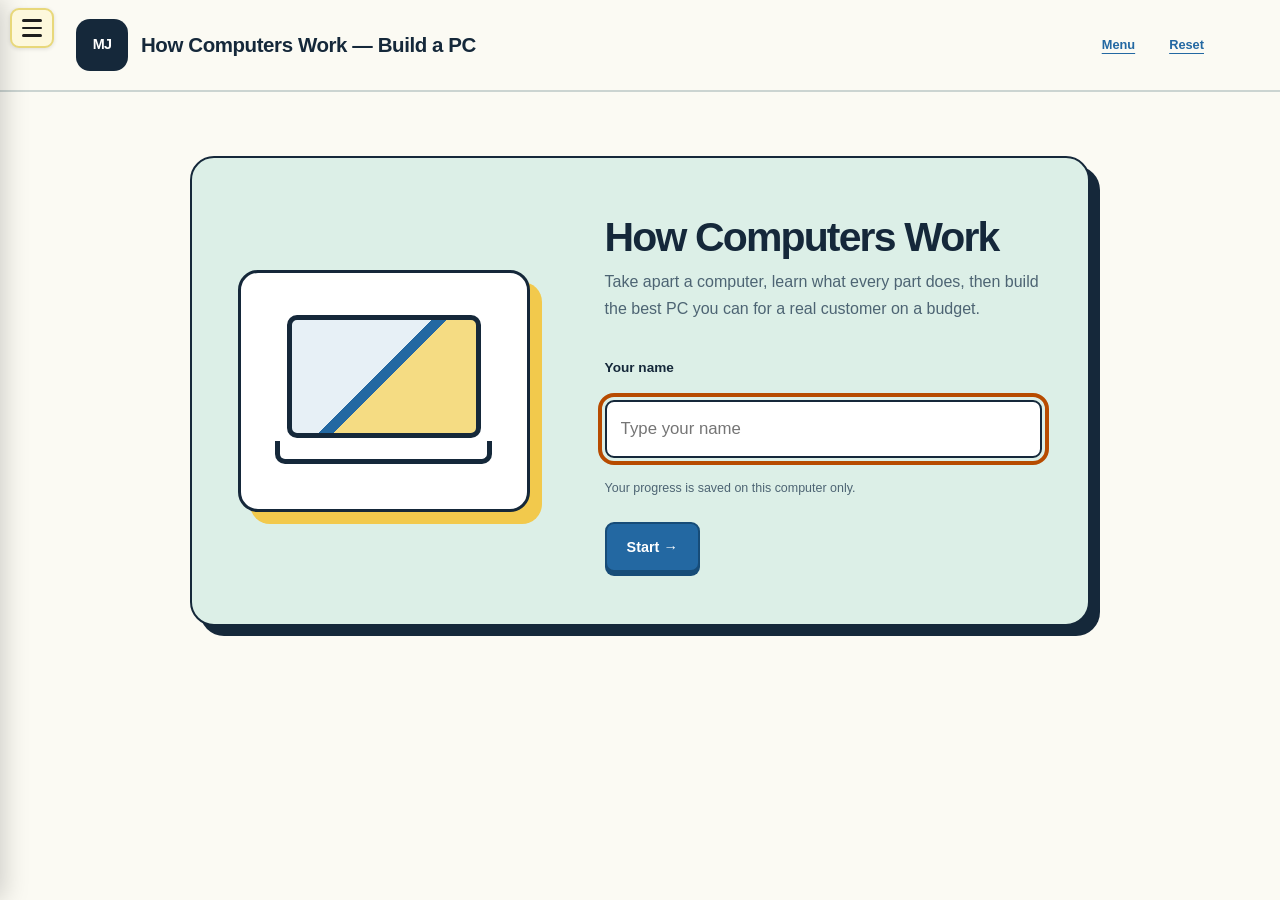
==== commit c3caa3c4: "Build a PC: define the two colours the new theme was missing The accessibility restyle referenced va" ====
--- a/buildapc/index.html
+++ b/buildapc/index.html
@@ -921,7 +921,7 @@
 /* ═══════════════════════════════════════════════════════
    ACCESSIBLE WORKSHOP THEME — shared with the new home page
 ═══════════════════════════════════════════════════════ */
-:root{--bg:#fbfaf3;--white:#fff;--border:#cbd4d1;--border-dark:#71828b;--text:#15283a;--muted:#4d6473;--faint:#657987;--green:#318563;--green-d:#216747;--green-light:#dcefe7;--blue:#2368a2;--blue-light:#e7f0f6;--orange:#b95d21;--red:#b33131;--red-light:#f8e1df;--purple:#72559a;--yellow-hdr:#fbfaf3;--yellow-bdr:#cbd4d1;--yellow:#f2c94c;--ink-shadow:#15283a;--font:Verdana,Arial,sans-serif}
+:root{--bg:#fbfaf3;--white:#fff;--border:#cbd4d1;--border-dark:#71828b;--text:#15283a;--muted:#4d6473;--faint:#657987;--green:#318563;--green-d:#216747;--green-light:#dcefe7;--blue:#2368a2;--blue-light:#e7f0f6;--orange:#b95d21;--red:#b33131;--red-light:#f8e1df;--purple:#72559a;--yellow-hdr:#fbfaf3;--yellow-bdr:#cbd4d1;--yellow:#f2c94c;--ink-shadow:#15283a;--blue-dark:#174c78;--cream:#f3f0df;--font:Verdana,Arial,sans-serif}
 html{scroll-behavior:smooth}body{font-size:18px;line-height:1.6}button,input{font:inherit}button:focus-visible,input:focus-visible,[tabindex]:focus-visible{outline:4px solid #b74b00!important;outline-offset:4px}
 #header{min-height:92px;padding:16px clamp(24px,5vw,72px) 16px 76px;border-bottom:2px solid var(--border);background:rgba(251,250,243,.97)}#header h1{display:flex;align-items:center;gap:13px;font-size:clamp(1rem,2vw,1.28rem);letter-spacing:-.02em}#header h1::before{content:'MJ';width:52px;height:52px;display:grid;place-items:center;border-radius:14px;background:var(--text);color:#fff;font-size:.9rem;letter-spacing:-.06em}#header-right{gap:10px;font-family:var(--font);font-size:.82rem}.link-btn{min-height:44px;padding:8px 12px;border-radius:8px;color:var(--blue);font-size:.8rem;text-underline-offset:4px}.link-btn:hover{background:var(--blue-light);color:var(--blue-dark)}
 main{max-width:1180px;padding:clamp(32px,5vw,64px) clamp(20px,4vw,48px) 90px}.eyebrow{font-family:var(--font);font-size:.72rem;font-weight:900;letter-spacing:.12em;color:var(--blue)}h2.screen-title{max-width:900px;margin-bottom:14px;font-size:clamp(2rem,4vw,3.3rem);line-height:1.08;letter-spacing:-.045em}p.screen-intro{max-width:76ch;margin-bottom:34px;color:var(--muted);font-size:clamp(1rem,1.45vw,1.14rem);line-height:1.65}
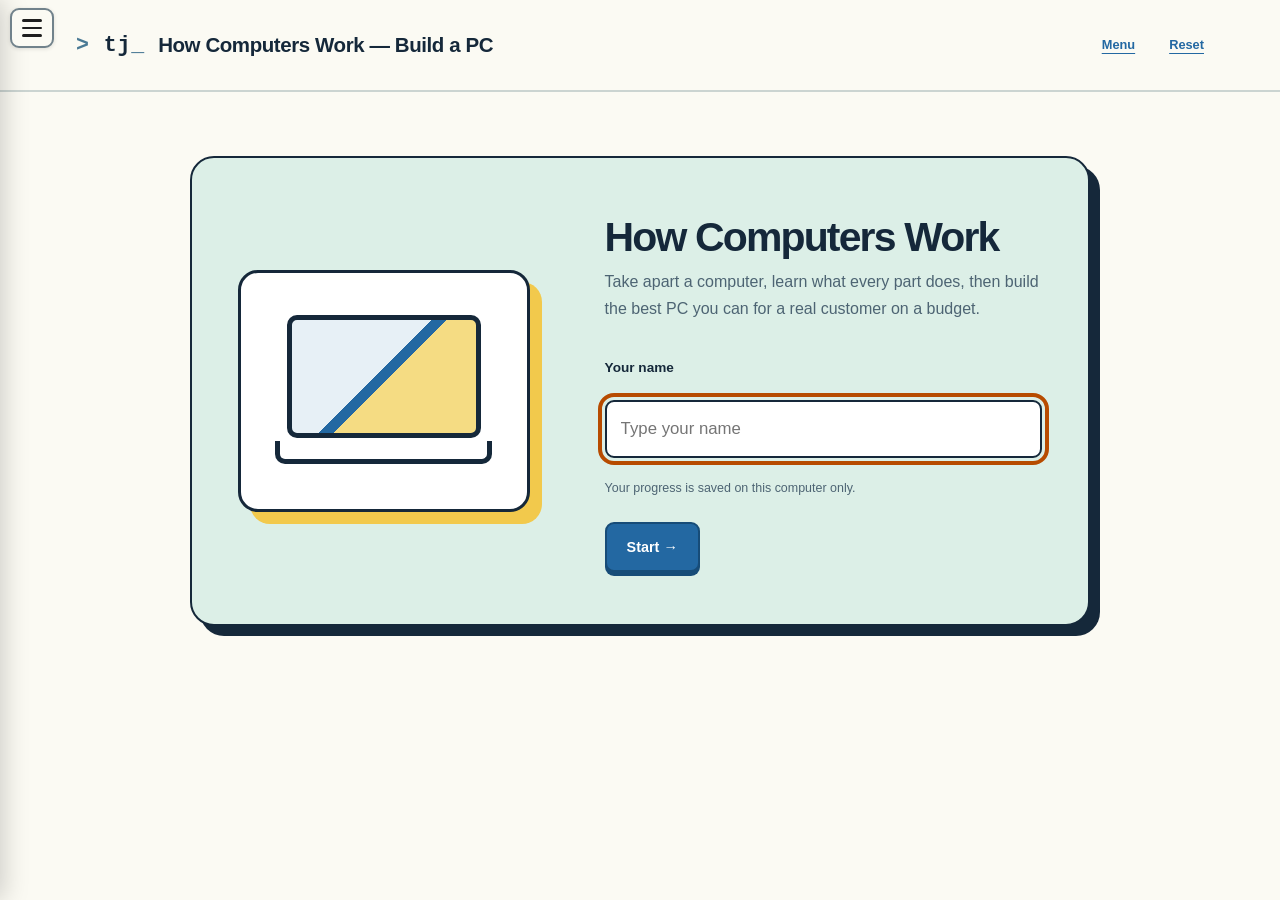
==== commit aacc56c2: "Unify site design and accessibility" ====
--- a/buildapc/index.html
+++ b/buildapc/index.html
@@ -935,6 +935,7 @@
 #screen-name .name-card{min-height:470px;margin:0 auto;padding:clamp(30px,4vw,46px)}#screen-name .screen-title{font-size:clamp(2.2rem,3.2vw,2.8rem)}#screen-name .screen-intro{font-size:1rem}
 @media(max-width:760px){body{font-size:16px}#header{min-height:74px;padding:10px 12px 10px 60px}#header h1::before{display:none}#header h1{font-size:.94rem}#who{display:none}main{padding:30px 14px 60px}.hub-cards,.client-cards{grid-template-columns:1fr}#screen-name .name-card{display:block;min-height:0;padding:28px 22px;text-align:left}.name-emoji{max-width:280px;margin:0 auto 35px}#screen-name .screen-title{font-size:2rem}#screen-name .screen-intro{margin-bottom:22px!important}.name-label{margin:18px 0 7px}#name-input{margin-bottom:7px}.panel{padding:20px 16px;border-radius:14px}.stage-steps{width:100%}.stage-pip{flex:1;text-align:center}#build-bar{top:76px}}
 @media(prefers-reduced-motion:reduce){html{scroll-behavior:auto}*,*::before,*::after{animation:none!important;transition:none!important}}
+#header h1::before{content:none}.header-command{display:inline-flex;align-items:baseline;font-family:"Courier New",monospace;font-size:1.35rem;font-weight:700;letter-spacing:.04em;white-space:nowrap}.header-command .prompt,.header-command .cursor{color:#497994}.header-command .letters{color:var(--text)}
 </style>
 </head>
 <body>
@@ -968,7 +969,7 @@
 </defs></svg>
 
 <div id="header">
-  <h1>How Computers Work — Build a PC</h1>
+  <h1><span class="header-command" aria-hidden="true"><span class="prompt">&gt;</span>&nbsp;<span class="letters">tj</span><span class="cursor">_</span></span> How Computers Work — Build a PC</h1>
   <div id="header-right">
     <span id="who"></span>
     <button class="link-btn" onclick="goHub()">Menu</button>
@@ -4044,6 +4045,6 @@
   });
 });
 </script>
-<script src="/shared.js"></script>
+<script src="../shared.js"></script>
 </body>
 </html>
